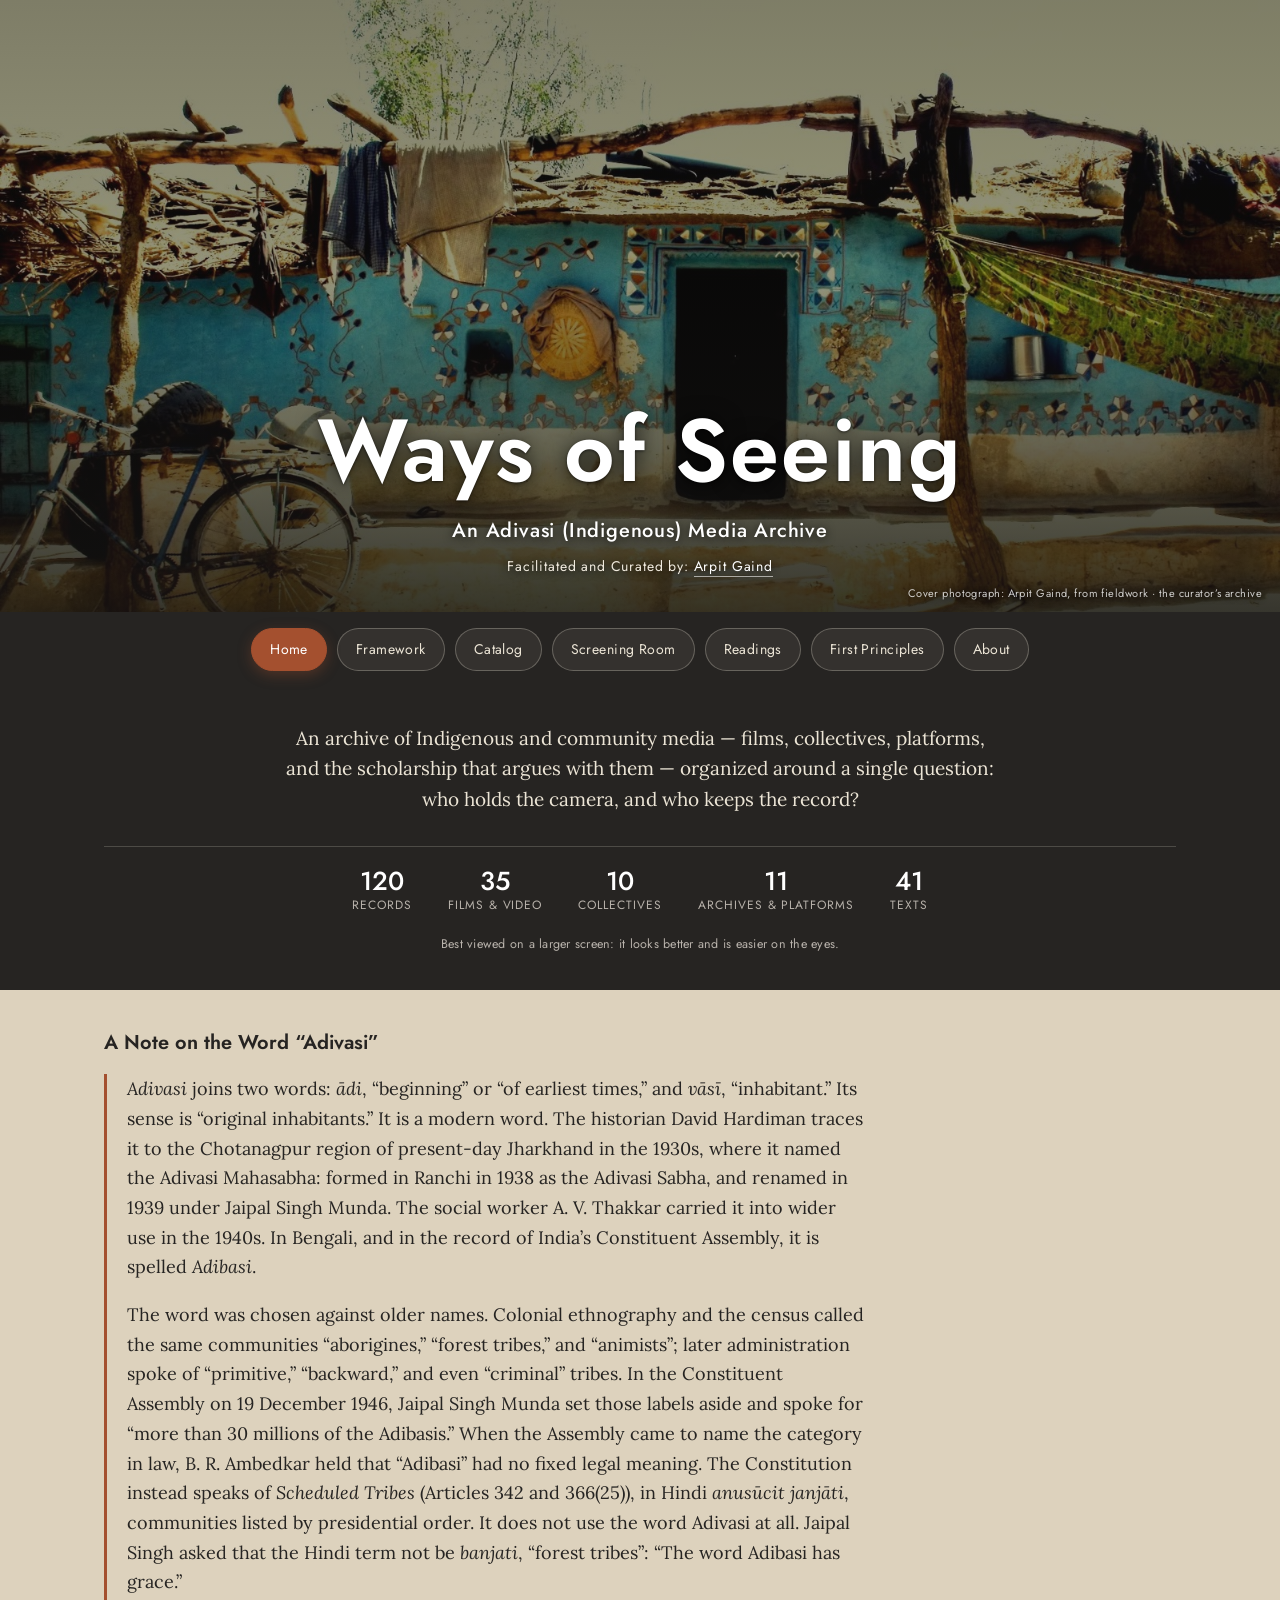
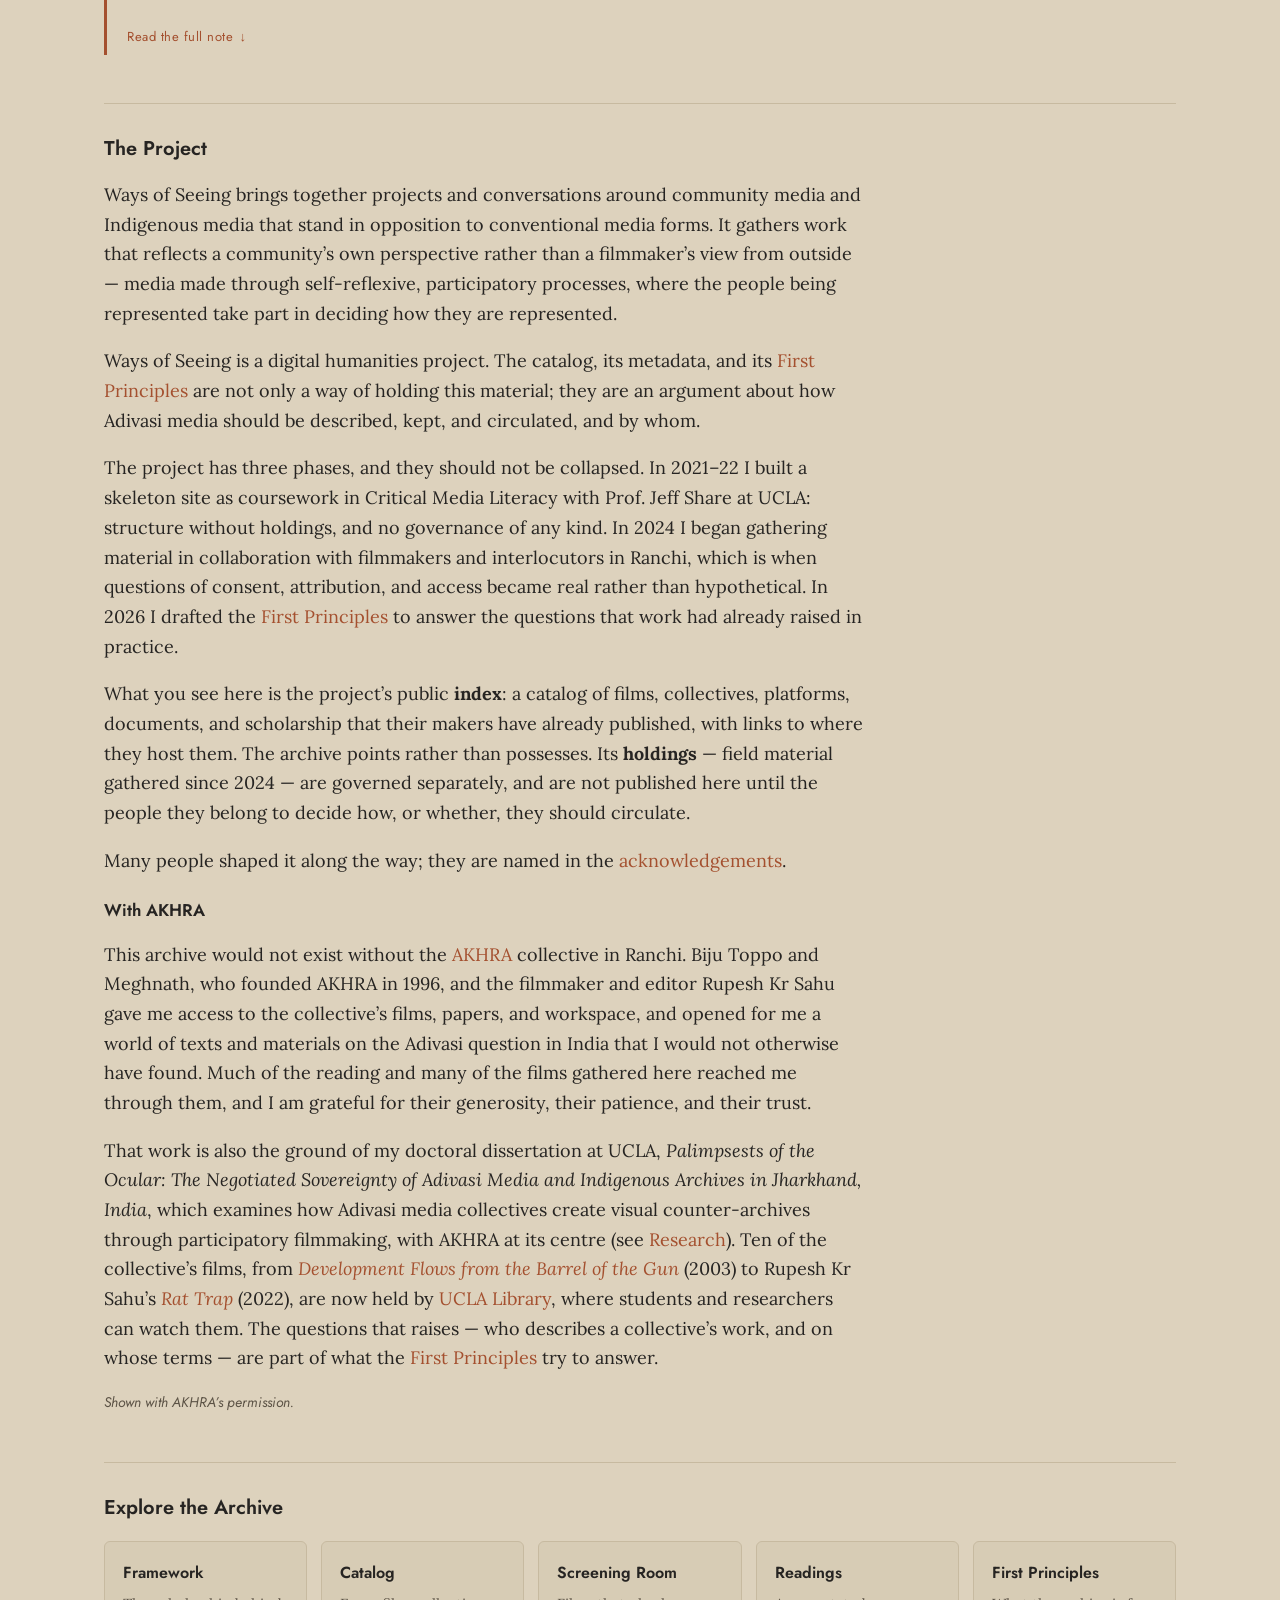
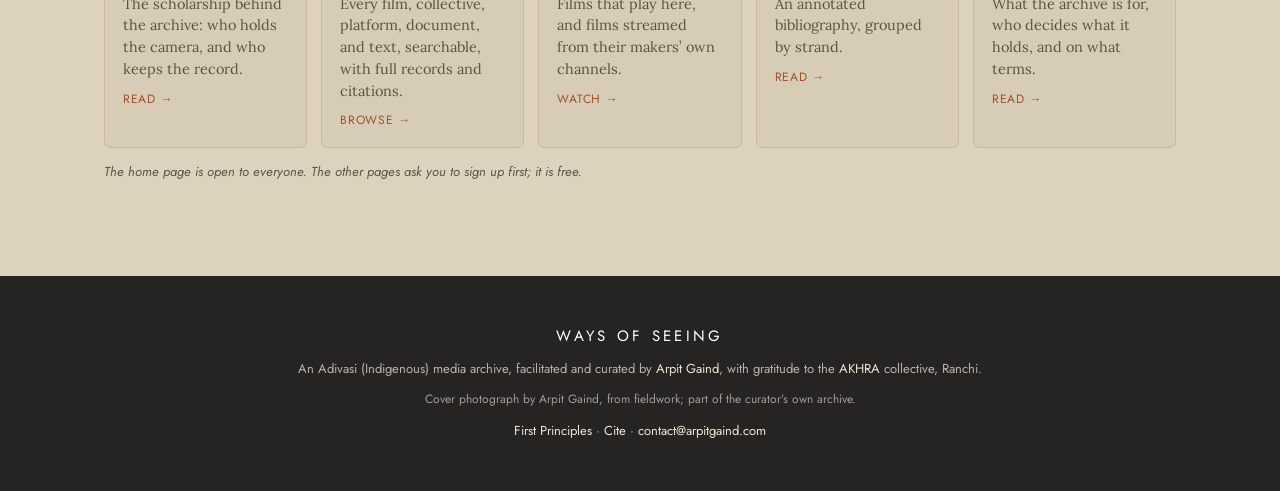
==== index.html @ 8b1efcf4 "Shown with AKHRA's permission; credit the cover photograph Co-Authored-By: Claude Opus 5.5 <noreply@" ====
<!DOCTYPE html>
<html lang="en">
<head>
<meta charset="UTF-8">
<meta name="viewport" content="width=device-width, initial-scale=1.0">
<meta name="color-scheme" content="light only">
<title>Ways of Seeing — An Adivasi (Indigenous) Media Archive</title>
<meta name="description" content="Ways of Seeing: an archive of Indigenous and community media from Jharkhand and beyond, with a searchable catalog, screening room, annotated readings, and First Principles for community control.">
<link rel="canonical" href="https://waysofseeing.in/">
<meta property="og:type" content="website">
<meta property="og:title" content="Ways of Seeing — An Adivasi (Indigenous) Media Archive">
<meta property="og:description" content="Ways of Seeing: an archive of Indigenous and community media from Jharkhand and beyond, with a searchable catalog, screening room, annotated readings, and First Principles for community control.">
<meta property="og:url" content="https://waysofseeing.in/">
<meta property="og:image" content="https://waysofseeing.in/assets/img/waysofseeing-house.jpg">
<meta name="twitter:card" content="summary_large_image">
<link rel="stylesheet" href="assets/css/style.css">
<script>
(function () {
  var h = decodeURIComponent(location.hash.slice(1));
  if (!h) return;
  var pages = { framework: "framework.html", paths: "catalog.html#paths", catalog: "catalog.html",
    screening: "screening.html", readings: "readings.html", method: "principles.html",
    positionality: "about.html#positionality", cite: "about.html#cite" };
  if (/^WOS-\d+$/.test(h)) location.replace("catalog.html#" + h);
  else if (/^(read-WOS-\d+|strand-)/.test(h)) location.replace("readings.html#" + h);
  else if (pages[h]) location.replace(pages[h]);
})();
</script>
</head>
<body class="wos-site">

<div class="wos-brand wos-brand--home">
  <div class="wrap">
    <h1 class="wos-brand-head"><a href="index.html"><span class="wos-brand-title">Ways of Seeing</span></a></h1>
    <p class="wos-brand-sub">An Adivasi (Indigenous) Media Archive</p>
    <p class="wos-brand-credit">Facilitated and Curated by: <a href="https://arpitgaind.com/">Arpit Gaind</a></p>
  </div>
  <p class="wos-cover-credit">Cover photograph: Arpit Gaind, from fieldwork &middot; the curator&rsquo;s archive</p>
</div>
<header class="site-header wos-tabsbar">
  <div class="wrap">
    <nav class="site-nav wos-pills" aria-label="Main">
      <ul>
        <li><a href="index.html" aria-current="page">Home</a></li>
        <li><a href="framework.html">Framework</a></li>
        <li><a href="catalog.html">Catalog</a></li>
        <li><a href="screening.html">Screening Room</a></li>
        <li><a href="readings.html">Readings</a></li>
        <li><a href="principles.html">First Principles</a></li>
        <li><a href="about.html">About</a></li>
      </ul>
    </nav>
  </div>
</header>

<section class="wos-masthead wos-masthead--home">
  <div class="wrap">
    <p class="wos-lede">An archive of Indigenous and community media &mdash; films, collectives, platforms, and the scholarship
    that argues with them &mdash; organized around a single question: who holds the camera, and who keeps the record?</p>
    <ul class="wos-stats">
      <li><strong data-wos-count="all">&ndash;</strong><span>Records</span></li>
      <li><strong data-wos-count="film">&ndash;</strong><span>Films &amp; video</span></li>
      <li><strong data-wos-count="collective">&ndash;</strong><span>Collectives</span></li>
      <li><strong data-wos-count="platform">&ndash;</strong><span>Archives &amp; platforms</span></li>
      <li><strong data-wos-count="text">&ndash;</strong><span>Texts</span></li>
    </ul>
    <p class="wos-device-note">Best viewed on a larger screen: it looks better and is easier on the eyes.</p>
  </div>
</section>


<main class="wide wos">
  <div class="wrap">

    <h2 id="adivasi">A Note on the Word &ldquo;Adivasi&rdquo;</h2>
    <div class="wos-prose wos-term">
      <p>
        <em>Adivasi</em> joins two words: <em>ādi</em>, &ldquo;beginning&rdquo; or &ldquo;of earliest times,&rdquo; and
        <em>vāsī</em>, &ldquo;inhabitant.&rdquo; Its sense is &ldquo;original inhabitants.&rdquo; It is a modern word. The
        historian David Hardiman traces it to the Chotanagpur region of present-day Jharkhand in the 1930s, where it
        named the Adivasi Mahasabha: formed in Ranchi in 1938 as the Adivasi Sabha, and renamed in 1939 under
        Jaipal Singh Munda. The social worker A. V. Thakkar carried it into wider use in the 1940s. In Bengali, and in
        the record of India&rsquo;s Constituent Assembly, it is spelled <em>Adibasi</em>.
      </p>
      <p>
        The word was chosen against older names. Colonial ethnography and the census called the same communities
        &ldquo;aborigines,&rdquo; &ldquo;forest tribes,&rdquo; and &ldquo;animists&rdquo;; later administration spoke of
        &ldquo;primitive,&rdquo; &ldquo;backward,&rdquo; and even &ldquo;criminal&rdquo; tribes. In the Constituent Assembly
        on 19 December 1946, Jaipal Singh Munda set those labels aside and spoke for &ldquo;more than 30 millions of
        the Adibasis.&rdquo; When the Assembly came to name the category in law, B. R. Ambedkar held that
        &ldquo;Adibasi&rdquo; had no fixed legal meaning. The Constitution instead speaks of <em>Scheduled Tribes</em>
        (Articles 342 and 366(25)), in Hindi <em>anusūcit janjāti</em>, communities listed by presidential order. It
        does not use the word Adivasi at all. Jaipal Singh asked that the Hindi term not be <em>banjati</em>,
        &ldquo;forest tribes&rdquo;: &ldquo;The word Adibasi has grace.&rdquo;
      </p>
      <div class="bio-more" id="adivasi-more">
        <p>
          The names still carry politics. Hindu nationalist organizations prefer <em>vanvasi</em>, &ldquo;forest
          dweller,&rdquo; a word that sets aside any claim to prior habitation, and many Adivasi people reject it.
          Earlier coinages by Gandhian social workers, such as <em>girijan</em> (&ldquo;hill people&rdquo;), never took hold
          among the people they described.
        </p>
        <p>
          Adivasi and Indigenous overlap, but they are not the same. Internationally, &ldquo;Indigenous peoples&rdquo; is
          the name under which communities claim rights, as in the UN Declaration on the Rights of Indigenous Peoples
          (2007). India voted for the Declaration, but its government takes the position that all citizens of India are
          indigenous, and it has not ratified ILO Convention 169, though it remains party to the earlier Convention 107.
          Scholars disagree as well. André Béteille argues that the idea travels poorly to India, where it is rarely
          possible to show who settled first; Virginius Xaxa that the claim rests less on literal first residence than
          on the prior claims of dispossessed peoples to land and resources; Sumit Guha that ideas of pristine
          indigenous ethnicity grew out of nineteenth-century colonial anthropology.
        </p>
        <p>
          The word has regional limits too. Many communities in Northeast India call themselves tribal or indigenous and
          associate &ldquo;Adivasi&rdquo; with central India. In Assam, &ldquo;Adivasi&rdquo; names the descendants of Oraon,
          Munda, Kharia, Santal, and other workers brought from central India to the tea gardens in the nineteenth
          century, who are classified there as Other Backward Classes rather than Scheduled Tribes.
        </p>
        <p>
          In this archive I use <em>Adivasi</em>, as many of the people and collectives it gathers do, and
          <em>Indigenous</em> where the conversation is international. <em>Tribe</em> and <em>tribal</em> appear where they
          are the language of the state or of a source; <em>aboriginal</em> only when quoting the colonial record. The
          2011 Census counted 104 million people as Scheduled Tribes, 8.6 per cent of India&rsquo;s population; in
          Jharkhand, 26 per cent.
        </p>
        <details class="wos-term-sources">
          <summary>Sources for this note</summary>
          <ul>
            <li>Hardiman, David. 1987. <em>The Coming of the Devi: Adivasi Assertion in Western India</em>. Delhi: Oxford University Press, 13&ndash;15. <a href="https://warwick.ac.uk/fac/arts/history/people/staff_index/dhardiman/coming_of_the_devi.pdf" target="_blank" rel="noopener">PDF</a></li>
            <li>Tewari, Saagar. 2022. &ldquo;Framing the Fifth Schedule: Tribal Agency and the Making of the Indian Constitution (1937&ndash;1950).&rdquo; <em>Modern Asian Studies</em> 56 (5): 1556&ndash;94. <a href="https://doi.org/10.1017/S0026749X21000779" target="_blank" rel="noopener">DOI</a></li>
            <li>Constituent Assembly Debates, 19 December 1946; 2 December 1948; 5 September 1949. <a href="https://www.constitutionofindia.net/debates/19-dec-1946/" target="_blank" rel="noopener">1946</a> &middot; <a href="https://www.constitutionofindia.net/debates/02-dec-1948/" target="_blank" rel="noopener">1948</a> &middot; <a href="https://www.constitutionofindia.net/debates/05-sep-1949/" target="_blank" rel="noopener">1949</a></li>
            <li>Government of India. <em>The Constitution of India</em>, Articles 342 and 366(25). <a href="https://www.legislative.gov.in/static/uploads/2025/07/88cca69e868e50b217f855be2fb8bdba.pdf" target="_blank" rel="noopener">PDF</a></li>
            <li>Government of India, Ministry of Tribal Affairs. 2014. <em>Report of the High Level Committee on Socio-Economic, Health and Educational Status of Tribal Communities of India</em> (Xaxa Committee). <a href="https://cjp.org.in/wp-content/uploads/2019/10/2014-Xaxa-Tribal-Committee-Report.pdf" target="_blank" rel="noopener">PDF</a></li>
            <li>Baviskar, Amita. 2007. &ldquo;Indian Indigeneities: Adivasi Engagements with Hindu Nationalism in India.&rdquo; In <em>Indigenous Experience Today</em>, edited by Marisol de la Cadena and Orin Starn, 275&ndash;303. Oxford: Berg.</li>
            <li>United Nations. 2007. &ldquo;General Assembly Adopts Declaration on Rights of Indigenous Peoples.&rdquo; Press release GA/10612. <a href="https://press.un.org/en/2007/ga10612.doc.htm" target="_blank" rel="noopener">Link</a></li>
            <li>International Labour Organization. &ldquo;India&rdquo; (country note on indigenous and tribal peoples). <a href="https://www.ilo.org/sites/default/files/wcmsp5/groups/public/@ed_norm/@normes/documents/sitestudiocontentelements/wcms_con_txt_itp_reg_ind_en.pdf" target="_blank" rel="noopener">PDF</a></li>
            <li>B&eacute;teille, Andr&eacute;. 1998. &ldquo;The Idea of Indigenous People.&rdquo; <em>Current Anthropology</em> 39 (2): 187&ndash;92. <a href="https://doi.org/10.1086/204717" target="_blank" rel="noopener">DOI</a></li>
            <li>Xaxa, Virginius. 1999. &ldquo;Tribes as Indigenous People of India.&rdquo; <em>Economic and Political Weekly</em> 34 (51): 3589&ndash;95. <a href="https://www.jstor.org/stable/4408738" target="_blank" rel="noopener">JSTOR</a></li>
            <li>Guha, Sumit. 1999. <em>Environment and Ethnicity in India, 1200&ndash;1991</em>. Cambridge: Cambridge University Press. <a href="https://doi.org/10.1017/CBO9780511523946" target="_blank" rel="noopener">DOI</a></li>
            <li>Chophy, G. Kanato. 2025. &ldquo;Contested Tribes: The Subjectivity of Tribe and State in India.&rdquo; <em>Public Humanities</em> 1: e143. <a href="https://doi.org/10.1017/pub.2025.10059" target="_blank" rel="noopener">DOI</a></li>
            <li>Lakra, Joseph M. 2024. &ldquo;&lsquo;Tea Tribe&rsquo; or &lsquo;Scheduled Tribe&rsquo;? Vexed Adivasi Identity in Assam.&rdquo; <em>Sociological Bulletin</em> 73 (4): 398&ndash;408. <a href="https://doi.org/10.1177/00380229241287342" target="_blank" rel="noopener">DOI</a></li>
            <li>Government of India, Ministry of Tribal Affairs. 2013. <em>Statistical Profile of Scheduled Tribes in India 2013</em>, tables 1.6 and 1.8. <a href="https://tribal.nic.in/downloads/Statistics/StatisticalProfileofSTs2013.pdf" target="_blank" rel="noopener">PDF</a></li>
          </ul>
        </details>
    
      </div>
      <button type="button" class="toggle-btn" data-toggle="#adivasi-more" data-show-text="Read the full note" data-hide-text="Show less"></button>
    </div>

    <h2 id="project">The Project</h2>
    <div class="wos-prose">
      <p>
        Ways of Seeing brings together projects and conversations around community media and Indigenous media that
        stand in opposition to conventional media forms. It gathers work that reflects a community&rsquo;s own
        perspective rather than a filmmaker&rsquo;s view from outside &mdash; media made through self-reflexive,
        participatory processes, where the people being represented take part in deciding how they are represented.
      </p>
      <p>
        Ways of Seeing is a digital humanities project. The catalog, its metadata, and its
        <a href="principles.html">First Principles</a> are not only a way of holding this material; they are an
        argument about how Adivasi media should be described, kept, and circulated, and by whom.
      </p>
      <p>
        The project has three phases, and they should not be collapsed. In 2021&ndash;22 I built a skeleton site as
        coursework in Critical Media Literacy with Prof. Jeff Share at UCLA: structure without holdings, and no
        governance of any kind. In 2024 I began gathering material in collaboration with filmmakers and interlocutors
        in Ranchi, which is when questions of consent, attribution, and access became real rather than hypothetical.
        In 2026 I drafted the <a href="principles.html">First Principles</a> to answer the questions that work had already
        raised in practice.
      </p>
      <p>
        What you see here is the project&rsquo;s public <strong>index</strong>: a catalog of films, collectives,
        platforms, documents, and scholarship that their makers have already published, with links to where they host
        them. The archive points rather than possesses. Its <strong>holdings</strong> &mdash; field material gathered
        since 2024 &mdash; are governed separately, and are not published here until the people they belong to decide
        how, or whether, they should circulate.
      </p>
      <p>
        Many people shaped it along the way; they are named in the
        <a href="about.html#acknowledgements">acknowledgements</a>.
      </p>
    </div>

    <h3 id="with-akhra">With AKHRA</h3>
    <div class="wos-prose">
      <p>
        This archive would not exist without the <a href="catalog.html#WOS-010">AKHRA</a> collective in Ranchi. Biju Toppo and
        Meghnath, who founded AKHRA in 1996, and the filmmaker and editor Rupesh Kr Sahu gave me access to the
        collective&rsquo;s films, papers, and workspace, and opened for me a world of texts and materials on the
        Adivasi question in India that I would not otherwise have found. Much of the reading and many of the films
        gathered here reached me through them, and I am grateful for their generosity, their patience, and their
        trust.
      </p>
      <p>
        That work is also the ground of my doctoral dissertation at UCLA, <em>Palimpsests of the Ocular: The Negotiated Sovereignty of Adivasi Media and Indigenous Archives in Jharkhand, India</em>, which examines how Adivasi
        media collectives create visual counter-archives through participatory filmmaking, with AKHRA at its centre
        (see <a href="https://arpitgaind.com/research.html#dissertation">Research</a>). Ten of the collective&rsquo;s films, from
        <a href="catalog.html#WOS-022"><em>Development Flows from the Barrel of the Gun</em></a> (2003) to Rupesh Kr Sahu&rsquo;s
        <a href="catalog.html#WOS-106"><em>Rat Trap</em></a> (2022), are now held by
        <a href="https://search.library.ucla.edu/discovery/search?query=any,contains,Akhra%20Ranchi&amp;vid=01UCS_LAL:UCLA" target="_blank" rel="noopener">UCLA Library</a>,
        where students and researchers can watch them. The questions that raises &mdash; who describes a
        collective&rsquo;s work, and on whose terms &mdash; are part of what the
        <a href="principles.html">First Principles</a> try to answer.
      </p>
      <p class="wos-permission">Shown with AKHRA&rsquo;s permission.</p>
    </div>

    <h2 id="explore">Explore the Archive</h2>
    <div class="wos-paths">
      <a class="wos-path" href="framework.html">
        <strong>Framework</strong>
        <span>The scholarship behind the archive: who holds the camera, and who keeps the record.</span>
        <em>Read &rarr;</em>
      </a>
      <a class="wos-path" href="catalog.html">
        <strong>Catalog</strong>
        <span>Every film, collective, platform, document, and text, searchable, with full records and citations.</span>
        <em>Browse &rarr;</em>
      </a>
      <a class="wos-path" href="screening.html">
        <strong>Screening Room</strong>
        <span>Films that play here, and films streamed from their makers&rsquo; own channels.</span>
        <em>Watch &rarr;</em>
      </a>
      <a class="wos-path" href="readings.html">
        <strong>Readings</strong>
        <span>An annotated bibliography, grouped by strand.</span>
        <em>Read &rarr;</em>
      </a>
      <a class="wos-path" href="principles.html">
        <strong>First Principles</strong>
        <span>What the archive is for, who decides what it holds, and on what terms.</span>
        <em>Read &rarr;</em>
      </a>
    </div>
    <p class="note">The home page is open to everyone. The other pages ask you to sign up first; it is free.</p>


  </div>
</main>

<footer class="site-footer wos-footer">
  <div class="wrap">
    <p class="wos-footer-title">Ways of Seeing</p>
    <p>An Adivasi (Indigenous) media archive, facilitated and curated by <a href="https://arpitgaind.com/">Arpit Gaind</a>, with gratitude to the
    <a href="catalog.html#WOS-010">AKHRA</a> collective, Ranchi.</p>
    <p class="wos-footer-credit">Cover photograph by Arpit Gaind, from fieldwork; part of the curator&rsquo;s own archive.</p>
    <p><a href="principles.html">First Principles</a> &middot; <a href="about.html#cite">Cite</a> &middot;
    <a href="mailto:contact@arpitgaind.com">contact@arpitgaind.com</a></p>
  </div>
</footer>

<script src="assets/js/main.js" defer></script>
<script src="assets/js/wos-data.js" defer></script>
<script src="assets/js/wos-catalog.js" defer></script>
</body>
</html>
---- assets/css/style.css ----
/* Arpit Gaind — site stylesheet
   Palette: wheat / sea-salt / black / grey — deliberately no true white anywhere.
   Typography: Jost (geometric sans, headings/UI) + Lora (warm serif, body) — free
   equivalents to the paid Futura PT / Calluna pairing this palette was inspired by.
   Accent is a CSS variable — change --accent below to retheme the entire site. */

@import url('https://fonts.googleapis.com/css2?family=Jost:wght@400;500;600&family=Lora:ital,wght@0,400;0,500;1,400&display=swap');

:root {
  --bg: #ddd2bd;         /* wheat/sea-salt base — replaces the old near-white */
  --ink: #262422;        /* warm near-black, matches --dark below */
  --ink-soft: #5c5346;
  --line: #c7baa0;
  --warm-grey: #cfc3ab;
  --dark: #262422;
  --dark-soft: #b8b2ab;
  --off-white: #ece5d6;  /* the lightest tone on the site — used sparingly for text on dark, never as a page bg */
  --accent: #a4502f; /* single accent color — swap this one value to retheme */
  --max-width: 780px;
  --font-body: 'Lora', Georgia, 'Iowan Old Style', serif;
  --font-ui: 'Jost', -apple-system, BlinkMacSystemFont, 'Segoe UI', Helvetica, Arial, sans-serif;
}

* { box-sizing: border-box; }

html { scroll-behavior: smooth; }

body {
  margin: 0;
  background: var(--bg);
  color: var(--ink);
  font-family: var(--font-body);
  font-size: 18px;
  line-height: 1.65;
}

a {
  color: var(--accent);
  text-decoration: none;
  border-bottom: 1px solid transparent;
}
a:hover { border-bottom-color: currentColor; }

.wrap {
  max-width: var(--max-width);
  margin: 0 auto;
  padding: 0 24px;
}

/* Header / nav */
header.site-header {
  background: var(--dark);
  padding: 28px 0 22px;
  position: sticky;
  top: 0;
  z-index: 100;
  transition: padding 0.25s ease, box-shadow 0.25s ease;
}
header.site-header.scrolled {
  padding: 12px 0 10px;
  box-shadow: 0 4px 20px rgba(0, 0, 0, 0.25);
}
header.site-header.scrolled .site-title { font-size: 20px; }
header.site-header.scrolled .site-title .divider { height: 26px; }
header.site-header .wrap {
  display: flex;
  flex-direction: column;
  align-items: center;
  gap: 18px;
  max-width: 1180px;
}
.site-title {
  font-family: var(--font-ui);
  font-weight: 500;
  font-size: 26px;
  line-height: 1;
  letter-spacing: 0.08em;
  color: #fff;
  border-bottom: none;
  display: inline-flex;
  align-items: center;
  transition: font-size 0.25s ease;
}
.site-title .divider {
  display: inline-block;
  align-self: center;
  width: 1px;
  height: 34px;
  background: var(--dark-soft);
  margin: 0 8px;
  transition: height 0.25s ease;
}
.site-title:hover { color: #fff; opacity: 0.85; }

nav.site-nav {
  font-family: var(--font-ui);
  font-size: 13px;
}
nav.site-nav ul {
  list-style: none;
  display: flex;
  justify-content: center;
  gap: 28px;
  margin: 0;
  padding: 0;
  flex-wrap: wrap;
}
/* Keep the full nav on a single row on desktop; wrapping resumes below this. */
@media (min-width: 1024px) {
  nav.site-nav ul { flex-wrap: nowrap; white-space: nowrap; gap: 22px; }
}
@media (min-width: 1024px) and (max-width: 1199px) {
  nav.site-nav ul { gap: 15px; }
  nav.site-nav a { letter-spacing: 0.05em; font-size: 12.5px; }
}
nav.site-nav a {
  color: var(--dark-soft);
  border-bottom: none;
  letter-spacing: 0.08em;
  text-transform: uppercase;
}
nav.site-nav a:hover,
nav.site-nav a[aria-current="page"] {
  color: #fff;
}

nav.site-nav li.has-dropdown {
  position: relative;
  padding-bottom: 10px;
  margin-bottom: -10px;
}
nav.site-nav .dropdown {
  display: none;
  position: absolute;
  top: 100%;
  left: 0;
  list-style: none;
  margin: 0;
  padding: 6px 0;
  min-width: 200px;
  background: var(--dark);
  border: 1px solid #3a3733;
  border-radius: 6px;
  box-shadow: 0 6px 16px rgba(0, 0, 0, 0.25);
  z-index: 20;
}
nav.site-nav li.has-dropdown:hover .dropdown,
nav.site-nav li.has-dropdown:focus-within .dropdown {
  display: block;
}
nav.site-nav .dropdown li { padding: 0; }
nav.site-nav .dropdown a {
  display: block;
  padding: 8px 16px;
  white-space: nowrap;
  font-size: 12px;
  text-transform: none;
  letter-spacing: 0.02em;
}
nav.site-nav .dropdown a:hover {
  background: #322f2b;
}

/* Phones: header menu becomes one swipeable row so the sticky header stays short */
@media (max-width: 760px) {
  header.site-header { padding: 16px 0 10px; }
  header.site-header.scrolled { padding: 8px 0 6px; }
  header.site-header .wrap { gap: 10px; padding-left: 0; padding-right: 0; }
  .site-title { font-size: 22px; }
  .site-title .divider { height: 28px; }
  nav.site-nav { width: 100%; }
  nav.site-nav > ul {
    flex-wrap: nowrap; justify-content: flex-start; gap: 20px;
    overflow-x: auto; white-space: nowrap; padding: 4px 20px 6px;
    scrollbar-width: none; -webkit-overflow-scrolling: touch;
    mask-image: linear-gradient(to right, transparent 0, #000 14px, #000 calc(100% - 14px), transparent 100%);
  }
  nav.site-nav > ul::-webkit-scrollbar { display: none; }
  nav.site-nav .dropdown { display: none !important; }
  nav.site-nav li.has-dropdown { padding-bottom: 0; margin-bottom: 0; }
}

main {
  padding: 56px 0 80px;
}
main.wide { max-width: 920px; margin: 0 auto; }

h1, h2, h3, h4 {
  font-family: var(--font-ui);
  font-weight: 600;
  line-height: 1.3;
}
h1 { font-size: 32px; margin: 0 0 8px; }
h2 { font-size: 20px; margin: 48px 0 16px; border-top: 1px solid var(--line); padding-top: 32px; }
h2:first-of-type { border-top: none; padding-top: 0; margin-top: 0; }
h3 { font-size: 17px; margin: 24px 0 6px; }
h4 { font-size: 15px; margin: 16px 0 4px; }

.tagline {
  font-family: var(--font-ui);
  color: var(--ink-soft);
  font-size: 16px;
  margin: 0 0 32px;
}

.placeholder {
  font-family: var(--font-ui);
  font-size: 13px;
  color: var(--accent);
  background: color-mix(in srgb, var(--accent) 10%, transparent);
  border: 1px dashed color-mix(in srgb, var(--accent) 40%, transparent);
  padding: 10px 14px;
  border-radius: 4px;
  margin: 8px 0 24px;
  display: inline-block;
}

/* Name banner — homepage only, full-width abstract background with name + tagline */
.name-banner {
  position: relative;
  overflow: hidden;
  background: var(--bg);
  padding: 90px 24px;
  text-align: center;
}
.name-banner-art {
  position: absolute;
  inset: 0;
  width: 100%;
  height: 100%;
}
.name-banner-text {
  position: relative;
  z-index: 1;
}
.name-banner-text h1 {
  font-family: var(--font-ui);
  color: var(--ink);
  font-size: 40px;
  letter-spacing: 0.1em;
  text-transform: uppercase;
  font-weight: 500;
  margin: 0 0 12px;
}
.name-banner-text .tagline {
  color: var(--ink-soft);
  font-family: var(--font-ui);
  font-size: 13px;
  letter-spacing: 0.16em;
  text-transform: uppercase;
  margin: 0;
}

/* Cover banner — homepage only, single static field photo */
.cover-banner {
  position: relative;
  min-height: 460px;
  overflow: hidden;
  background: var(--dark);
}
.cover-banner img {
  position: absolute;
  top: 0; left: 0;
  width: 100%;
  height: 100%;
  object-fit: cover;
  object-position: center 40%;
}

/* Photo + intro panel — homepage, below the cover banner */
.split-hero {
  display: grid;
  grid-template-columns: 1fr 1fr;
}
.split-hero-photo {
  background: var(--dark);
  min-height: 420px;
  overflow: hidden;
}
.split-hero-photo img {
  width: 100%;
  height: 100%;
  object-fit: cover;
  object-position: center 30%;
  display: block;
  opacity: 0.95;
}
.split-hero-text {
  background: var(--dark);
  color: var(--dark-soft);
  padding: 56px;
  display: flex;
  flex-direction: column;
  align-items: center;
  justify-content: center;
  text-align: center;
}
.split-hero-text h2 {
  font-family: var(--font-ui);
  color: #fff;
  font-size: 22px;
  letter-spacing: 0.04em;
  font-weight: 500;
  margin: 0 0 18px;
  border-top: none;
  padding-top: 0;
}
.split-hero-text p {
  font-size: 17px;
  line-height: 1.7;
  margin: 0 0 24px;
}
.split-hero-text p strong { color: #fff; font-weight: 500; }

/* Bio box — sets "Hello, I'm Arpit" + the bio paragraph apart as a distinct card */
.bio-box {
  border: 1px solid rgba(255, 255, 255, 0.15);
  background: rgba(255, 255, 255, 0.04);
  border-radius: 10px;
  padding: 32px 36px;
  margin: 0 0 24px;
  max-width: 480px;
}
.bio-box p:last-child { margin-bottom: 0; }
.bio-box a {
  color: var(--dark-soft);
  font-family: var(--font-ui);
  font-size: 13px;
  font-weight: 500;
  letter-spacing: 0.05em;
  text-transform: uppercase;
  background: rgba(255, 255, 255, 0.08);
  border-bottom: 1px solid rgba(255, 255, 255, 0.25);
  padding: 2px 5px;
  border-radius: 3px;
}
.bio-box a:hover { color: #fff; background: rgba(255, 255, 255, 0.16); border-bottom-color: #fff; }
.bio-more { display: none; }
.bio-more.expanded { display: block; }
.hats-grid {
  display: flex;
  justify-content: center;
  margin: 0 0 24px;
}
.hats-grid img {
  width: 100%;
  max-width: 260px;
  height: 220px;
  object-fit: cover;
  border-radius: 8px;
  display: block;
  cursor: zoom-in;
}
.bio-box .toggle-btn { color: var(--dark-soft); }
.bio-box .toggle-btn:hover { color: #fff; }

/* Get in Touch — repeated CTA button, solid fill on every background */
.btn {
  display: inline-block;
  font-family: var(--font-ui);
  font-size: 13px;
  letter-spacing: 0.1em;
  text-transform: uppercase;
  padding: 12px 28px;
  background: var(--dark);
  color: #fff !important;
  border: 1px solid var(--dark);
  border-radius: 2px;
}
.btn:hover { background: var(--accent); border-color: var(--accent); }

/* Awards & Recognitions */
.award-featured {
  border: 1px solid var(--accent);
  background: color-mix(in srgb, var(--accent) 6%, transparent);
  border-radius: 6px;
  padding: 20px 24px;
  margin-bottom: 32px;
}
.award-featured .eyebrow {
  font-family: var(--font-ui);
  font-size: 11px;
  letter-spacing: 0.12em;
  text-transform: uppercase;
  color: var(--accent);
  font-weight: 600;
  margin-bottom: 6px;
}
.award-featured h3 { margin: 0 0 4px; }
ul.awards-list { list-style: none; padding: 0; margin: 0; }
ul.awards-list li {
  display: flex;
  justify-content: space-between;
  gap: 16px;
  padding: 10px 0;
  border-bottom: 1px solid var(--line);
}
ul.awards-list li .award-amount {
  font-family: var(--font-ui);
  font-size: 13px;
  color: var(--ink-soft);
  white-space: nowrap;
}

@media (max-width: 760px) {
  .split-hero { grid-template-columns: 1fr; }
  .split-hero-photo { min-height: 320px; }
  .split-hero-text { padding: 40px 28px; }
}

@media (max-width: 760px) {
  .cover-banner { min-height: 300px; }
  .name-banner { padding: 60px 20px; }
  .name-banner-text h1 { font-size: 28px; }
}

/* Hero photo placeholder on homepage */
.hero-photo {
  width: 220px;
  height: 220px;
  border-radius: 50%;
  background: var(--line);
  display: flex;
  align-items: center;
  justify-content: center;
  font-family: var(--font-ui);
  font-size: 12px;
  color: var(--ink-soft);
  margin-bottom: 28px;
  text-align: center;
  padding: 12px;
  overflow: hidden;
}
.hero-photo img {
  width: 100%;
  height: 100%;
  object-fit: cover;
  display: block;
}

/* Field photography */
.field-photo {
  margin: 0 0 16px;
  border-radius: 6px;
  overflow: hidden;
}
.field-photo img {
  width: 100%;
  display: block;
}
.field-photo figcaption {
  font-family: var(--font-ui);
  font-size: 12px;
  color: var(--ink-soft);
  padding: 8px 2px 0;
}

.header-photo {
  width: 100%;
  max-height: 360px;
  object-fit: cover;
  border-radius: 6px;
  margin-bottom: 28px;
  display: block;
}

/* Contact page — prominent email, supporting text set apart below */
.contact-email {
  font-family: var(--font-ui);
  font-size: clamp(20px, 5.2vw, 30px);
  line-height: 1.45;
  margin: 8px 0 20px;
  overflow-wrap: anywhere;
}
.contact-email a { border-bottom: none; }
.contact-note {
  padding-left: 20px;
  border-left: 2px solid var(--line);
  color: var(--ink-soft);
  margin-bottom: 36px;
}

/* Icon column */
.icon-row {
  display: flex;
  gap: 18px;
  flex-wrap: wrap;
  margin: 20px 0 36px;
  font-family: var(--font-ui);
  font-size: 14px;
}
.icon-row a {
  display: inline-flex;
  align-items: center;
  gap: 6px;
  color: #fff;
  background: var(--dark);
  border: 1px solid var(--dark);
  padding: 7px 14px;
  border-radius: 20px;
}
.icon-row a:hover {
  background: var(--accent);
  border-color: var(--accent);
}
.icon-row .pending {
  opacity: 0.55;
  cursor: default;
}

/* Section link icons on homepage */
.section-grid {
  display: grid;
  grid-template-columns: repeat(auto-fit, minmax(140px, 1fr));
  gap: 16px;
  margin: 32px 0;
}
.section-card {
  border: 1px solid var(--line);
  border-radius: 6px;
  padding: 20px 16px;
  text-align: center;
  font-family: var(--font-ui);
}
.section-card a {
  color: var(--ink);
  font-weight: 600;
  border-bottom: none;
}
.section-card:hover { border-color: var(--accent); }
.section-card:hover a { color: var(--accent); }
.section-card .sub {
  display: block;
  font-size: 12px;
  color: var(--ink-soft);
  margin-top: 4px;
}

ul.plain { padding-left: 20px; }
ul.plain li { margin-bottom: 8px; }

.entry { margin-bottom: 28px; }
.entry .meta {
  font-family: var(--font-ui);
  font-size: 13px;
  color: var(--ink-soft);
  margin-bottom: 4px;
}

.note {
  font-family: var(--font-ui);
  font-size: 13px;
  color: var(--ink-soft);
  font-style: italic;
}

.video-slot {
  border: 1px solid var(--line);
  border-radius: 6px;
  padding: 40px 20px;
  text-align: center;
  font-family: var(--font-ui);
  color: var(--ink-soft);
  margin-bottom: 8px;
  background: var(--warm-grey);
}

.video-embed {
  position: relative;
  width: 100%;
  padding-top: 56.25%; /* 16:9 */
  margin-bottom: 8px;
  border-radius: 6px;
  overflow: hidden;
  background: #111;
}
.video-embed iframe {
  position: absolute;
  top: 0; left: 0;
  width: 100%;
  height: 100%;
  border: 0;
}

/* Ways of Seeing sub-site */
.project-banner {
  font-family: var(--font-ui);
  font-size: 13px;
  color: var(--ink-soft);
  background: var(--warm-grey);
  border: 1px solid var(--line);
  border-radius: 6px;
  padding: 10px 16px;
  margin-bottom: 24px;
}
.project-banner a { font-weight: 600; }

nav.project-nav {
  font-family: var(--font-ui);
  font-size: 14px;
  border-bottom: 1px solid var(--line);
  margin-bottom: 40px;
  padding-bottom: 16px;
}
nav.project-nav ul {
  list-style: none;
  display: flex;
  gap: 20px;
  margin: 0;
  padding: 0;
  flex-wrap: wrap;
}
nav.project-nav a {
  color: var(--ink-soft);
  border-bottom: none;
}
nav.project-nav a:hover,
nav.project-nav a[aria-current="page"] {
  color: var(--accent);
}

.source-credit {
  font-family: var(--font-ui);
  font-size: 12px;
  color: var(--ink-soft);
  font-style: italic;
  margin-top: -8px;
  margin-bottom: 24px;
}

footer.site-footer {
  background: var(--dark);
  padding: 48px 0 40px;
  text-align: center;
}
.footer-logo {
  font-family: var(--font-ui);
  font-weight: 500;
  font-size: 22px;
  letter-spacing: 0.08em;
  color: #fff;
  border-bottom: none;
  display: inline-flex;
  align-items: center;
}
.footer-logo:hover { color: #fff; opacity: 0.85; }
.footer-logo .divider {
  display: inline-block;
  width: 1px;
  height: 26px;
  background: var(--dark-soft);
  margin: 0 8px;
}
.footer-nav {
  margin: 22px 0 0;
  font-family: var(--font-ui);
  font-size: 12px;
}
.footer-nav ul {
  list-style: none;
  display: flex;
  justify-content: center;
  align-items: center;
  gap: 10px;
  flex-wrap: wrap;
  margin: 0;
  padding: 0;
}
.footer-nav a {
  color: var(--dark-soft);
  border-bottom: none;
  letter-spacing: 0.08em;
  text-transform: uppercase;
}
.footer-nav a:hover { color: #fff; }
.footer-nav li[aria-hidden] { color: #4a4642; }
.footer-social {
  display: flex;
  justify-content: center;
  align-items: center;
  gap: 20px;
  margin-top: 26px;
}
.footer-social svg {
  width: 18px;
  height: 18px;
  fill: var(--dark-soft);
  transition: fill 0.2s ease;
}
.footer-social a:hover svg { fill: #fff; }

@media (max-width: 560px) {
  h1 { font-size: 26px; }
  body { font-size: 17px; }
}

/* Scroll-reveal */
.reveal {
  opacity: 0;
  transform: translateY(18px);
  transition: opacity 0.7s ease, transform 0.7s ease;
}
.reveal.in-view { opacity: 1; transform: none; }
@media (prefers-reduced-motion: reduce) {
  .reveal { opacity: 1; transform: none; transition: none; }
}

/* Back to top */
.back-to-top {
  position: fixed;
  right: 24px;
  bottom: 24px;
  width: 44px;
  height: 44px;
  border-radius: 50%;
  background: var(--dark);
  color: var(--off-white);
  border: none;
  font-size: 18px;
  line-height: 1;
  cursor: pointer;
  display: flex;
  align-items: center;
  justify-content: center;
  opacity: 0;
  visibility: hidden;
  transform: translateY(8px);
  transition: opacity 0.25s ease, transform 0.25s ease, visibility 0.25s;
  z-index: 90;
  box-shadow: 0 4px 14px rgba(0, 0, 0, 0.25);
}
.back-to-top.visible { opacity: 1; visibility: visible; transform: none; }
.back-to-top:hover { background: var(--accent); }

/* Hover zoom on photography */
.field-photo, .split-hero-photo, .header-photo-wrap {
  overflow: hidden;
}
.field-photo img, .split-hero-photo img, .header-photo-wrap img {
  transition: transform 0.6s ease;
}
.field-photo:hover img,
.split-hero-photo:hover img,
.header-photo-wrap:hover img {
  transform: scale(1.045);
}
.field-photo img, .header-photo-wrap img { cursor: zoom-in; }

.header-photo-wrap {
  border-radius: 6px;
  margin-bottom: 28px;
}
.header-photo-wrap img {
  width: 100%;
  max-height: 360px;
  object-fit: cover;
  display: block;
}

/* Lightbox */
.lightbox-overlay {
  position: fixed;
  inset: 0;
  background: rgba(20, 18, 16, 0.9);
  display: flex;
  align-items: center;
  justify-content: center;
  z-index: 300;
  cursor: zoom-out;
  animation: lightbox-fade 0.2s ease;
  padding: 40px;
}
@keyframes lightbox-fade { from { opacity: 0; } to { opacity: 1; } }
.lightbox-overlay img {
  max-width: 90vw;
  max-height: 88vh;
  border-radius: 4px;
  box-shadow: 0 20px 60px rgba(0, 0, 0, 0.5);
}
.lightbox-close {
  position: absolute;
  top: 20px;
  right: 28px;
  background: none;
  border: none;
  color: var(--off-white);
  font-size: 32px;
  line-height: 1;
  cursor: pointer;
}

/* Collapsible "show more" lists */
.toggle-btn {
  display: inline-flex;
  align-items: center;
  gap: 6px;
  font-family: var(--font-ui);
  font-size: 13px;
  letter-spacing: 0.04em;
  color: var(--accent);
  background: none;
  border: none;
  cursor: pointer;
  padding: 8px 0;
  border-bottom: 1px solid transparent;
}
.toggle-btn:hover { border-bottom-color: currentColor; }
.toggle-btn .arrow { transition: transform 0.25s ease; display: inline-block; }
.toggle-btn[aria-expanded="true"] .arrow { transform: rotate(180deg); }
.collapsible-item {
  display: none;
}
.collapsible-item.expanded {
  display: list-item;
}

/* In-page section nav (scrollspy) */
nav.page-nav {
  position: sticky;
  top: var(--header-h, 90px);
  font-family: var(--font-ui);
  font-size: 13px;
  border-bottom: 1px solid var(--line);
  margin-bottom: 40px;
  padding-bottom: 16px;
  background: var(--bg);
  z-index: 10;
}
nav.page-nav ul {
  list-style: none;
  display: flex;
  gap: 20px;
  margin: 0;
  padding: 0;
  flex-wrap: wrap;
}
nav.page-nav a {
  color: var(--ink-soft);
  border-bottom: none;
  transition: color 0.2s ease;
}
nav.page-nav a:hover,
nav.page-nav a.active {
  color: var(--accent);
  font-weight: 600;
}


/* Featured project card (Digital Humanities page) */
.dh-feature {
  display: grid; grid-template-columns: 1fr; gap: 20px;
  margin: 8px 0 48px; padding: 20px; border: 1px solid var(--line); border-radius: 8px;
  background: color-mix(in srgb, var(--off-white) 40%, transparent);
}
.dh-feature-img { display: block; border-bottom: none; line-height: 0; }
.dh-feature-img img { width: 100%; aspect-ratio: 16 / 9; object-fit: cover; border-radius: 4px; }
.dh-feature h3 { margin: 6px 0 10px; }
.dh-feature-links { display: flex; flex-wrap: wrap; align-items: center; gap: 8px 16px; font-family: var(--font-ui); font-size: 13px; margin-bottom: 0; }
.dh-feature-cta {
  display: inline-block; background: var(--dark); color: var(--off-white) !important; border-bottom: none;
  padding: 9px 16px; border-radius: 999px; font-size: 13.5px;
}
.dh-feature-cta:hover { background: var(--accent); }
@media (max-width: 760px) { .dh-feature { gap: 14px; padding: 14px; } }

/* Film thumbnail cards (link out to Vimeo / YouTube) */
.film-thumb {
  display: block;
  position: relative;
  width: 100%;
  padding-top: 56.25%; /* 16:9 */
  margin-bottom: 8px;
  border-radius: 6px;
  overflow: hidden;
  background: #111;
  border-bottom: none;
}
.film-thumb img {
  position: absolute;
  top: 0; left: 0;
  width: 100%;
  height: 100%;
  object-fit: cover;
  transition: transform 0.4s ease, filter 0.4s ease;
}
.film-thumb::after {
  content: "";
  position: absolute;
  top: 50%; left: 50%;
  width: 64px; height: 64px;
  margin: -32px 0 0 -32px;
  border-radius: 50%;
  background: rgba(20, 19, 18, 0.55) url("data:image/svg+xml;charset=utf-8,%3Csvg xmlns='http://www.w3.org/2000/svg' viewBox='0 0 24 24' fill='%23fff'%3E%3Cpath d='M8 5v14l11-7z'/%3E%3C/svg%3E") no-repeat center / 26px 26px;
  backdrop-filter: blur(2px);
  transition: background-color 0.3s ease, transform 0.3s ease;
}
.film-thumb:hover img,
.film-thumb:focus-visible img {
  transform: scale(1.03);
  filter: brightness(0.85);
}
.film-thumb:hover::after,
.film-thumb:focus-visible::after {
  background-color: rgba(20, 19, 18, 0.8);
  transform: scale(1.08);
}
.film-thumb:focus-visible {
  outline: 2px solid var(--ink, #262422);
  outline-offset: 3px;
}
.film-access {
  font-family: var(--font-ui);
  font-size: 12.5px;
  color: var(--ink-soft, #6b6459);
  margin-top: -2px;
}
@media (prefers-reduced-motion: reduce) {
  .film-thumb img,
  .film-thumb::after { transition: none; }
  .film-thumb:hover img,
  .film-thumb:focus-visible img { transform: none; }
}

/* ===================================================================
   Ways of Seeing — standalone DH archive (ways-of-seeing/index.html)
   All selectors prefixed .wos- so nothing leaks into the rest of the site.
   =================================================================== */
main.wos { max-width: none; padding-top: 0; }
main.wos .wrap { max-width: 1120px; }
main.wos .wos-prose { max-width: 760px; }

/* Masthead */
.wos-masthead {
  background: var(--dark);
  color: var(--dark-soft);
  position: relative;
  overflow: hidden;
}
.wos-cover {
  margin: 0;
  background: var(--dark);
  padding: 0 24px 40px;
  line-height: 0;
}
.wos-cover img {
  display: block;
  width: auto;
  height: auto;
  max-width: min(100%, 1120px);
  max-height: 70vh;
  margin: 0 auto;
  border-radius: 4px;
}
.wos-masthead .wrap {
  position: relative;
  max-width: 1120px;
  padding-top: 56px;
  padding-bottom: 36px;
}
.wos-eyebrow {
  font-family: var(--font-ui);
  font-size: 12px;
  letter-spacing: 0.18em;
  text-transform: uppercase;
  color: var(--off-white);
  opacity: 0.8;
  margin: 0 0 12px;
}
.wos-masthead h1 {
  color: #fff;
  font-size: clamp(34px, 5vw, 56px);
  letter-spacing: 0.04em;
  font-weight: 500;
  margin: 0 0 12px;
}
.wos-masthead .wos-lede {
  font-size: 19px;
  line-height: 1.6;
  color: var(--off-white);
  max-width: 720px;
  margin: 0 0 32px;
}
.wos-stats {
  display: flex;
  flex-wrap: wrap;
  gap: 8px 36px;
  margin: 0;
  padding: 20px 0 0;
  border-top: 1px solid rgba(236, 229, 214, 0.2);
  font-family: var(--font-ui);
  list-style: none;
}
.wos-stats li { display: flex; flex-direction: column; }
.wos-stats strong { color: #fff; font-size: 26px; font-weight: 500; line-height: 1.1; }
.wos-stats span { font-size: 12px; letter-spacing: 0.08em; text-transform: uppercase; }

main.wos nav.page-nav {
  margin-top: 0;
  padding: 14px 0;
}
main.wos nav.page-nav ul {
  justify-content: center;
  gap: 8px 10px;
}
main.wos nav.page-nav a {
  display: inline-block;
  padding: 7px 14px;
  border: 1px solid var(--line);
  border-radius: 999px;
  font-size: 13.5px;
  letter-spacing: 0.02em;
  white-space: nowrap;
}
main.wos nav.page-nav a:hover,
main.wos nav.page-nav a.active {
  background: var(--dark);
  border-color: var(--dark);
  color: var(--off-white);
  font-weight: 500;
}
/* Masthead: centred title block */
.wos-masthead .wrap { text-align: center; }
.wos-masthead .wos-lede { margin-left: auto; margin-right: auto; }
.wos-stats { justify-content: center; }
.wos-stats li { align-items: center; }
@media (max-width: 760px) {
  .wos-masthead .wrap { padding-top: 36px; padding-bottom: 24px; }
  .wos-masthead .wos-lede { font-size: 16.5px; }
  .wos-stats { gap: 14px 22px; }
  .wos-stats strong { font-size: 22px; }
  .wos-cover { padding: 0 0 24px; }
  .wos-cover img { border-radius: 0; max-height: none; width: 100%; }
  /* Tabs become one swipeable row so the sticky bar stays short */
  main.wos nav.page-nav { margin-left: -24px; margin-right: -24px; padding: 10px 0; }
  main.wos nav.page-nav ul {
    flex-wrap: nowrap; justify-content: flex-start; overflow-x: auto;
    padding: 0 24px; scrollbar-width: none; -webkit-overflow-scrolling: touch;
  }
  main.wos nav.page-nav ul::-webkit-scrollbar { display: none; }
  main.wos nav.page-nav a { padding: 6px 12px; font-size: 13px; }
}

/* Section headings inside the archive get a numbered, catalog-like feel */
.wos-section-kicker {
  font-family: var(--font-ui);
  font-size: 12px;
  letter-spacing: 0.16em;
  text-transform: uppercase;
  color: var(--accent);
  margin: 0 0 4px;
}

/* Two-column prose + aside layout for the framework essay */
.wos-split {
  display: grid;
  grid-template-columns: minmax(0, 1fr) 280px;
  gap: 48px;
  align-items: start;
}
.wos-aside {
  position: sticky;
  top: calc(var(--header-h, 80px) + 84px);
  font-family: var(--font-ui);
  font-size: 13px;
  border-left: 2px solid var(--accent);
  padding-left: 18px;
}
.wos-aside h4 { font-size: 12px; letter-spacing: 0.12em; text-transform: uppercase; margin: 0 0 10px; }
.wos-aside ol { margin: 0; padding-left: 18px; }
.wos-aside li { margin-bottom: 6px; }
.wos-cite-ref { font-family: var(--font-ui); font-size: 0.8em; vertical-align: super; }

/* Paths */
.wos-paths {
  display: grid;
  grid-template-columns: repeat(auto-fit, minmax(200px, 1fr));
  gap: 14px;
  margin: 20px 0 8px;
}
.wos-path {
  display: block;
  border: 1px solid var(--line);
  border-radius: 6px;
  padding: 18px 18px 16px;
  color: var(--ink);
  background: color-mix(in srgb, var(--warm-grey) 45%, transparent);
  transition: border-color 0.2s ease, transform 0.2s ease, background-color 0.2s ease;
}
.wos-path:hover, .wos-path:focus-visible {
  border-color: var(--accent);
  transform: translateY(-2px);
  background: color-mix(in srgb, var(--warm-grey) 80%, transparent);
  border-bottom-color: var(--accent);
}
.wos-path strong { display: block; font-family: var(--font-ui); font-size: 16px; font-weight: 600; margin-bottom: 6px; }
.wos-path span { display: block; font-size: 14.5px; line-height: 1.5; color: var(--ink-soft); }
.wos-path em { display: block; margin-top: 10px; font-family: var(--font-ui); font-style: normal; font-size: 12px; letter-spacing: 0.06em; text-transform: uppercase; color: var(--accent); }

/* Catalog controls */
.wos-controls {
  position: static;
  top: calc(var(--header-h, 80px) + 64px);
  z-index: 20;
  background: var(--bg);
  padding: 16px 0 12px;
  border-bottom: 1px solid var(--line);
  margin-bottom: 20px;
}
.wos-search {
  width: 100%;
  font-family: var(--font-ui);
  font-size: 15px;
  padding: 11px 14px;
  border: 1px solid var(--line);
  border-radius: 4px;
  background: var(--off-white);
  color: var(--ink);
  margin-bottom: 12px;
}
.wos-search:focus { outline: 2px solid var(--accent); outline-offset: 1px; }
.wos-facet { display: flex; flex-wrap: wrap; align-items: center; gap: 6px; margin-bottom: 8px; }
.wos-facet-label {
  font-family: var(--font-ui);
  font-size: 11px;
  letter-spacing: 0.12em;
  text-transform: uppercase;
  color: var(--ink-soft);
  width: 96px;
  flex-shrink: 0;
}
.wos-chip {
  font-family: var(--font-ui);
  font-size: 12.5px;
  padding: 5px 11px;
  border: 1px solid var(--line);
  border-radius: 20px;
  background: transparent;
  color: var(--ink);
  cursor: pointer;
  transition: background-color 0.15s ease, border-color 0.15s ease, color 0.15s ease;
}
.wos-chip:hover { border-color: var(--ink-soft); }
.wos-chip[aria-pressed="true"] { background: var(--dark); border-color: var(--dark); color: var(--off-white); }
.wos-chip-count { opacity: 0.6; font-size: 11px; margin-left: 2px; }
@media (min-height: 860px) and (min-width: 861px) {
  .wos-controls { position: sticky; }
}
.wos-record, .wos-biblio li, .wos-biblio-group, main.wos [id] { scroll-margin-top: calc(var(--header-h, 80px) + 76px); }
@media (min-height: 860px) and (min-width: 861px) {
  .wos-record { scroll-margin-top: calc(var(--header-h, 80px) + 300px); }
}
.wos-controls-foot { display: flex; flex-wrap: wrap; align-items: center; gap: 14px; margin-top: 4px; }
.wos-clear {
  font-family: var(--font-ui); font-size: 12.5px; background: none; border: none;
  color: var(--accent); cursor: pointer; padding: 0;
}
.wos-clear:hover { text-decoration: underline; }
.wos-status { font-family: var(--font-ui); font-size: 12.5px; color: var(--ink-soft); margin: 0 0 0 auto; }

.wos-photos { display: grid; grid-template-columns: repeat(auto-fit, minmax(220px, 1fr)); gap: 16px; margin: 8px 0 12px; }
.wos-photos .field-photo { margin: 0; }
.wos-photos .field-photo img { aspect-ratio: 4 / 3; object-fit: cover; width: 100%; }

ol.wos-fp { list-style: none; counter-reset: fp; margin: 8px 0 28px; padding: 0; display: grid; gap: 14px; }
ol.wos-fp > li {
  counter-increment: fp; position: relative; border: 1px solid var(--line); border-radius: 6px;
  padding: 18px 20px 14px 64px; background: color-mix(in srgb, var(--off-white) 35%, transparent);
}
ol.wos-fp > li::before {
  content: counter(fp, upper-roman); position: absolute; left: 20px; top: 16px;
  font-family: var(--font-ui); font-size: 20px; color: var(--accent);
}
ol.wos-fp h4 { margin: 0 0 8px; font-size: 17px; }
ol.wos-fp p { margin: 0 0 10px; max-width: 760px; }
.wos-fp-test, .wos-fp-limit, .wos-fp-source { font-size: 0.93em; }
.wos-fp-test span, .wos-fp-limit span, .wos-fp-source span {
  display: inline-block; min-width: 9.5em; font-family: var(--font-ui); font-size: 11px; letter-spacing: 0.1em;
  text-transform: uppercase; color: var(--ink-soft);
}
.wos-fp-test { border-left: 3px solid var(--accent); padding-left: 10px; }
.wos-fp-source { color: var(--ink-soft); }
@media (max-width: 600px) { ol.wos-fp > li { padding-left: 20px; padding-top: 44px; } }

/* Records */
.wos-records {
  display: grid;
  grid-template-columns: repeat(auto-fill, minmax(320px, 1fr));
  gap: 16px;
}
.wos-record {
  border: 1px solid var(--line);
  border-radius: 6px;
  padding: 16px 18px 14px;
  background: color-mix(in srgb, var(--off-white) 35%, transparent);
  display: flex;
  flex-direction: column;
  transition: border-color 0.2s ease, box-shadow 0.2s ease;
}
.wos-record:hover { border-color: var(--ink-soft); }
.wos-record.is-curator { border-left: 3px solid var(--accent); }
.wos-record.is-highlight { box-shadow: 0 0 0 2px var(--accent); }
.wos-record-head { display: flex; flex-wrap: wrap; align-items: center; gap: 6px; margin-bottom: 10px; }
.wos-badge {
  font-family: var(--font-ui);
  font-size: 10.5px;
  letter-spacing: 0.08em;
  text-transform: uppercase;
  padding: 3px 8px;
  border-radius: 3px;
  background: var(--warm-grey);
  color: var(--ink);
}
.wos-badge-film { background: var(--dark); color: var(--off-white); }
.wos-badge-text { background: color-mix(in srgb, var(--accent) 18%, var(--warm-grey)); }
.wos-badge-curator { background: var(--accent); color: #fff; }
.wos-record-id { margin-left: auto; font-family: var(--font-ui); font-size: 11px; color: var(--ink-soft); letter-spacing: 0.05em; }
.wos-thumb { display: block; margin: 0 -18px 12px; border-bottom: none; overflow: hidden; }
.wos-thumb img { width: 100%; aspect-ratio: 16 / 9; object-fit: cover; display: block; transition: transform 0.4s ease; }
.wos-thumb:hover img { transform: scale(1.03); }
.wos-record-title { font-size: 17px; margin: 0 0 4px; line-height: 1.35; }
.wos-record-byline { font-family: var(--font-ui); font-size: 12.5px; color: var(--ink-soft); margin: 0 0 8px; }
.wos-record-desc { font-size: 15px; line-height: 1.55; margin: 0 0 12px; }
.wos-record-actions { display: flex; flex-wrap: wrap; gap: 14px; align-items: center; margin-top: auto; }
.wos-link { font-family: var(--font-ui); font-size: 13px; font-weight: 500; }
.wos-more {
  font-family: var(--font-ui); font-size: 13px; background: none; border: none; padding: 0;
  color: var(--ink-soft); cursor: pointer;
}
.wos-more:hover { color: var(--ink); text-decoration: underline; }
.wos-meta { margin-top: 14px; padding-top: 12px; border-top: 1px dashed var(--line); }
.wos-note { font-style: italic; font-size: 14.5px; line-height: 1.55; margin: 0 0 12px; }
.wos-meta dl {
  display: grid;
  grid-template-columns: 96px minmax(0, 1fr);
  gap: 4px 12px;
  margin: 0 0 12px;
  font-size: 13.5px;
}
.wos-meta dt { font-family: var(--font-ui); font-size: 11px; letter-spacing: 0.08em; text-transform: uppercase; color: var(--ink-soft); padding-top: 3px; }
.wos-meta dd { margin: 0; overflow-wrap: anywhere; }
.wos-cite { background: color-mix(in srgb, var(--warm-grey) 60%, transparent); border-radius: 4px; padding: 10px 12px; }
.wos-cite-label { font-family: var(--font-ui); font-size: 11px; letter-spacing: 0.12em; text-transform: uppercase; color: var(--ink-soft); }
.wos-cite-text { font-size: 13.5px; line-height: 1.5; margin: 4px 0 8px; }
.wos-copy {
  font-family: var(--font-ui); font-size: 12px; padding: 4px 10px; border: 1px solid var(--ink-soft);
  border-radius: 3px; background: none; color: var(--ink); cursor: pointer;
}
.wos-copy:hover { background: var(--dark); color: var(--off-white); border-color: var(--dark); }
.wos-empty { font-style: italic; color: var(--ink-soft); }

/* Screening room */
.wos-screening {
  display: grid;
  grid-template-columns: repeat(auto-fill, minmax(240px, 1fr));
  gap: 18px;
  margin-top: 16px;
}
.wos-screening .film-thumb { margin-bottom: 8px; }
.wos-screening h3 { font-size: 16px; margin: 0 0 2px; }
.wos-screening p { font-size: 14px; line-height: 1.5; margin: 0; }
.wos-screening .meta { font-family: var(--font-ui); font-size: 12px; color: var(--ink-soft); margin-bottom: 4px; }

/* Annotated bibliography */
.wos-biblio-group { margin-bottom: 28px; }
.wos-biblio-group h3 { font-size: 15px; letter-spacing: 0.04em; text-transform: uppercase; color: var(--ink-soft); margin: 24px 0 10px; }
ol.wos-biblio { list-style: none; margin: 0; padding: 0; }
ol.wos-biblio li {
  padding: 12px 0 12px 22px;
  border-bottom: 1px solid var(--line);
  text-indent: -22px;
}
ol.wos-biblio li:target { background: color-mix(in srgb, var(--accent) 10%, transparent); }
.wos-biblio .wos-annotation { display: block; text-indent: 0; font-size: 14.5px; line-height: 1.55; color: var(--ink-soft); margin-top: 6px; }

/* Method table */
.wos-table-wrap { overflow-x: auto; }
table.wos-table { width: 100%; border-collapse: collapse; font-size: 14px; margin: 12px 0 20px; }
table.wos-table th, table.wos-table td { text-align: left; padding: 8px 10px; border-bottom: 1px solid var(--line); vertical-align: top; }
table.wos-table th { font-family: var(--font-ui); font-size: 11px; letter-spacing: 0.1em; text-transform: uppercase; color: var(--ink-soft); font-weight: 500; }
table.wos-table code { font-size: 12.5px; background: var(--warm-grey); padding: 1px 5px; border-radius: 3px; }

.wos-principles { display: grid; grid-template-columns: repeat(auto-fit, minmax(220px, 1fr)); gap: 12px; margin: 14px 0; }
.wos-principles div { border-top: 3px solid var(--dark); padding-top: 10px; }
.wos-principles strong { font-family: var(--font-ui); font-size: 14px; display: block; margin-bottom: 4px; }
.wos-principles p { font-size: 14.5px; line-height: 1.5; margin: 0; }

.wos-callout {
  background: var(--dark);
  color: var(--off-white);
  border-radius: 6px;
  padding: 22px 26px;
  margin: 24px 0;
}
.wos-callout h3 { color: #fff; margin-top: 0; }
.wos-callout a { color: #f0b89d; }

@media (max-width: 860px) {
  .wos-split { grid-template-columns: 1fr; }
  .wos-aside { position: static; }
  .wos-controls { position: static; }
  .wos-facet-label { width: 100%; }
}

/* Phones: each catalog filter group is one swipeable row */
@media (max-width: 760px) {
  .wos-facet {
    flex-wrap: nowrap; overflow-x: auto; margin-left: -24px; margin-right: -24px; padding: 2px 24px;
    scrollbar-width: none; -webkit-overflow-scrolling: touch;
  }
  .wos-facet::-webkit-scrollbar { display: none; }
  .wos-facet-label { width: auto; flex-shrink: 0; margin-right: 4px; }
  .wos-chip { flex-shrink: 0; white-space: nowrap; }
  .wos-records { grid-template-columns: 1fr; }
  .wos-screening { grid-template-columns: 1fr; }
  table.wos-table th, table.wos-table td { padding: 8px 6px; font-size: 13px; }
  table.wos-table code { font-size: 11.5px; word-break: break-all; }
}

/* ---------- Standalone Ways of Seeing site ---------- */
.wos-site header.site-header .wrap { gap: 6px; }
.wos-wordmark { font-size: 22px; letter-spacing: 0.22em; text-transform: uppercase; }
header.site-header.scrolled .wos-wordmark { font-size: 17px; }
.wos-byline { margin: 0; font-family: var(--font-ui); font-size: 12px; letter-spacing: 0.08em; color: var(--dark-soft); }
.wos-byline a { color: var(--off-white); border-bottom: 1px solid rgba(236, 229, 214, 0.35); }
header.site-header.scrolled .wos-byline { display: none; }
.wos-footer p { color: var(--dark-soft); font-family: var(--font-ui); font-size: 13px; margin: 0 0 10px; }
.wos-footer a { color: var(--off-white); }
.wos-footer-title { color: #fff !important; font-size: 15px !important; letter-spacing: 0.22em; text-transform: uppercase; }
@media (max-width: 760px) { .wos-wordmark { font-size: 18px; } .wos-byline { font-size: 11px; } }

/* ---------- In-page film player ---------- */
.film-embed { position: relative; width: 100%; aspect-ratio: 16 / 9; background: #000; border-radius: 4px; overflow: hidden; }
.film-embed iframe { position: absolute; inset: 0; width: 100%; height: 100%; border: 0; }

/* ---------- Sign-in gate ---------- */
html.wos-gated { overflow: hidden; }
html.wos-gated body > *:not(.wos-gate) { filter: blur(7px); pointer-events: none; user-select: none; }
.wos-gate {
  position: fixed; inset: 0; z-index: 1000; display: grid; place-items: center; padding: 20px;
  background: rgba(38, 36, 34, 0.72); overflow-y: auto;
}
.wos-gate-card {
  width: 100%; max-width: 460px; background: var(--bg); color: var(--ink); border-radius: 10px;
  padding: 28px 26px 22px; box-shadow: 0 20px 60px rgba(0, 0, 0, 0.35);
}
.wos-gate-card .wos-eyebrow { color: var(--accent); opacity: 1; margin-bottom: 6px; }
.wos-gate-card h2 { margin: 0 0 10px; font-size: 26px; border: 0; padding: 0; }
.wos-gate-card p { margin: 0 0 14px; font-size: 15.5px; line-height: 1.55; }
.wos-gate-card label { display: block; font-family: var(--font-ui); font-size: 12px; letter-spacing: 0.08em; text-transform: uppercase; color: var(--ink-soft); margin: 12px 0 5px; }
.wos-gate-card input[type="text"], .wos-gate-card input[type="email"], .wos-gate-card select, .wos-gate-card textarea {
  width: 100%; box-sizing: border-box; font: inherit; font-size: 16px; padding: 10px 12px;
  border: 1px solid var(--line); border-radius: 6px; background: var(--off-white); color: var(--ink);
}
.wos-gate-card textarea { resize: vertical; }
.wos-gate-card input:disabled { opacity: 0.5; }
.wos-gate-card .wos-gate-check { margin-top: 8px; }
.wos-gate-card label span[id] { text-transform: none; letter-spacing: 0; }
.wos-gate-card #wos-gate-heard-other { margin-top: 8px; }
.wos-gate { align-items: start; }
.wos-gate-card { margin: auto; }
.wos-gate-check { display: flex !important; gap: 8px; align-items: flex-start; text-transform: none !important; letter-spacing: 0 !important; font-size: 13.5px !important; color: var(--ink) !important; }
.wos-gate-check input { margin-top: 3px; }
.wos-gate-card button[type="submit"] {
  width: 100%; margin-top: 18px; font-family: var(--font-ui); font-size: 15px; padding: 12px 16px;
  border: 0; border-radius: 999px; background: var(--dark); color: var(--off-white); cursor: pointer;
}
.wos-gate-card button[type="submit"]:hover { background: var(--accent); }
.wos-gate-note { font-family: var(--font-ui); font-size: 12px !important; color: var(--ink-soft); margin: 12px 0 0 !important; }
.wos-gate-error { color: var(--accent); font-family: var(--font-ui); font-size: 13px !important; margin: 8px 0 0 !important; }

/* ---------- Multi-page site: top menu, page heads, offsets ---------- */
.wos-site header.site-header .wrap { gap: 14px; }
.wos-pagehead .wrap { padding-top: 40px; padding-bottom: 34px; }
.wos-pagehead h1 { font-size: clamp(28px, 4vw, 42px); margin-bottom: 8px; }
.wos-masthead.wos-pagehead .wos-lede { font-size: 17px; margin-bottom: 0; }
.wos-site main.wos { padding-top: 40px; }
.wos-site main.wos h2 { margin-top: 48px; }
.wos-site main.wos .wrap > h2:first-child { margin-top: 0; }
.wos-site .wos-record, .wos-site .wos-biblio li, .wos-site .wos-biblio-group, .wos-site main.wos [id] {
  scroll-margin-top: calc(var(--header-h, 80px) + 18px);
}
.wos-site .wos-controls { top: var(--header-h, 80px); }
.wos-site .wos-aside { top: calc(var(--header-h, 80px) + 24px); }
ol.wos-biblio li.is-target { background: color-mix(in srgb, var(--accent) 10%, transparent); }
@media (min-height: 860px) and (min-width: 861px) {
  .wos-site .wos-record { scroll-margin-top: calc(var(--header-h, 80px) + 250px); }
}
@media (max-width: 760px) {
  .wos-pagehead .wrap { padding-top: 26px; padding-bottom: 22px; }
  .wos-masthead.wos-pagehead .wos-lede { font-size: 15.5px; }
}

.wos-subtitle {
  font-family: var(--font-ui); font-size: clamp(15px, 2vw, 19px); letter-spacing: 0.06em;
  color: var(--off-white); margin: -2px 0 18px;
}

/* ---------- Note on the word Adivasi ---------- */
.wos-term { border-left: 3px solid var(--accent); padding-left: 20px; }
.wos-term-sources { margin-top: 14px; font-family: var(--font-ui); font-size: 13px; }
.wos-term-sources summary { cursor: pointer; color: var(--accent); }
.wos-term-sources ul { margin: 10px 0 0; padding-left: 18px; line-height: 1.5; }
.wos-term-sources li { margin-bottom: 6px; }
@media (max-width: 760px) { .wos-term { padding-left: 14px; } }

.wos-device-note {
  font-family: var(--font-ui); font-size: 12.5px; letter-spacing: 0.02em; color: var(--dark-soft);
  margin: 18px auto 0; max-width: 560px;
}

/* ---------- One title block: brand, subtitle, and bubble tabs ---------- */
.wos-brand { background: var(--dark); text-align: center; padding: 34px 0 6px; }
.wos-brand--home { padding-top: 64px; }
.wos-brand-head { margin: 0; font-weight: normal; }
.wos-brand-head a { border-bottom: none; display: inline-block; }
.wos-brand-title {
  display: block; font-family: var(--font-ui); font-weight: 600; color: #fff;
  font-size: clamp(28px, 3.6vw, 40px); letter-spacing: 0.03em; line-height: 1.1;
}
.wos-brand--home .wos-brand-title { font-size: clamp(42px, 6.4vw, 76px); }
.wos-brand-tag {
  display: block; margin-top: 8px; font-family: var(--font-ui); font-size: 12px;
  letter-spacing: 0.24em; text-transform: uppercase; color: var(--dark-soft);
}
.wos-brand--home .wos-brand-tag { font-size: 13.5px; margin-top: 12px; }
.wos-brand-sub {
  margin: 12px auto 0; font-family: var(--font-ui); font-size: 15px; letter-spacing: 0.04em; color: var(--off-white);
}
.wos-brand--home .wos-brand-sub { font-size: clamp(16px, 1.8vw, 20px); margin-top: 18px; }

header.site-header.wos-tabsbar, header.site-header.wos-tabsbar.scrolled { padding: 16px 0 18px; }
header.site-header.wos-tabsbar.scrolled { padding: 10px 0; }
.wos-pills > ul { justify-content: center; gap: 10px !important; flex-wrap: wrap; }
nav.site-nav.wos-pills a {
  display: inline-block; padding: 9px 18px; border-radius: 999px;
  font-size: 14px; letter-spacing: 0.03em; text-transform: none;
  color: var(--off-white); background: rgba(236, 229, 214, 0.07);
  border: 1px solid rgba(236, 229, 214, 0.28);
  transition: background 0.2s ease, color 0.2s ease, border-color 0.2s ease, transform 0.2s ease;
}
nav.site-nav.wos-pills a:hover { background: var(--off-white); color: var(--dark); border-color: var(--off-white); transform: translateY(-1px); }
nav.site-nav.wos-pills a[aria-current="page"] {
  background: var(--accent); border-color: var(--accent); color: #fff;
  box-shadow: 0 4px 14px rgba(164, 80, 47, 0.35);
}
.wos-masthead--home .wrap { padding-top: 28px; }
@media (min-width: 1024px) { .wos-pills > ul { flex-wrap: nowrap; } }
@media (max-width: 760px) {
  .wos-brand { padding-top: 22px; }
  .wos-brand--home { padding-top: 36px; }
  .wos-brand-sub { font-size: 13.5px; padding: 0 16px; }
  .wos-pills > ul { justify-content: flex-start; gap: 8px !important; }
  nav.site-nav.wos-pills a { padding: 7px 14px; font-size: 13px; }
  header.site-header.wos-tabsbar { padding: 12px 0; }
}
header.site-header.wos-tabsbar { border: 0; box-shadow: none; }
header.site-header.wos-tabsbar.scrolled { box-shadow: 0 6px 18px rgba(0, 0, 0, 0.3); }
.wos-masthead--home { border-top: 0; }

/* Header title: no tag line; larger and clearer */
.wos-brand-title { font-size: clamp(34px, 4.6vw, 52px); font-weight: 600; letter-spacing: 0.02em; }
.wos-brand--home .wos-brand-title { font-size: clamp(50px, 7.4vw, 88px); }
.wos-brand-sub { margin-top: 10px; }
.wos-brand--home .wos-brand-sub { margin-top: 14px; }

.wos-brand-credit { margin: 6px auto 0; font-family: var(--font-ui); font-size: 13px; letter-spacing: 0.06em; color: var(--dark-soft); }
.wos-brand-credit a { color: var(--off-white); border-bottom: 1px solid rgba(236, 229, 214, 0.35); }
.wos-brand-credit a:hover { border-bottom-color: var(--off-white); }
.wos-brand--home .wos-brand-credit { font-size: 14px; margin-top: 8px; }

/* The palette is designed as one scheme; ask browsers not to auto-darken it */
:root { color-scheme: light only; }
.wos-brand-credit { color: #e2dbcd; }
.wos-brand-credit a { color: #fff; }

/* Abstract iris / aperture behind the title block */
.wos-brand--home { padding-top: 96px; padding-bottom: 40px; background-position: center 50%; }
@media (max-width: 760px) { .wos-brand--home { padding-top: 60px; padding-bottom: 24px; } }

/* Fisheye lens-eye emblem above the title */
.wos-brand-lens {
  display: block; margin: 0 auto 14px; width: 84px; height: 84px;
  filter: drop-shadow(0 6px 22px rgba(217, 114, 47, 0.45));
  transition: transform 0.4s ease;
}
.wos-brand--home .wos-brand-lens { width: clamp(150px, 16vw, 210px); height: auto; margin-bottom: 22px; }
.wos-brand-head a:hover .wos-brand-lens { transform: scale(1.04) rotate(-4deg); }
.wos-brand--home { padding-top: 56px; }
@media (max-width: 760px) {
  .wos-brand-lens { width: 64px; height: 64px; margin-bottom: 10px; }
  .wos-brand--home .wos-brand-lens { width: 132px; }
  .wos-brand--home { padding-top: 36px; }
}

/* ---------- House photograph as the title background ---------- */
.wos-brand {
  background:
    linear-gradient(to bottom, rgba(20, 19, 18, 0.55) 0%, rgba(20, 19, 18, 0.45) 45%, rgba(20, 19, 18, 0.85) 100%),
    url("../img/waysofseeing-house.jpg") center 55% / cover no-repeat;
  padding: 46px 0 22px;
}
.wos-brand--home {
  min-height: 68vh; display: flex; align-items: flex-end; justify-content: center;
  padding: 72px 0 34px; background-position: center, center 60%;
}
.wos-brand--home > .wrap { width: 100%; }
.wos-brand-title { color: #fff; text-shadow: 0 2px 22px rgba(0, 0, 0, 0.75), 0 1px 3px rgba(0, 0, 0, 0.6); }
.wos-brand-sub { color: #fff; font-weight: 500; text-shadow: 0 1px 10px rgba(0, 0, 0, 0.85); }
.wos-brand-credit { color: #f1ebdf; text-shadow: 0 1px 8px rgba(0, 0, 0, 0.9); }
.wos-brand-credit a { color: #fff; border-bottom-color: rgba(255, 255, 255, 0.6); }
.wos-masthead--home .wrap { padding-top: 34px; }
@media (max-width: 760px) {
  .wos-brand--home { min-height: 52vh; padding: 48px 0 24px; }
}
/* the Adivasi note's "read more" */
.wos-term .toggle-btn { color: var(--accent); margin-top: 4px; }

.wos-permission { font-family: var(--font-ui); font-size: 14px; color: var(--ink-soft); font-style: italic; }
.wos-brand--home { position: relative; }
.wos-cover-credit {
  position: absolute; right: 18px; bottom: 10px; margin: 0; font-family: var(--font-ui); font-size: 11px;
  letter-spacing: 0.04em; color: rgba(255, 255, 255, 0.78); text-shadow: 0 1px 6px rgba(0, 0, 0, 0.9);
}
.wos-footer .wos-footer-credit { font-size: 12px !important; opacity: 0.85; }
@media (max-width: 760px) { .wos-cover-credit { position: static; text-align: center; margin-top: 14px; } }
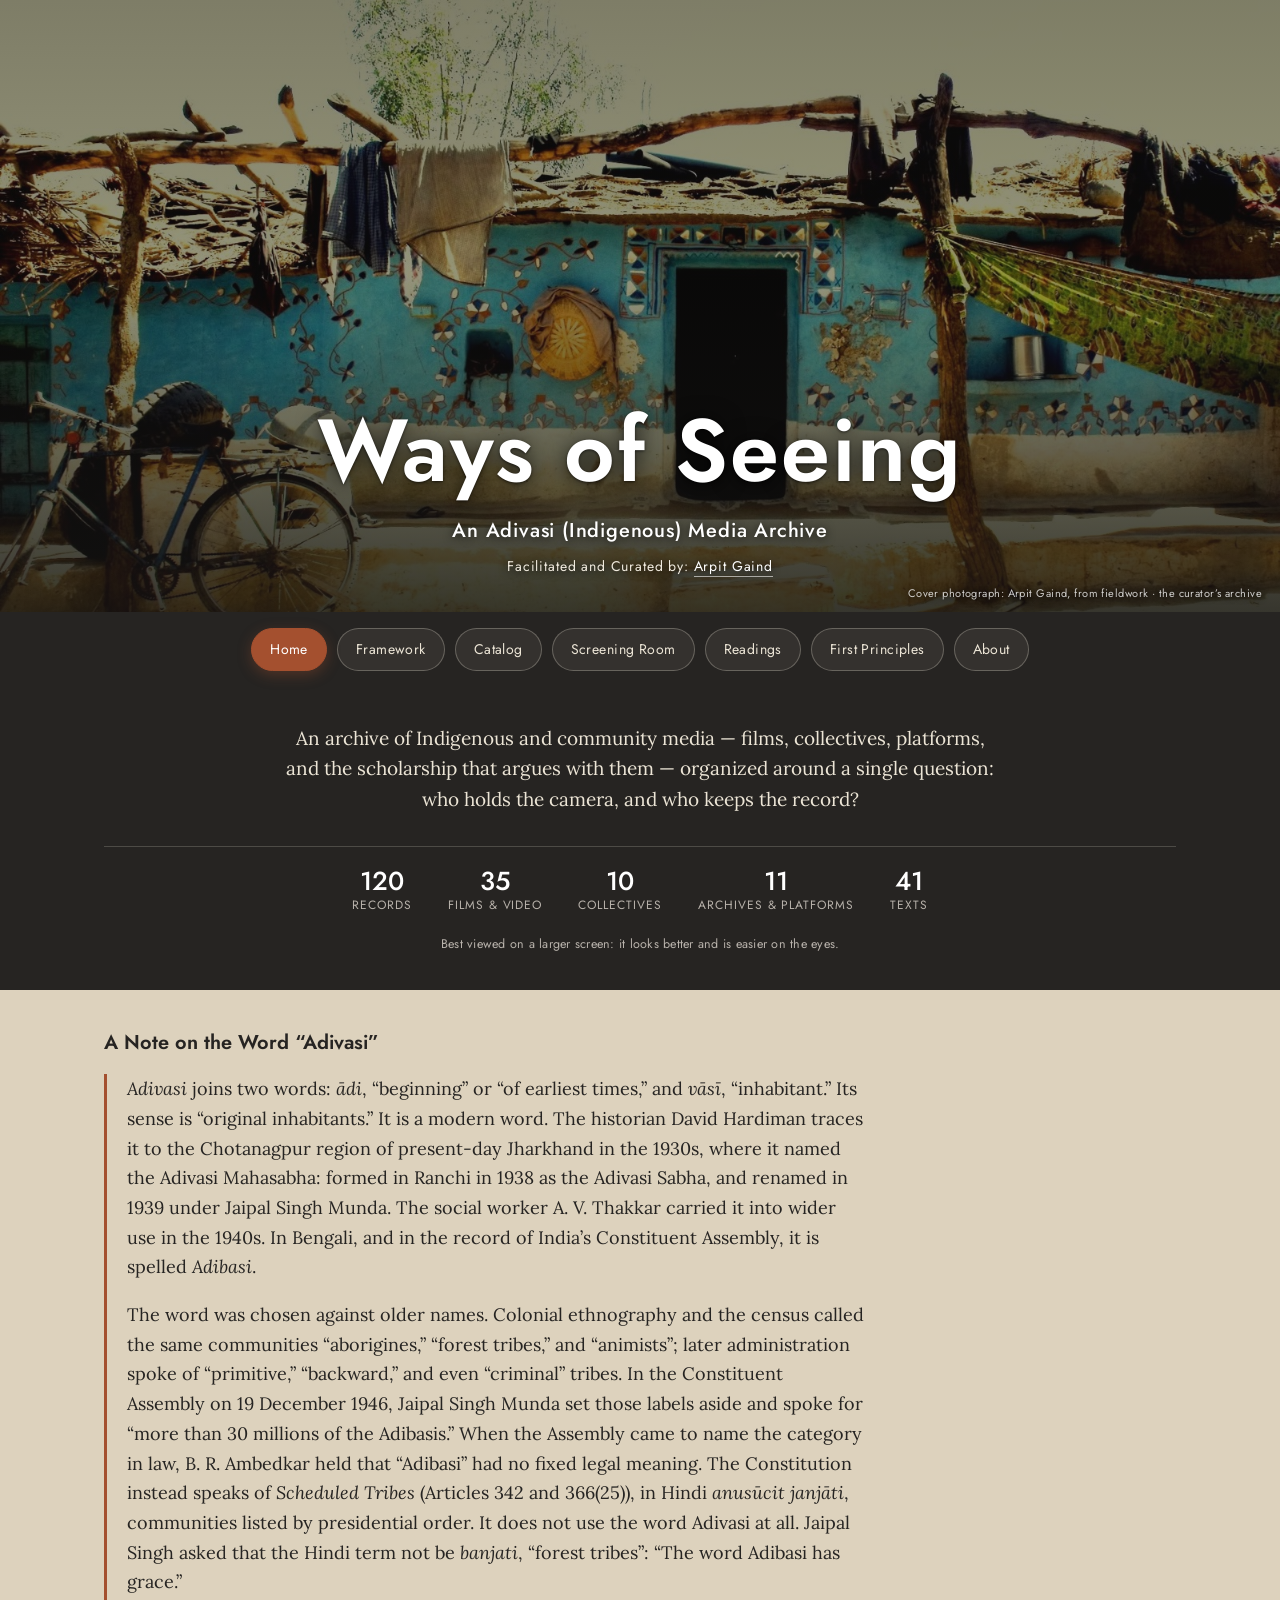
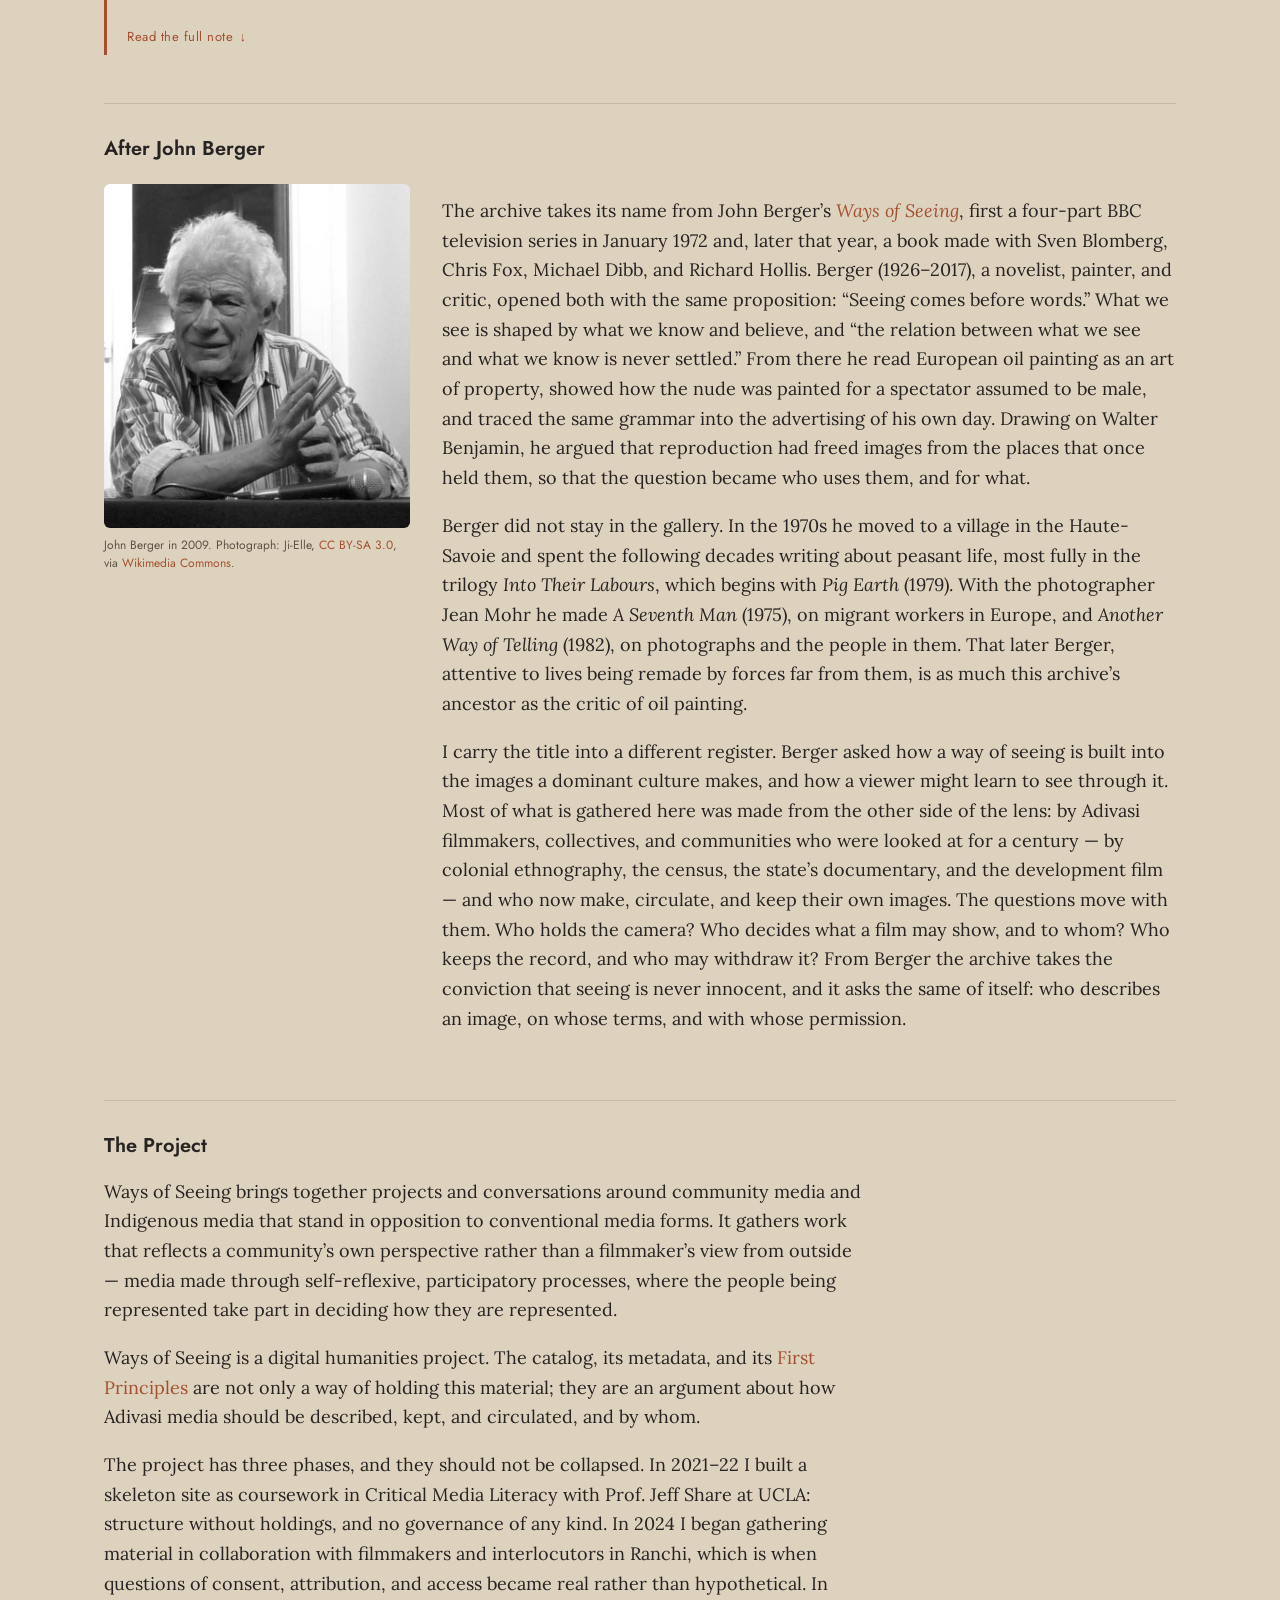
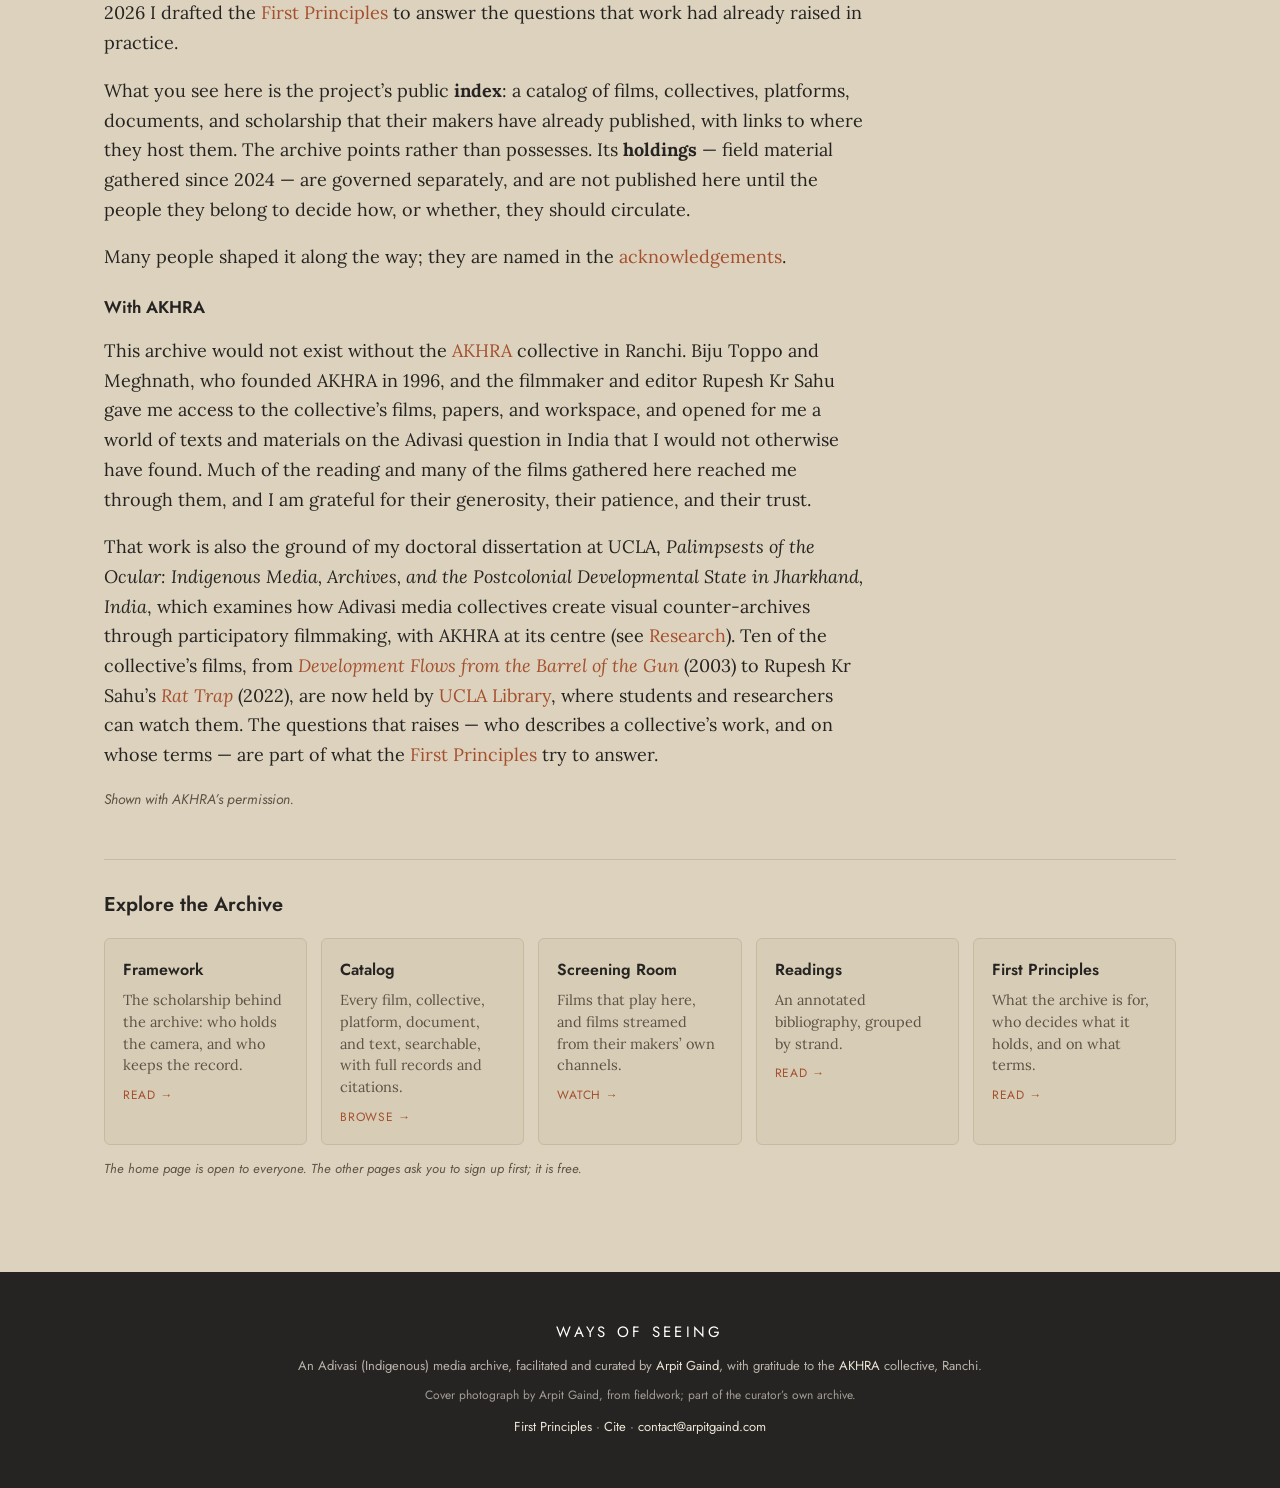
==== commit 8d36071c: "Home: After John Berger, with a CC BY-SA portrait Co-Authored-By: Claude Opus 5.5 <noreply@anthropic" ====
--- a/index.html
+++ b/index.html
@@ -147,6 +147,47 @@
       <button type="button" class="toggle-btn" data-toggle="#adivasi-more" data-show-text="Read the full note" data-hide-text="Show less"></button>
     </div>
 
+    <h2 id="berger">After John Berger</h2>
+    <div class="wos-berger">
+      <figure class="wos-berger-photo">
+        <img src="assets/img/john-berger-2009-ji-elle.jpg" alt="John Berger, white-haired, speaking with his hands at a table with a microphone" loading="lazy">
+        <figcaption>John Berger in 2009. Photograph: Ji-Elle,
+          <a href="https://creativecommons.org/licenses/by-sa/3.0/" target="_blank" rel="noopener">CC BY-SA 3.0</a>, via
+          <a href="https://commons.wikimedia.org/wiki/File:John_Berger-2009_(1)_(cropped).jpg" target="_blank" rel="noopener">Wikimedia Commons</a>.</figcaption>
+      </figure>
+      <div class="wos-prose">
+        <p>
+          The archive takes its name from John Berger&rsquo;s <a href="catalog.html#WOS-050"><em>Ways of Seeing</em></a>, first a
+          four-part BBC television series in January 1972 and, later that year, a book made with Sven Blomberg, Chris
+          Fox, Michael Dibb, and Richard Hollis. Berger (1926&ndash;2017), a novelist, painter, and critic, opened both with
+          the same proposition: &ldquo;Seeing comes before words.&rdquo; What we see is shaped by what we know and believe,
+          and &ldquo;the relation between what we see and what we know is never settled.&rdquo; From there he read European
+          oil painting as an art of property, showed how the nude was painted for a spectator assumed to be male, and
+          traced the same grammar into the advertising of his own day. Drawing on Walter Benjamin, he argued that
+          reproduction had freed images from the places that once held them, so that the question became who uses
+          them, and for what.
+        </p>
+        <p>
+          Berger did not stay in the gallery. In the 1970s he moved to a village in the Haute-Savoie and spent the
+          following decades writing about peasant life, most fully in the trilogy <em>Into Their Labours</em>, which begins
+          with <em>Pig Earth</em> (1979). With the photographer Jean Mohr he made <em>A Seventh Man</em> (1975), on migrant
+          workers in Europe, and <em>Another Way of Telling</em> (1982), on photographs and the people in them. That later
+          Berger, attentive to lives being remade by forces far from them, is as much this archive&rsquo;s ancestor as the
+          critic of oil painting.
+        </p>
+        <p>
+          I carry the title into a different register. Berger asked how a way of seeing is built into the images a
+          dominant culture makes, and how a viewer might learn to see through it. Most of what is gathered here was
+          made from the other side of the lens: by Adivasi filmmakers, collectives, and communities who were looked at
+          for a century &mdash; by colonial ethnography, the census, the state&rsquo;s documentary, and the development film
+          &mdash; and who now make, circulate, and keep their own images. The questions move with them. Who holds the
+          camera? Who decides what a film may show, and to whom? Who keeps the record, and who may withdraw it? From
+          Berger the archive takes the conviction that seeing is never innocent, and it asks the same of itself: who
+          describes an image, on whose terms, and with whose permission.
+        </p>
+      </div>
+    </div>
+
     <h2 id="project">The Project</h2>
     <div class="wos-prose">
       <p>
@@ -192,7 +233,7 @@
         trust.
       </p>
       <p>
-        That work is also the ground of my doctoral dissertation at UCLA, <em>Palimpsests of the Ocular: The Negotiated Sovereignty of Adivasi Media and Indigenous Archives in Jharkhand, India</em>, which examines how Adivasi
+        That work is also the ground of my doctoral dissertation at UCLA, <em>Palimpsests of the Ocular: Indigenous Media, Archives, and the Postcolonial Developmental State in Jharkhand, India</em>, which examines how Adivasi
         media collectives create visual counter-archives through participatory filmmaking, with AKHRA at its centre
         (see <a href="https://arpitgaind.com/research.html#dissertation">Research</a>). Ten of the collective&rsquo;s films, from
         <a href="catalog.html#WOS-022"><em>Development Flows from the Barrel of the Gun</em></a> (2003) to Rupesh Kr Sahu&rsquo;s
--- a/assets/css/style.css
+++ b/assets/css/style.css
@@ -1523,3 +1523,16 @@
 }
 .wos-footer .wos-footer-credit { font-size: 12px !important; opacity: 0.85; }
 @media (max-width: 760px) { .wos-cover-credit { position: static; text-align: center; margin-top: 14px; } }
+
+/* After John Berger (home) and Curator (about) */
+.wos-berger { display: grid; grid-template-columns: minmax(0, 1fr) minmax(0, 2.4fr); gap: 32px; align-items: start; }
+.wos-berger-photo { margin: 6px 0 0; }
+.wos-berger-photo img { width: 100%; display: block; border-radius: 6px; filter: grayscale(100%); }
+.wos-berger-photo figcaption { font-family: var(--font-ui, inherit); font-size: 12px; line-height: 1.5; color: var(--ink-soft, #5a544c); margin-top: 8px; }
+.wos-curator { display: grid; grid-template-columns: 180px minmax(0, 1fr); gap: 28px; align-items: start; }
+.wos-curator img { width: 100%; display: block; border-radius: 6px; }
+@media (max-width: 720px) {
+  .wos-berger { grid-template-columns: 1fr; }
+  .wos-berger-photo { max-width: 320px; }
+  .wos-curator { grid-template-columns: 120px minmax(0, 1fr); gap: 18px; }
+}
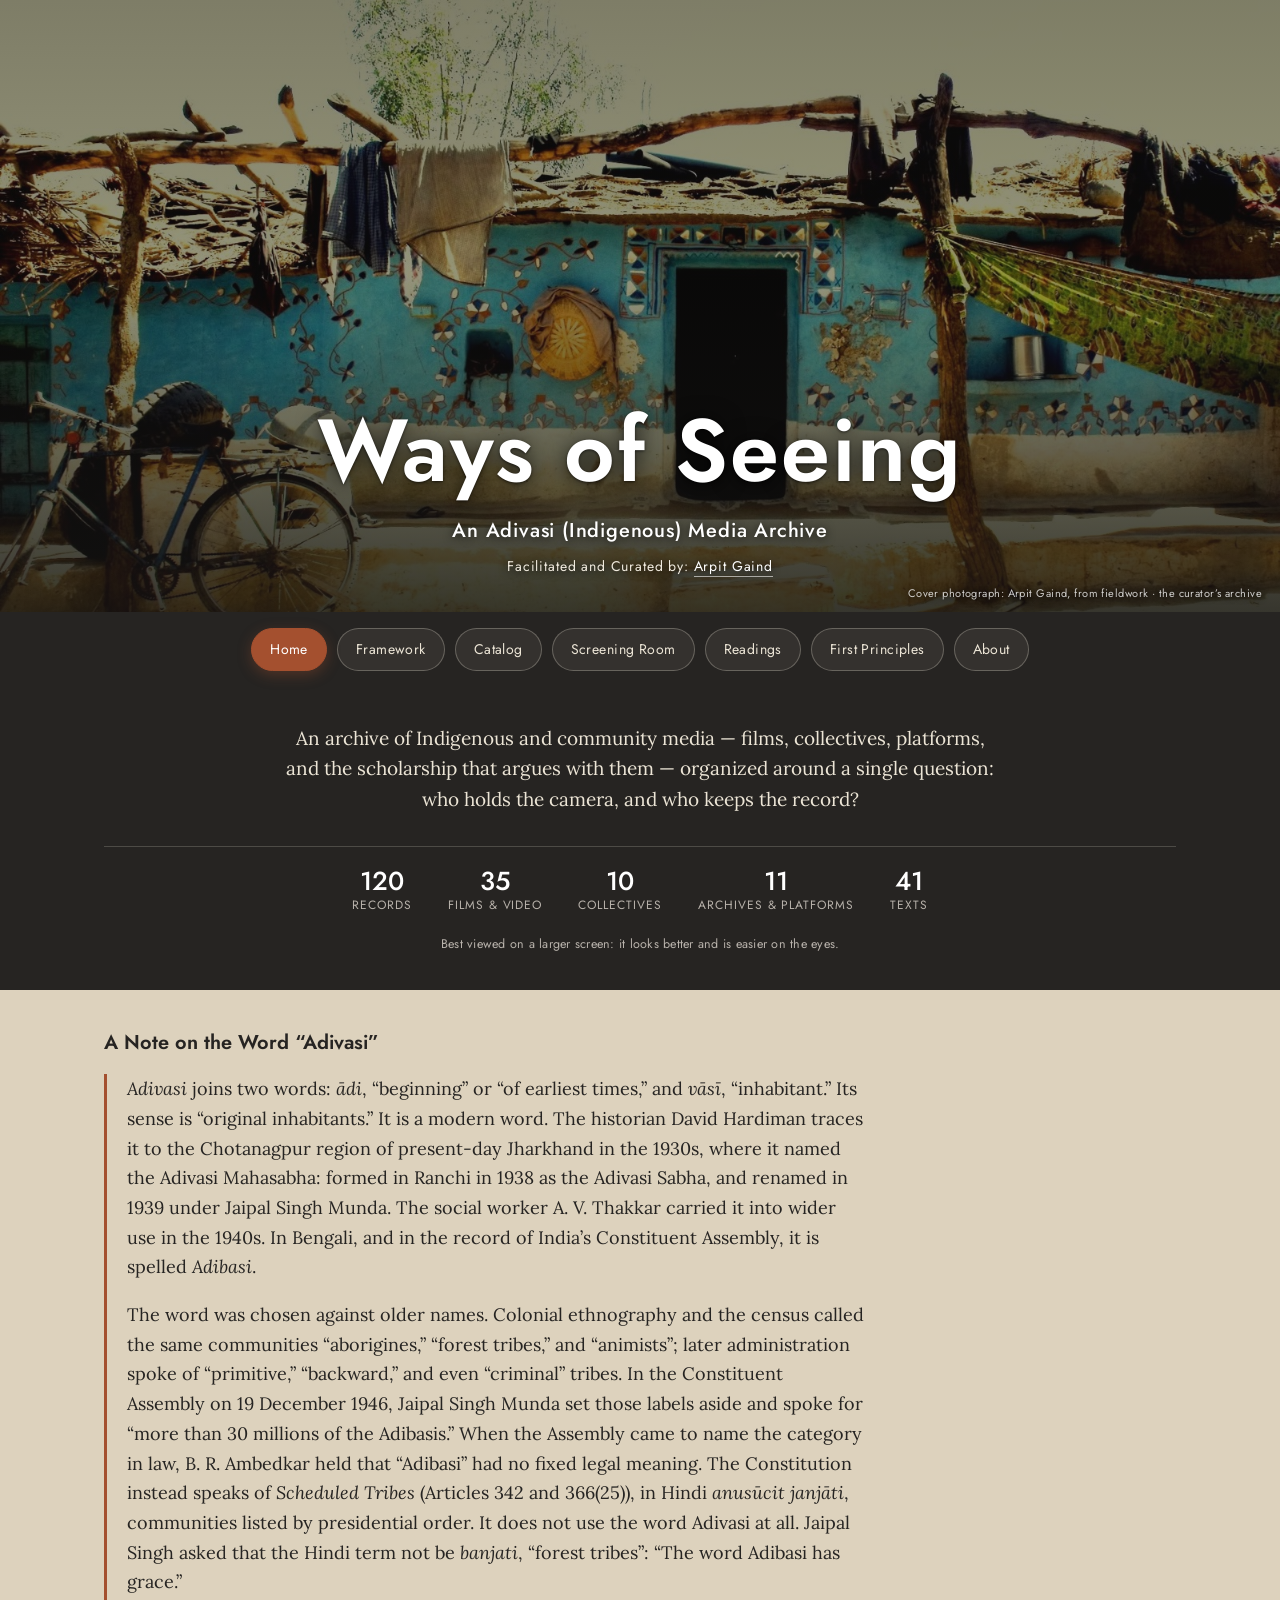
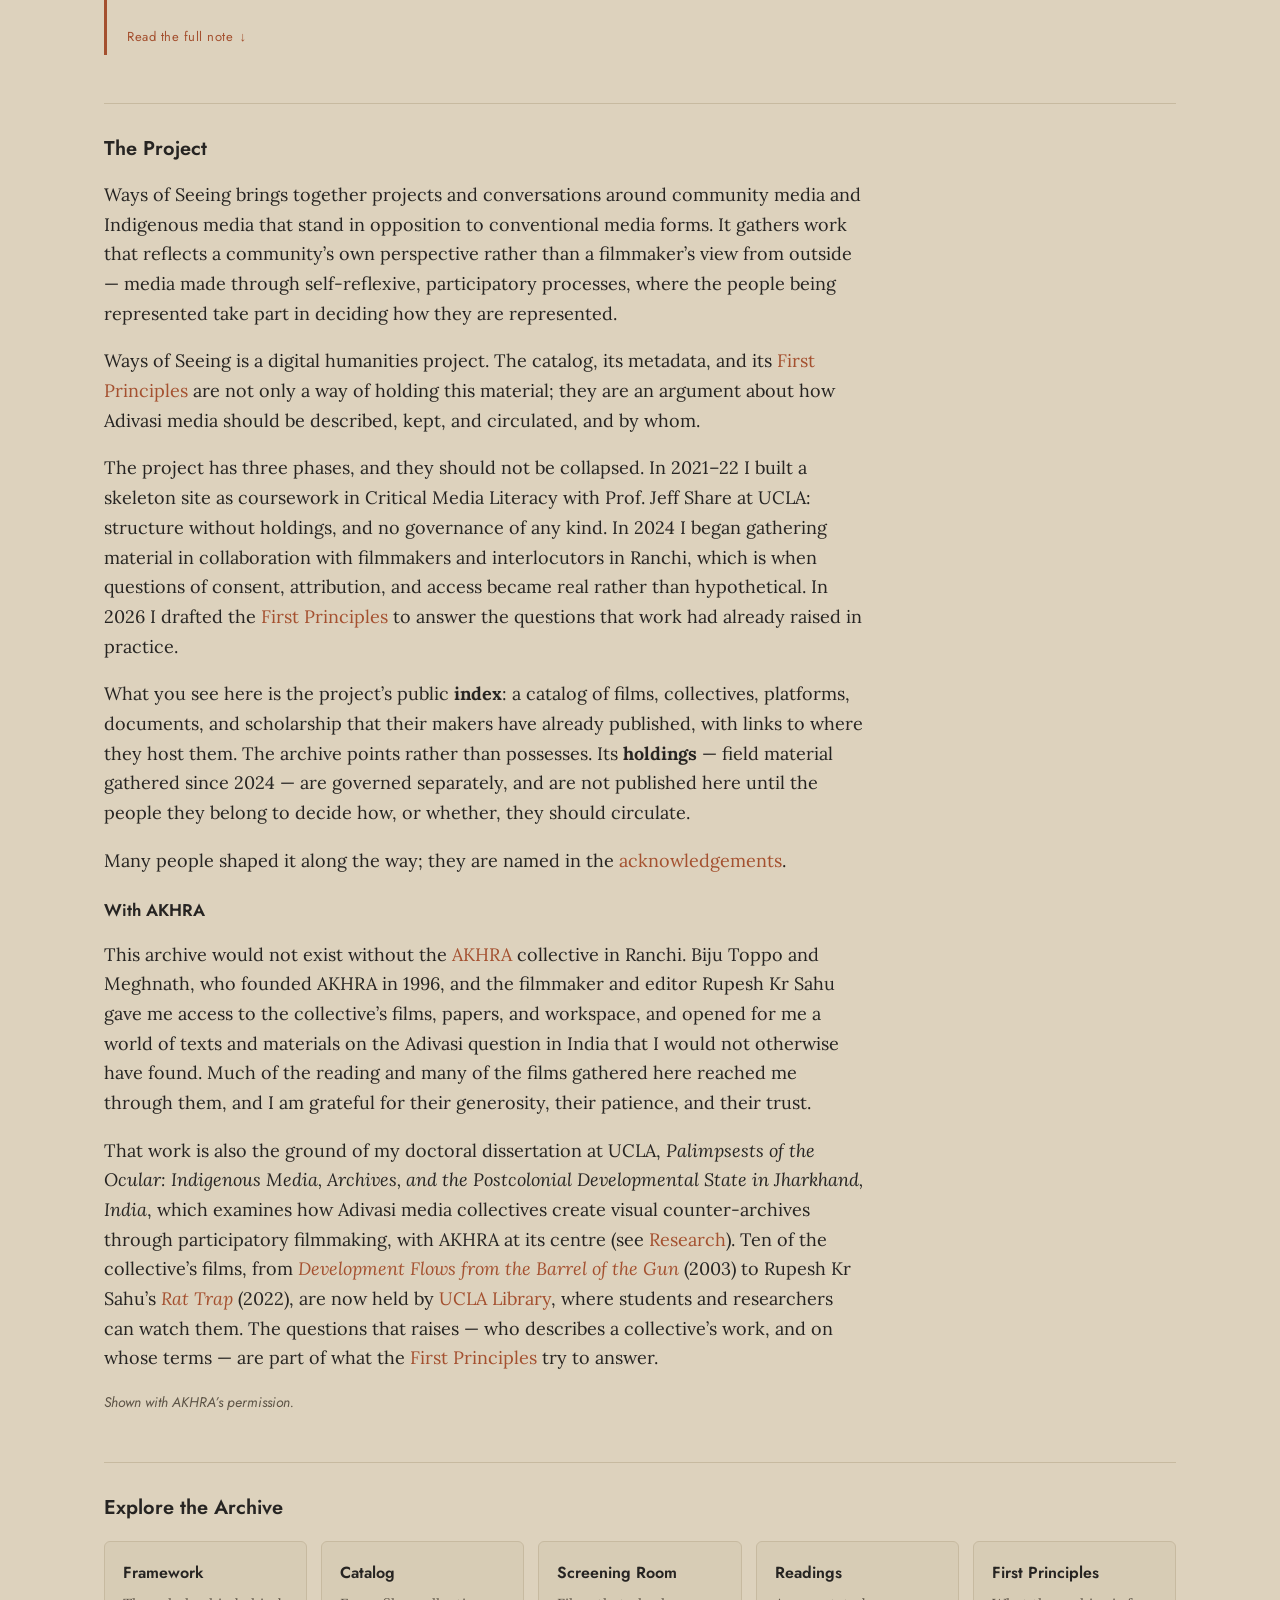
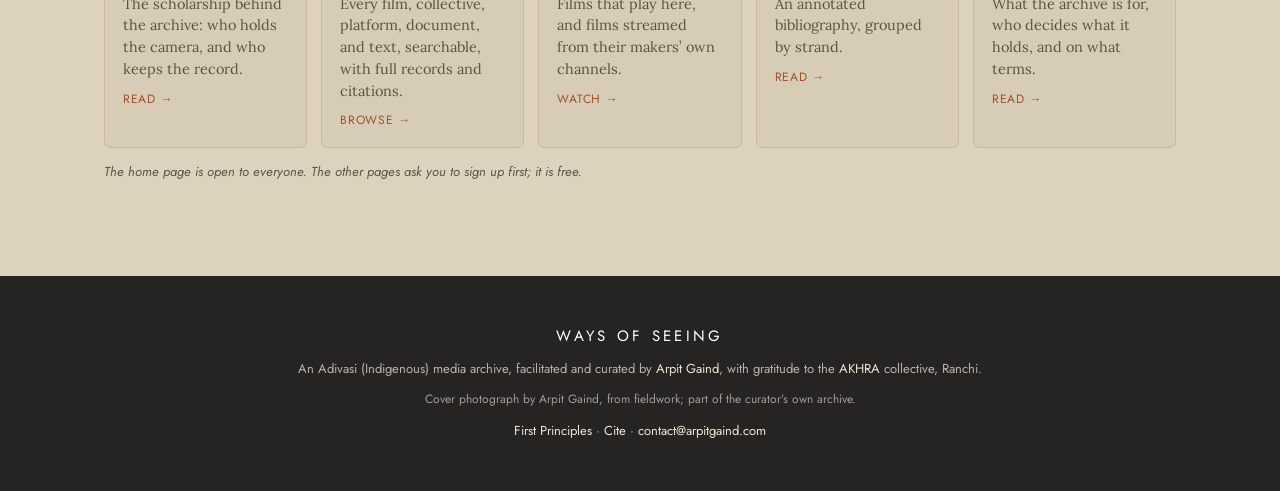
==== commit bdb536e3: "New dissertation title Co-Authored-By: Claude Opus 5.5 <noreply@anthropic.com>" ====
--- a/index.html
+++ b/index.html
@@ -147,47 +147,6 @@
       <button type="button" class="toggle-btn" data-toggle="#adivasi-more" data-show-text="Read the full note" data-hide-text="Show less"></button>
     </div>
 
-    <h2 id="berger">After John Berger</h2>
-    <div class="wos-berger">
-      <figure class="wos-berger-photo">
-        <img src="assets/img/john-berger-2009-ji-elle.jpg" alt="John Berger, white-haired, speaking with his hands at a table with a microphone" loading="lazy">
-        <figcaption>John Berger in 2009. Photograph: Ji-Elle,
-          <a href="https://creativecommons.org/licenses/by-sa/3.0/" target="_blank" rel="noopener">CC BY-SA 3.0</a>, via
-          <a href="https://commons.wikimedia.org/wiki/File:John_Berger-2009_(1)_(cropped).jpg" target="_blank" rel="noopener">Wikimedia Commons</a>.</figcaption>
-      </figure>
-      <div class="wos-prose">
-        <p>
-          The archive takes its name from John Berger&rsquo;s <a href="catalog.html#WOS-050"><em>Ways of Seeing</em></a>, first a
-          four-part BBC television series in January 1972 and, later that year, a book made with Sven Blomberg, Chris
-          Fox, Michael Dibb, and Richard Hollis. Berger (1926&ndash;2017), a novelist, painter, and critic, opened both with
-          the same proposition: &ldquo;Seeing comes before words.&rdquo; What we see is shaped by what we know and believe,
-          and &ldquo;the relation between what we see and what we know is never settled.&rdquo; From there he read European
-          oil painting as an art of property, showed how the nude was painted for a spectator assumed to be male, and
-          traced the same grammar into the advertising of his own day. Drawing on Walter Benjamin, he argued that
-          reproduction had freed images from the places that once held them, so that the question became who uses
-          them, and for what.
-        </p>
-        <p>
-          Berger did not stay in the gallery. In the 1970s he moved to a village in the Haute-Savoie and spent the
-          following decades writing about peasant life, most fully in the trilogy <em>Into Their Labours</em>, which begins
-          with <em>Pig Earth</em> (1979). With the photographer Jean Mohr he made <em>A Seventh Man</em> (1975), on migrant
-          workers in Europe, and <em>Another Way of Telling</em> (1982), on photographs and the people in them. That later
-          Berger, attentive to lives being remade by forces far from them, is as much this archive&rsquo;s ancestor as the
-          critic of oil painting.
-        </p>
-        <p>
-          I carry the title into a different register. Berger asked how a way of seeing is built into the images a
-          dominant culture makes, and how a viewer might learn to see through it. Most of what is gathered here was
-          made from the other side of the lens: by Adivasi filmmakers, collectives, and communities who were looked at
-          for a century &mdash; by colonial ethnography, the census, the state&rsquo;s documentary, and the development film
-          &mdash; and who now make, circulate, and keep their own images. The questions move with them. Who holds the
-          camera? Who decides what a film may show, and to whom? Who keeps the record, and who may withdraw it? From
-          Berger the archive takes the conviction that seeing is never innocent, and it asks the same of itself: who
-          describes an image, on whose terms, and with whose permission.
-        </p>
-      </div>
-    </div>
-
     <h2 id="project">The Project</h2>
     <div class="wos-prose">
       <p>
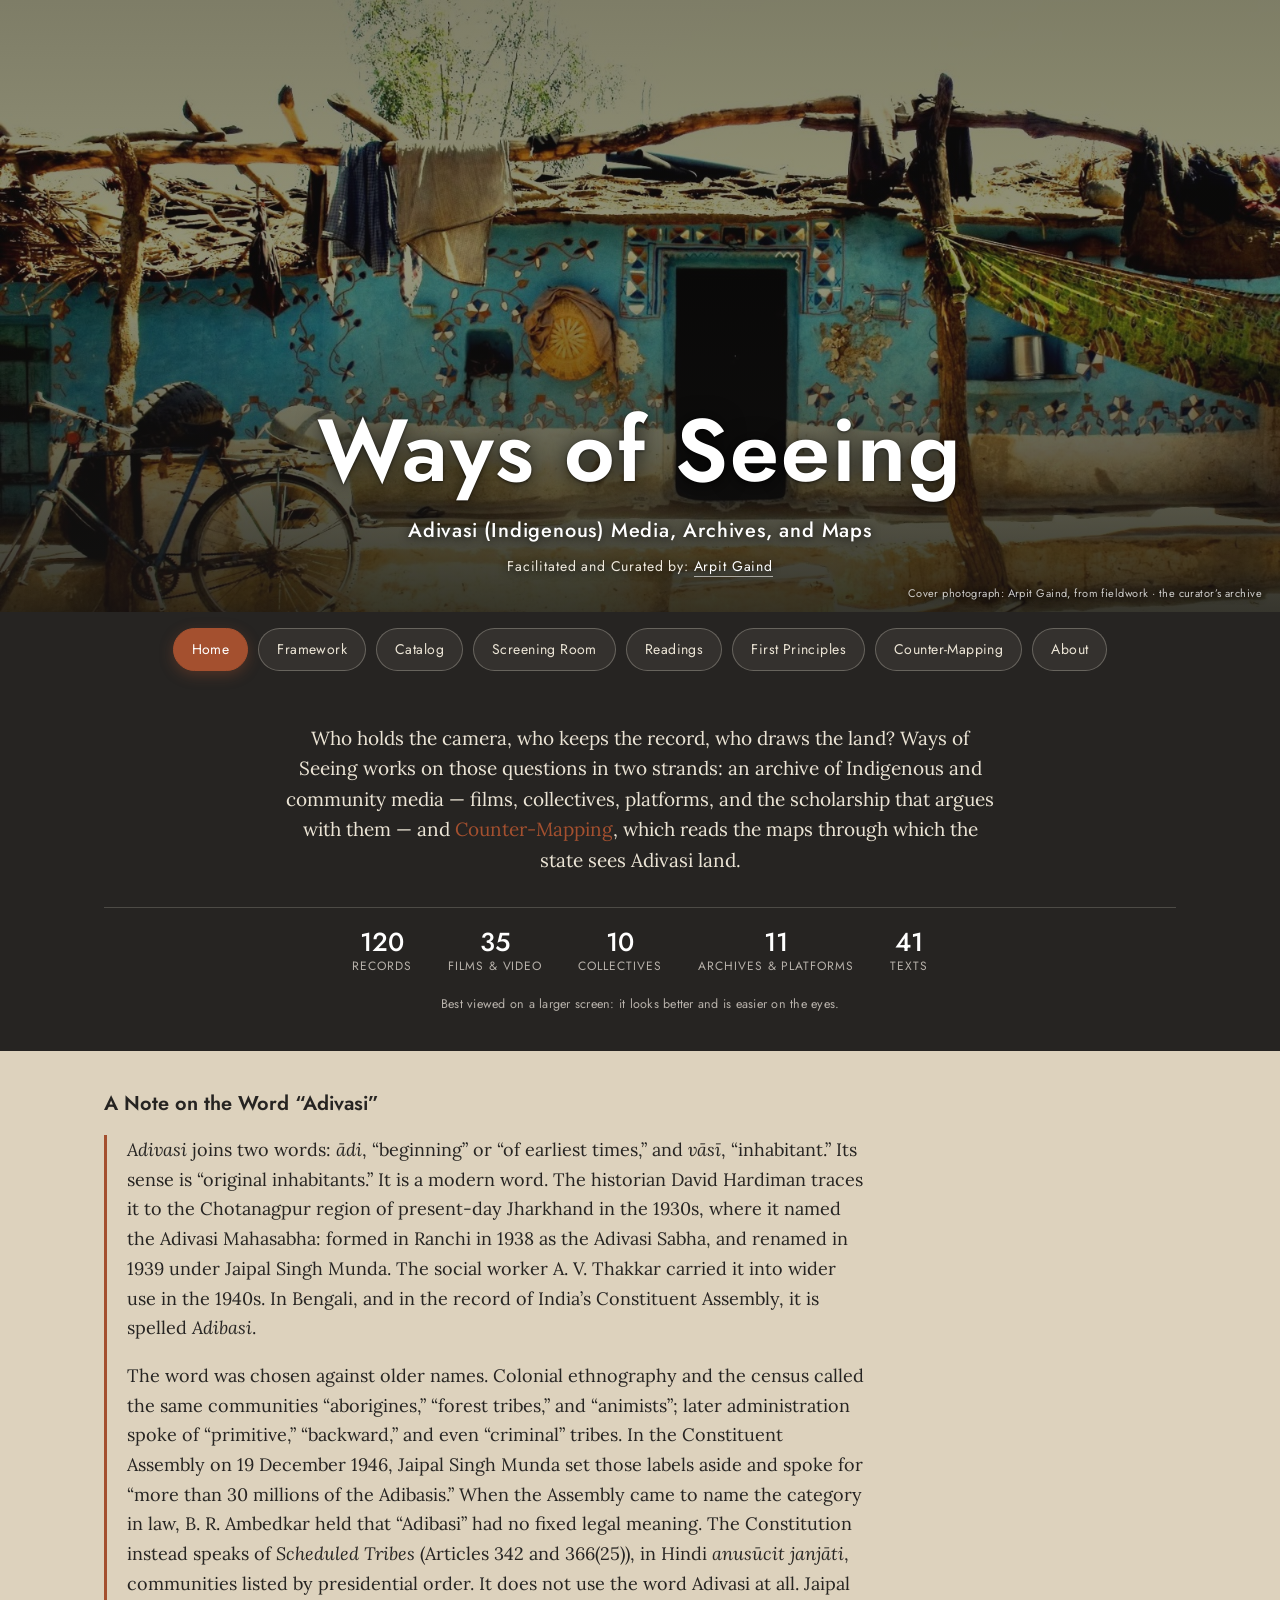
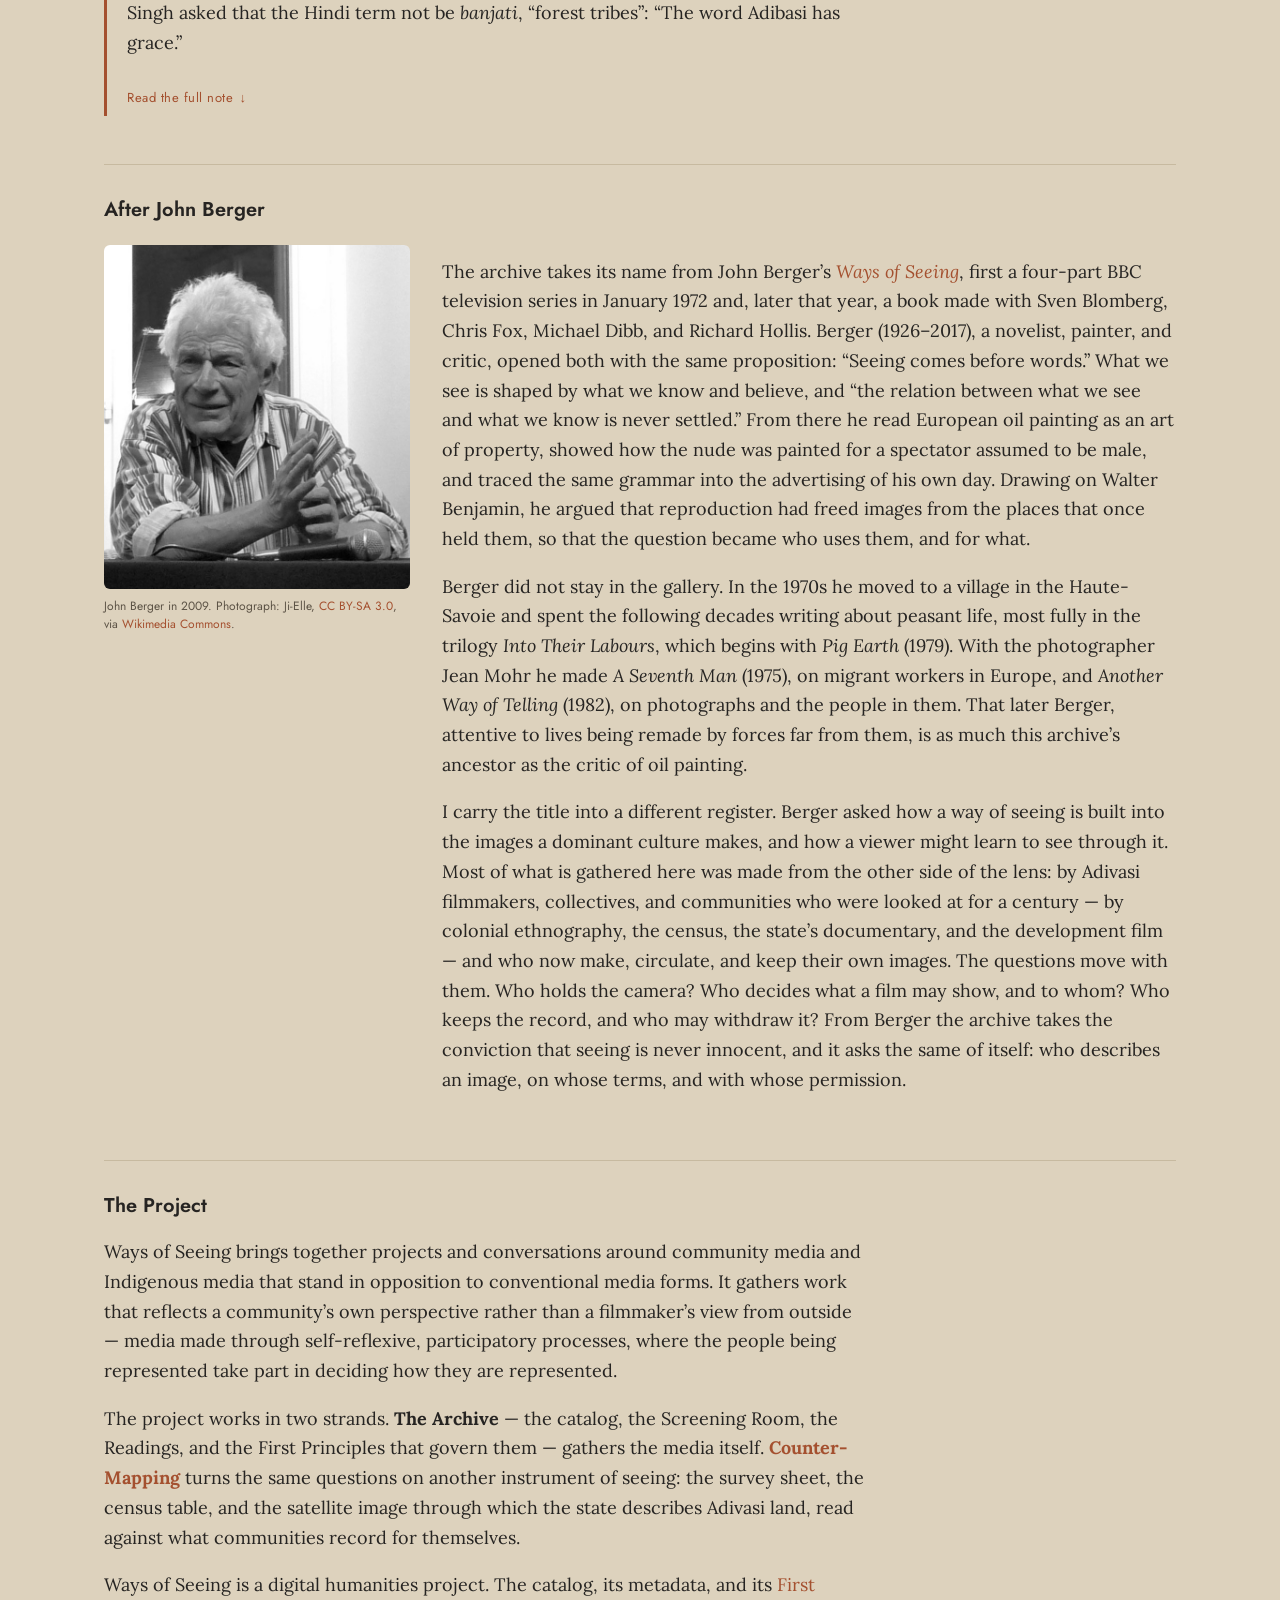
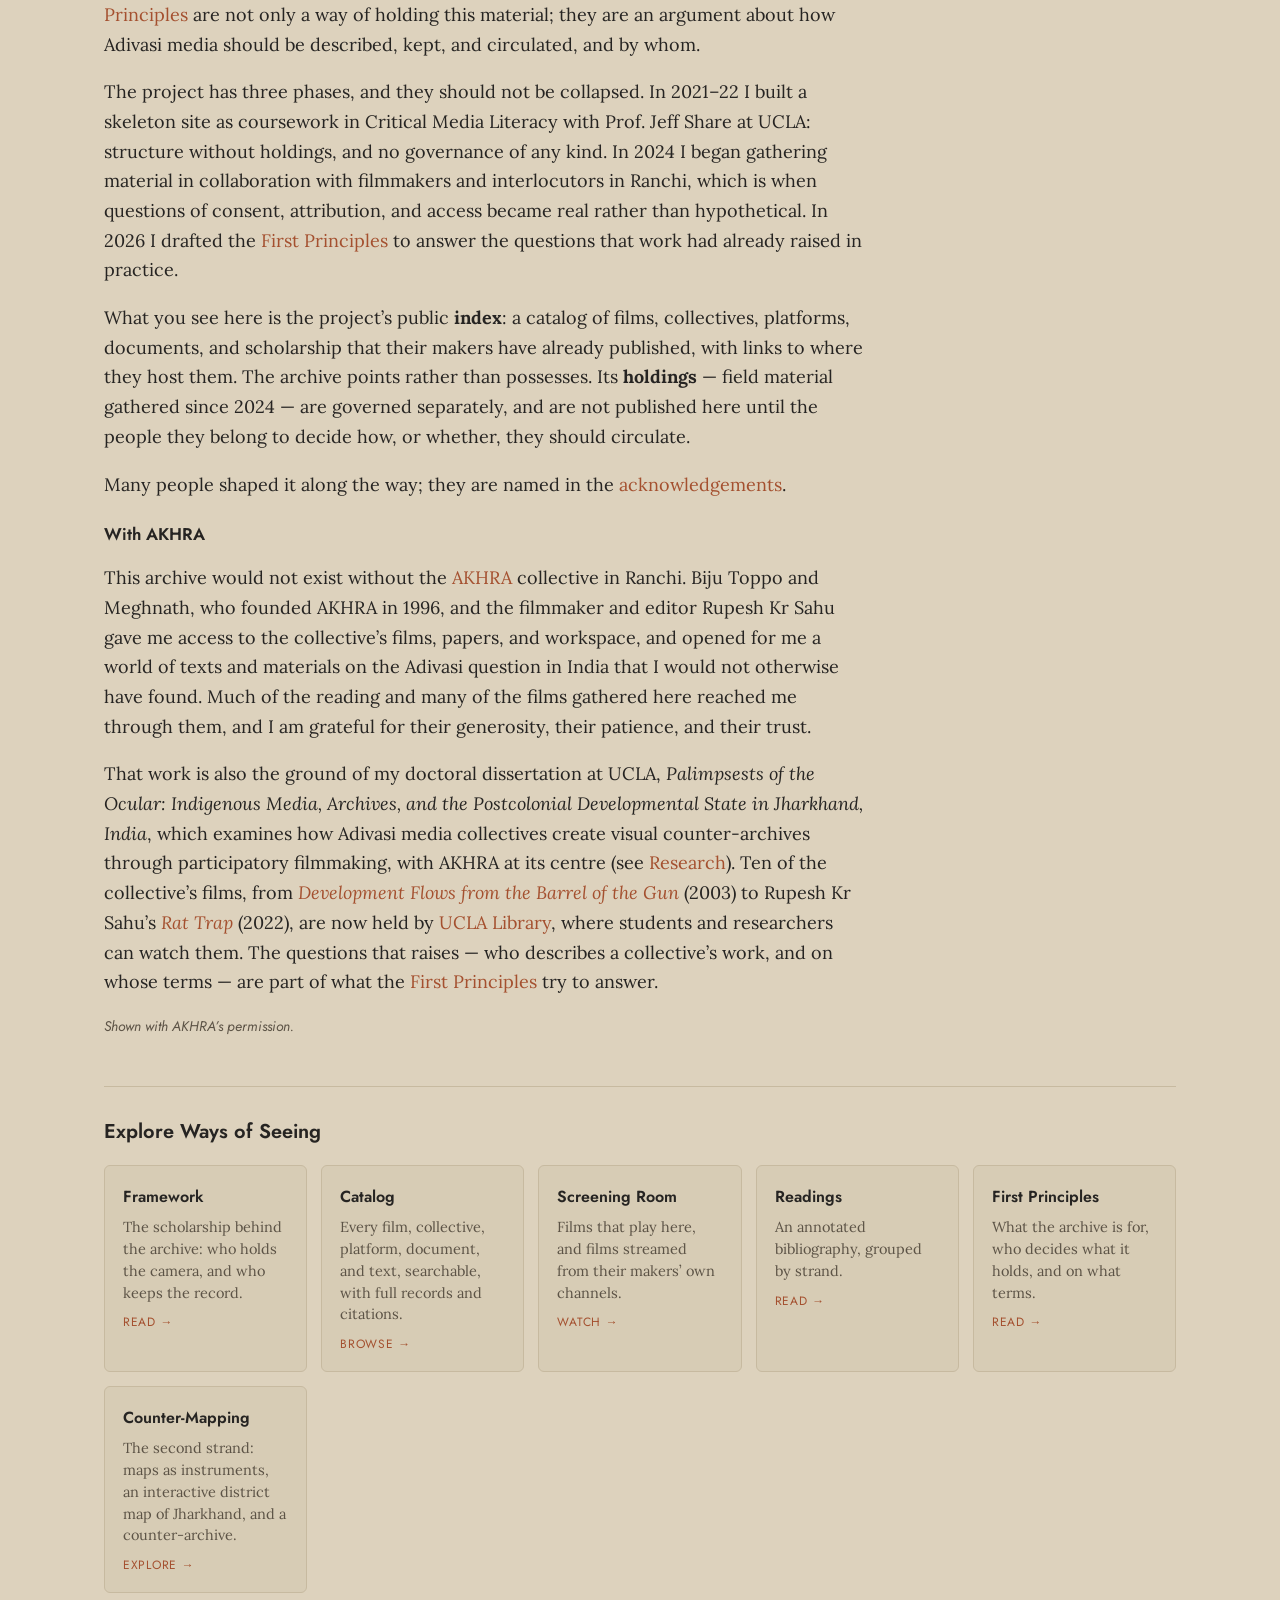
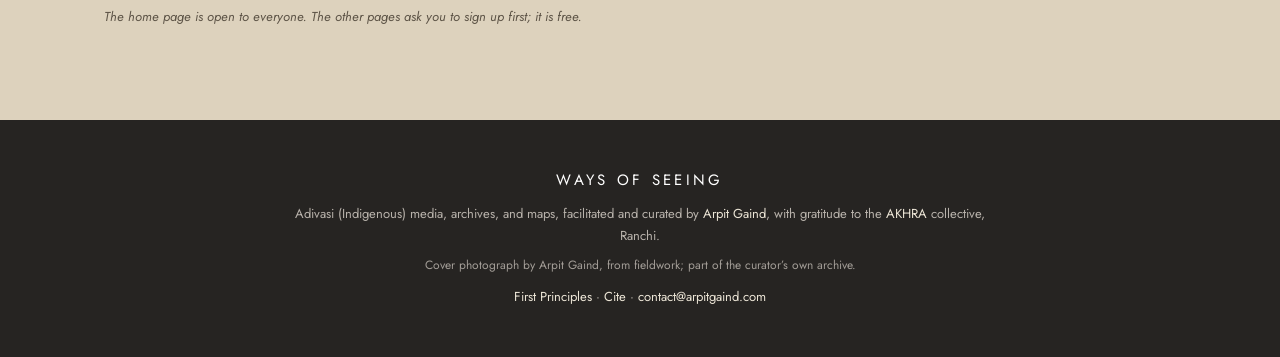
==== commit 13b7502b: "Ways of Seeing in two strands: the Archive and Counter-Mapping New subtitle (Adivasi Media, Archives" ====
--- a/index.html
+++ b/index.html
@@ -4,12 +4,12 @@
 <meta charset="UTF-8">
 <meta name="viewport" content="width=device-width, initial-scale=1.0">
 <meta name="color-scheme" content="light only">
-<title>Ways of Seeing — An Adivasi (Indigenous) Media Archive</title>
-<meta name="description" content="Ways of Seeing: an archive of Indigenous and community media from Jharkhand and beyond, with a searchable catalog, screening room, annotated readings, and First Principles for community control.">
+<title>Ways of Seeing — Adivasi (Indigenous) Media, Archives, and Maps</title>
+<meta name="description" content="Ways of Seeing: Adivasi (Indigenous) media, archives, and maps. An archive of Indigenous and community media from Jharkhand and beyond, with a searchable catalog, screening room, annotated readings, and First Principles for community control; and Counter-Mapping, which reads the state&#39;s maps of Adivasi land against themselves.">
 <link rel="canonical" href="https://waysofseeing.in/">
 <meta property="og:type" content="website">
-<meta property="og:title" content="Ways of Seeing — An Adivasi (Indigenous) Media Archive">
-<meta property="og:description" content="Ways of Seeing: an archive of Indigenous and community media from Jharkhand and beyond, with a searchable catalog, screening room, annotated readings, and First Principles for community control.">
+<meta property="og:title" content="Ways of Seeing — Adivasi (Indigenous) Media, Archives, and Maps">
+<meta property="og:description" content="Ways of Seeing: Adivasi (Indigenous) media, archives, and maps. An archive of Indigenous and community media from Jharkhand and beyond, with a searchable catalog, screening room, annotated readings, and First Principles for community control; and Counter-Mapping, which reads the state&#39;s maps of Adivasi land against themselves.">
 <meta property="og:url" content="https://waysofseeing.in/">
 <meta property="og:image" content="https://waysofseeing.in/assets/img/waysofseeing-house.jpg">
 <meta name="twitter:card" content="summary_large_image">
@@ -32,7 +32,7 @@
 <div class="wos-brand wos-brand--home">
   <div class="wrap">
     <h1 class="wos-brand-head"><a href="index.html"><span class="wos-brand-title">Ways of Seeing</span></a></h1>
-    <p class="wos-brand-sub">An Adivasi (Indigenous) Media Archive</p>
+    <p class="wos-brand-sub">Adivasi (Indigenous) Media, Archives, and Maps</p>
     <p class="wos-brand-credit">Facilitated and Curated by: <a href="https://arpitgaind.com/">Arpit Gaind</a></p>
   </div>
   <p class="wos-cover-credit">Cover photograph: Arpit Gaind, from fieldwork &middot; the curator&rsquo;s archive</p>
@@ -47,6 +47,7 @@
         <li><a href="screening.html">Screening Room</a></li>
         <li><a href="readings.html">Readings</a></li>
         <li><a href="principles.html">First Principles</a></li>
+        <li><a href="counter-mapping.html">Counter-Mapping</a></li>
         <li><a href="about.html">About</a></li>
       </ul>
     </nav>
@@ -55,8 +56,10 @@
 
 <section class="wos-masthead wos-masthead--home">
   <div class="wrap">
-    <p class="wos-lede">An archive of Indigenous and community media &mdash; films, collectives, platforms, and the scholarship
-    that argues with them &mdash; organized around a single question: who holds the camera, and who keeps the record?</p>
+    <p class="wos-lede">Who holds the camera, who keeps the record, who draws the land? Ways of Seeing works on those
+    questions in two strands: an archive of Indigenous and community media &mdash; films, collectives, platforms, and
+    the scholarship that argues with them &mdash; and <a href="counter-mapping.html">Counter-Mapping</a>, which reads the
+    maps through which the state sees Adivasi land.</p>
     <ul class="wos-stats">
       <li><strong data-wos-count="all">&ndash;</strong><span>Records</span></li>
       <li><strong data-wos-count="film">&ndash;</strong><span>Films &amp; video</span></li>
@@ -147,6 +150,47 @@
       <button type="button" class="toggle-btn" data-toggle="#adivasi-more" data-show-text="Read the full note" data-hide-text="Show less"></button>
     </div>
 
+    <h2 id="berger">After John Berger</h2>
+    <div class="wos-berger">
+      <figure class="wos-berger-photo">
+        <img src="assets/img/john-berger-2009-ji-elle.jpg" alt="John Berger, white-haired, speaking with his hands at a table with a microphone" loading="lazy">
+        <figcaption>John Berger in 2009. Photograph: Ji-Elle,
+          <a href="https://creativecommons.org/licenses/by-sa/3.0/" target="_blank" rel="noopener">CC BY-SA 3.0</a>, via
+          <a href="https://commons.wikimedia.org/wiki/File:John_Berger-2009_(1)_(cropped).jpg" target="_blank" rel="noopener">Wikimedia Commons</a>.</figcaption>
+      </figure>
+      <div class="wos-prose">
+        <p>
+          The archive takes its name from John Berger&rsquo;s <a href="catalog.html#WOS-050"><em>Ways of Seeing</em></a>, first a
+          four-part BBC television series in January 1972 and, later that year, a book made with Sven Blomberg, Chris
+          Fox, Michael Dibb, and Richard Hollis. Berger (1926&ndash;2017), a novelist, painter, and critic, opened both with
+          the same proposition: &ldquo;Seeing comes before words.&rdquo; What we see is shaped by what we know and believe,
+          and &ldquo;the relation between what we see and what we know is never settled.&rdquo; From there he read European
+          oil painting as an art of property, showed how the nude was painted for a spectator assumed to be male, and
+          traced the same grammar into the advertising of his own day. Drawing on Walter Benjamin, he argued that
+          reproduction had freed images from the places that once held them, so that the question became who uses
+          them, and for what.
+        </p>
+        <p>
+          Berger did not stay in the gallery. In the 1970s he moved to a village in the Haute-Savoie and spent the
+          following decades writing about peasant life, most fully in the trilogy <em>Into Their Labours</em>, which begins
+          with <em>Pig Earth</em> (1979). With the photographer Jean Mohr he made <em>A Seventh Man</em> (1975), on migrant
+          workers in Europe, and <em>Another Way of Telling</em> (1982), on photographs and the people in them. That later
+          Berger, attentive to lives being remade by forces far from them, is as much this archive&rsquo;s ancestor as the
+          critic of oil painting.
+        </p>
+        <p>
+          I carry the title into a different register. Berger asked how a way of seeing is built into the images a
+          dominant culture makes, and how a viewer might learn to see through it. Most of what is gathered here was
+          made from the other side of the lens: by Adivasi filmmakers, collectives, and communities who were looked at
+          for a century &mdash; by colonial ethnography, the census, the state&rsquo;s documentary, and the development film
+          &mdash; and who now make, circulate, and keep their own images. The questions move with them. Who holds the
+          camera? Who decides what a film may show, and to whom? Who keeps the record, and who may withdraw it? From
+          Berger the archive takes the conviction that seeing is never innocent, and it asks the same of itself: who
+          describes an image, on whose terms, and with whose permission.
+        </p>
+      </div>
+    </div>
+
     <h2 id="project">The Project</h2>
     <div class="wos-prose">
       <p>
@@ -154,6 +198,13 @@
         stand in opposition to conventional media forms. It gathers work that reflects a community&rsquo;s own
         perspective rather than a filmmaker&rsquo;s view from outside &mdash; media made through self-reflexive,
         participatory processes, where the people being represented take part in deciding how they are represented.
+      </p>
+      <p>
+        The project works in two strands. <strong>The Archive</strong> &mdash; the catalog, the Screening Room, the
+        Readings, and the First Principles that govern them &mdash; gathers the media itself.
+        <a href="counter-mapping.html"><strong>Counter-Mapping</strong></a> turns the same questions on another
+        instrument of seeing: the survey sheet, the census table, and the satellite image through which the state
+        describes Adivasi land, read against what communities record for themselves.
       </p>
       <p>
         Ways of Seeing is a digital humanities project. The catalog, its metadata, and its
@@ -205,7 +256,7 @@
       <p class="wos-permission">Shown with AKHRA&rsquo;s permission.</p>
     </div>
 
-    <h2 id="explore">Explore the Archive</h2>
+    <h2 id="explore">Explore Ways of Seeing</h2>
     <div class="wos-paths">
       <a class="wos-path" href="framework.html">
         <strong>Framework</strong>
@@ -232,6 +283,11 @@
         <span>What the archive is for, who decides what it holds, and on what terms.</span>
         <em>Read &rarr;</em>
       </a>
+      <a class="wos-path" href="counter-mapping.html">
+        <strong>Counter-Mapping</strong>
+        <span>The second strand: maps as instruments, an interactive district map of Jharkhand, and a counter-archive.</span>
+        <em>Explore &rarr;</em>
+      </a>
     </div>
     <p class="note">The home page is open to everyone. The other pages ask you to sign up first; it is free.</p>
 
@@ -242,7 +298,7 @@
 <footer class="site-footer wos-footer">
   <div class="wrap">
     <p class="wos-footer-title">Ways of Seeing</p>
-    <p>An Adivasi (Indigenous) media archive, facilitated and curated by <a href="https://arpitgaind.com/">Arpit Gaind</a>, with gratitude to the
+    <p>Adivasi (Indigenous) media, archives, and maps, facilitated and curated by <a href="https://arpitgaind.com/">Arpit Gaind</a>, with gratitude to the
     <a href="catalog.html#WOS-010">AKHRA</a> collective, Ranchi.</p>
     <p class="wos-footer-credit">Cover photograph by Arpit Gaind, from fieldwork; part of the curator&rsquo;s own archive.</p>
     <p><a href="principles.html">First Principles</a> &middot; <a href="about.html#cite">Cite</a> &middot;
--- a/assets/css/style.css
+++ b/assets/css/style.css
@@ -1536,3 +1536,53 @@
   .wos-berger-photo { max-width: 320px; }
   .wos-curator { grid-template-columns: 120px minmax(0, 1fr); gap: 18px; }
 }
+
+/* ---------- Counter-Mapping page ---------- */
+.cm-eyebrow { font-family: var(--font-ui); font-size: 12px; letter-spacing: 0.2em; text-transform: uppercase; color: var(--accent); margin: 0 0 8px; }
+.cm-lede { font-size: 20px; color: var(--ink-soft); margin-top: 0; }
+.cm-controls { display: flex; flex-wrap: wrap; gap: 8px; margin: 18px 0 12px; }
+.cm-btn {
+  font-family: var(--font-ui); font-size: 13px; padding: 7px 14px; border-radius: 999px; cursor: pointer;
+  border: 1px solid var(--line); background: transparent; color: var(--ink);
+}
+.cm-btn[aria-pressed="true"] { background: var(--dark); border-color: var(--dark); color: var(--off-white); }
+.cm-map-wrap { position: relative; isolation: isolate; z-index: 0; border: 1px solid var(--line); border-radius: 10px; overflow: hidden; background: #e8dfcc; }
+.cm-map { height: 560px; background: transparent; }
+.cm-map.leaflet-container { background: #e8dfcc; font: inherit; }
+.cm-info { margin: 0; padding: 12px 16px; font-family: var(--font-ui); font-size: 14px; border-top: 1px solid var(--line); min-height: 48px; }
+.cm-legend {
+  background: rgba(236, 229, 214, 0.95); padding: 10px 12px; border-radius: 6px; font-family: var(--font-ui);
+  font-size: 12px; line-height: 1.5; max-width: 220px; box-shadow: 0 2px 10px rgba(0, 0, 0, 0.15);
+}
+.cm-legend strong { display: block; margin-bottom: 4px; font-weight: 500; }
+.cm-legend span { display: flex; align-items: center; gap: 6px; }
+.cm-legend i { width: 16px; height: 12px; display: inline-block; border: 1px solid rgba(0, 0, 0, 0.2); }
+.cm-legend i.cm-hatch { background: transparent; border: 2px solid #262422; }
+.cm-tip { font-family: var(--font-ui); }
+.cm-sources-inline { font-family: var(--font-ui); font-size: 13px; color: var(--ink-soft); line-height: 1.6; }
+.cm-montage { margin: 0; }
+.cm-montage svg { width: 100%; height: auto; border-radius: 10px; border: 1px solid var(--line); display: block; }
+.cm-montage figcaption { font-family: var(--font-ui); font-size: 13px; color: var(--ink-soft); margin-top: 8px; }
+.cm-cycle { list-style: none; counter-reset: cyc; display: grid; grid-template-columns: repeat(3, minmax(0, 1fr)); gap: 14px; padding: 0; margin: 18px 0 8px; }
+.cm-cycle li {
+  counter-increment: cyc; border: 1px solid var(--line); border-radius: 10px; padding: 16px 18px;
+  background: color-mix(in srgb, var(--off-white) 40%, transparent); position: relative;
+}
+.cm-cycle li::after { content: "\2192"; position: absolute; right: -14px; top: 22px; color: var(--accent); font-size: 18px; }
+.cm-cycle li:last-child::after { content: "\21BA"; }
+.cm-cycle strong { display: block; font-family: var(--font-ui); font-size: 18px; color: var(--accent); }
+.cm-cycle span { font-family: var(--font-ui); font-size: 12px; letter-spacing: 0.12em; text-transform: uppercase; color: var(--ink-soft); }
+.cm-cycle p { margin: 8px 0 0; font-size: 15.5px; }
+.cm-photo { margin-top: 28px; }
+.cm-refs { list-style: none; padding: 0; }
+.cm-refs li { padding-left: 24px; text-indent: -24px; font-size: 15.5px; margin-bottom: 10px; }
+@media (max-width: 760px) {
+  .cm-map { height: 420px; }
+  .cm-cycle { grid-template-columns: 1fr; }
+  .cm-cycle li::after { display: none; }
+}
+@media (max-width: 640px) {
+  .cm-legend { max-width: 230px; font-size: 11px; padding: 6px 8px; display: flex; flex-wrap: wrap; gap: 2px 8px; }
+  .cm-legend strong { flex-basis: 100%; margin-bottom: 2px; }
+  .cm-legend i { width: 12px; height: 10px; }
+}
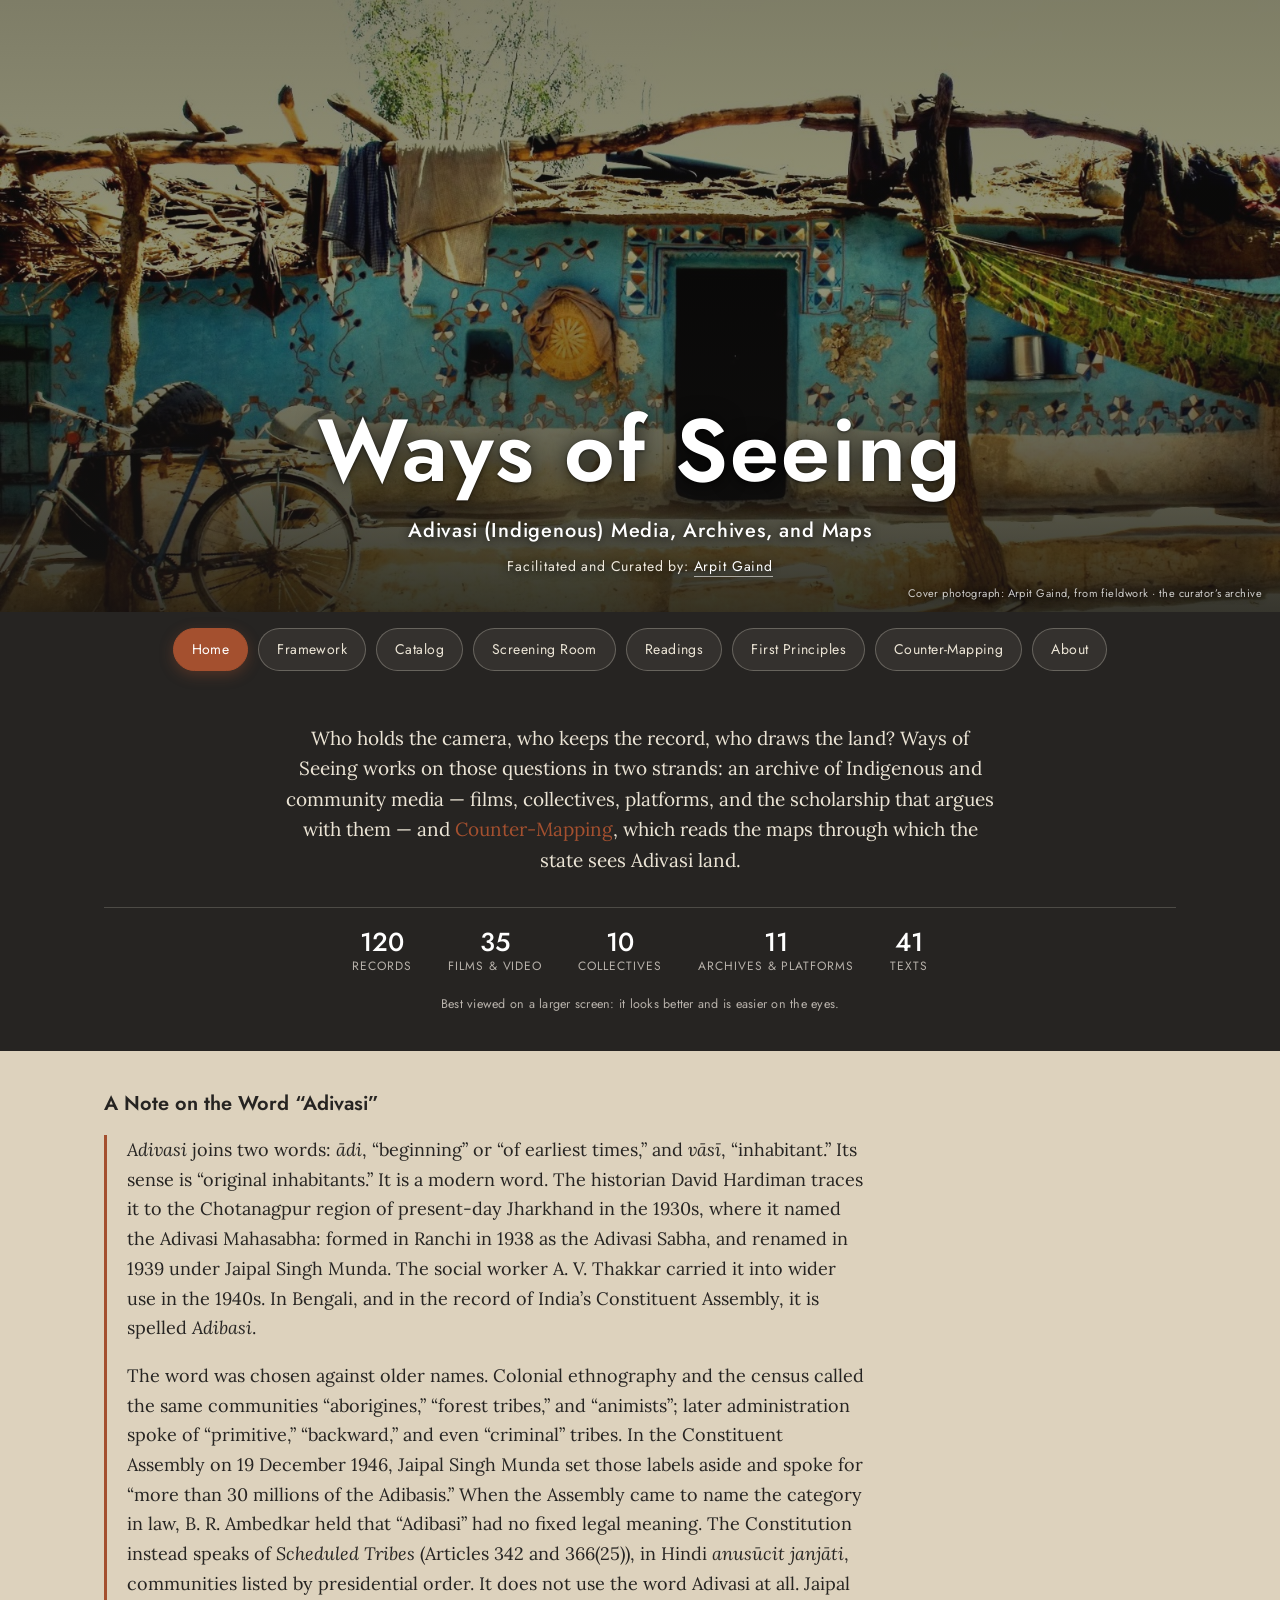
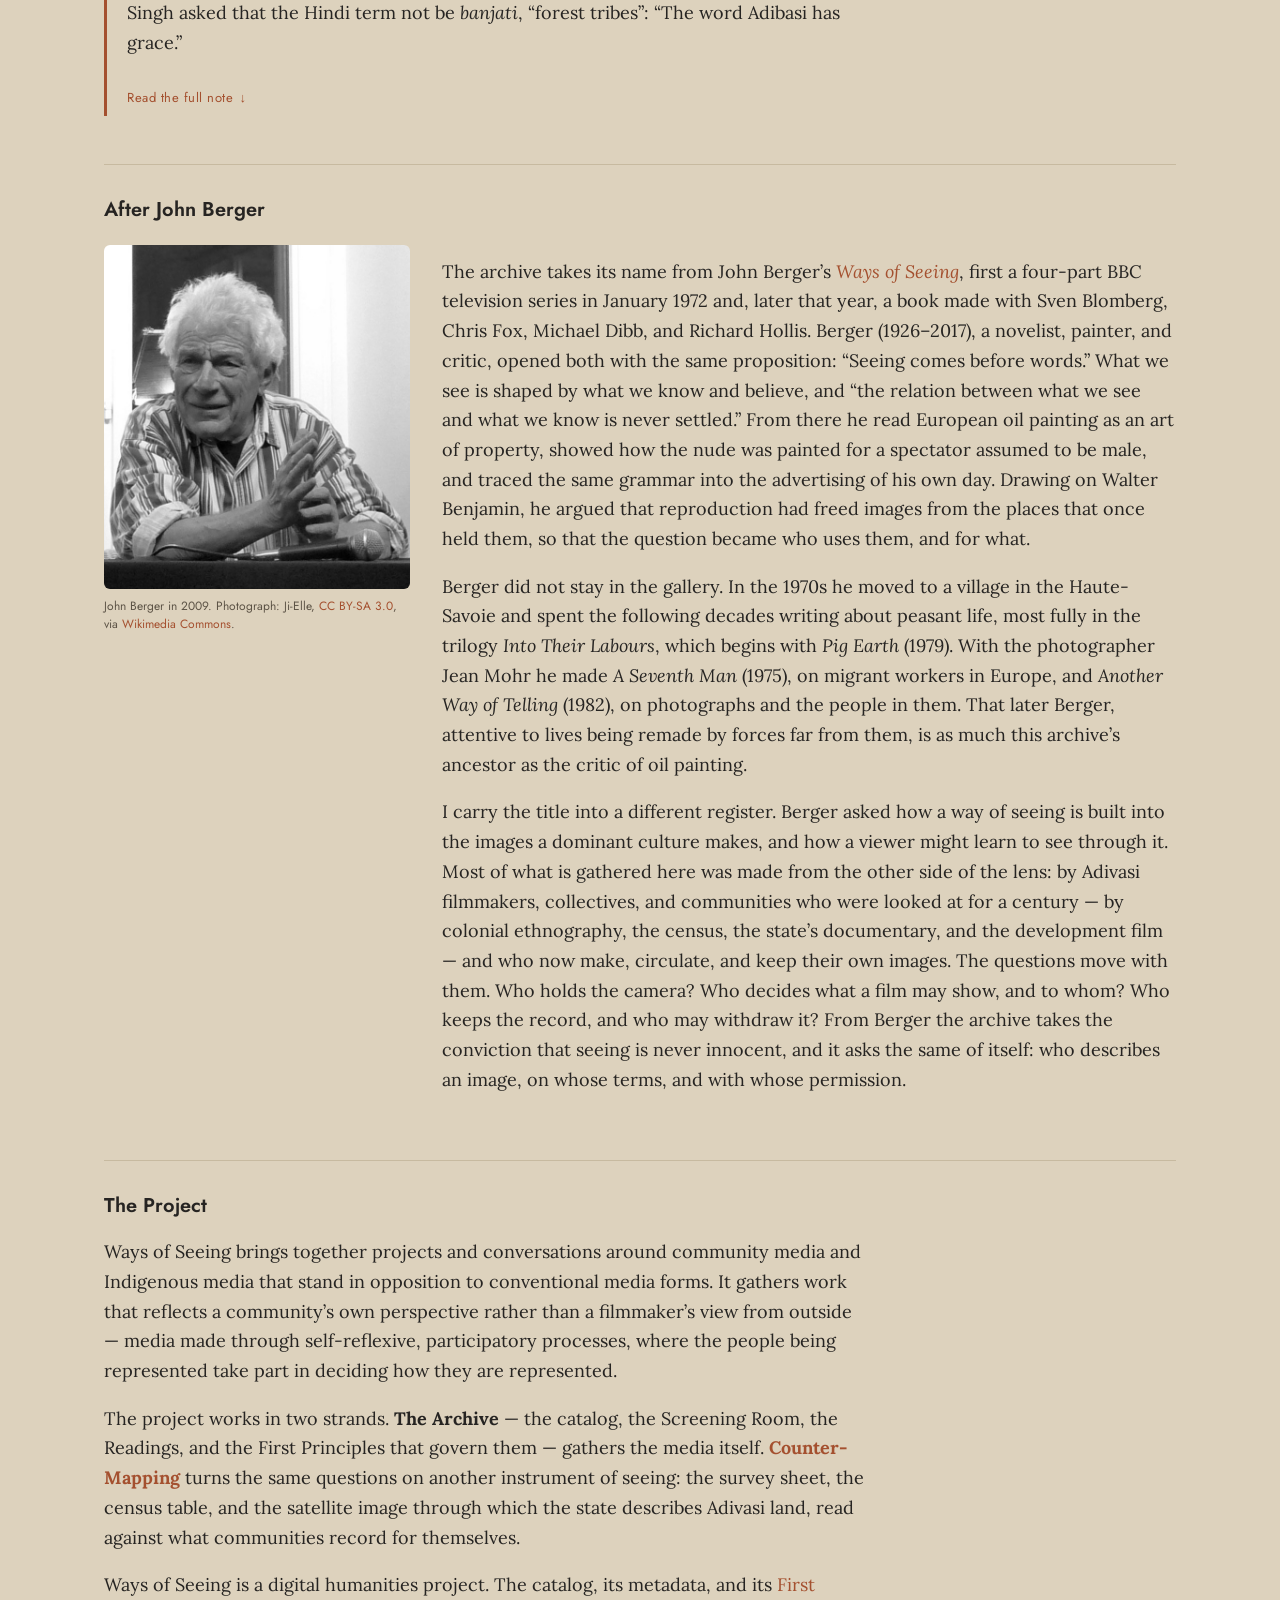
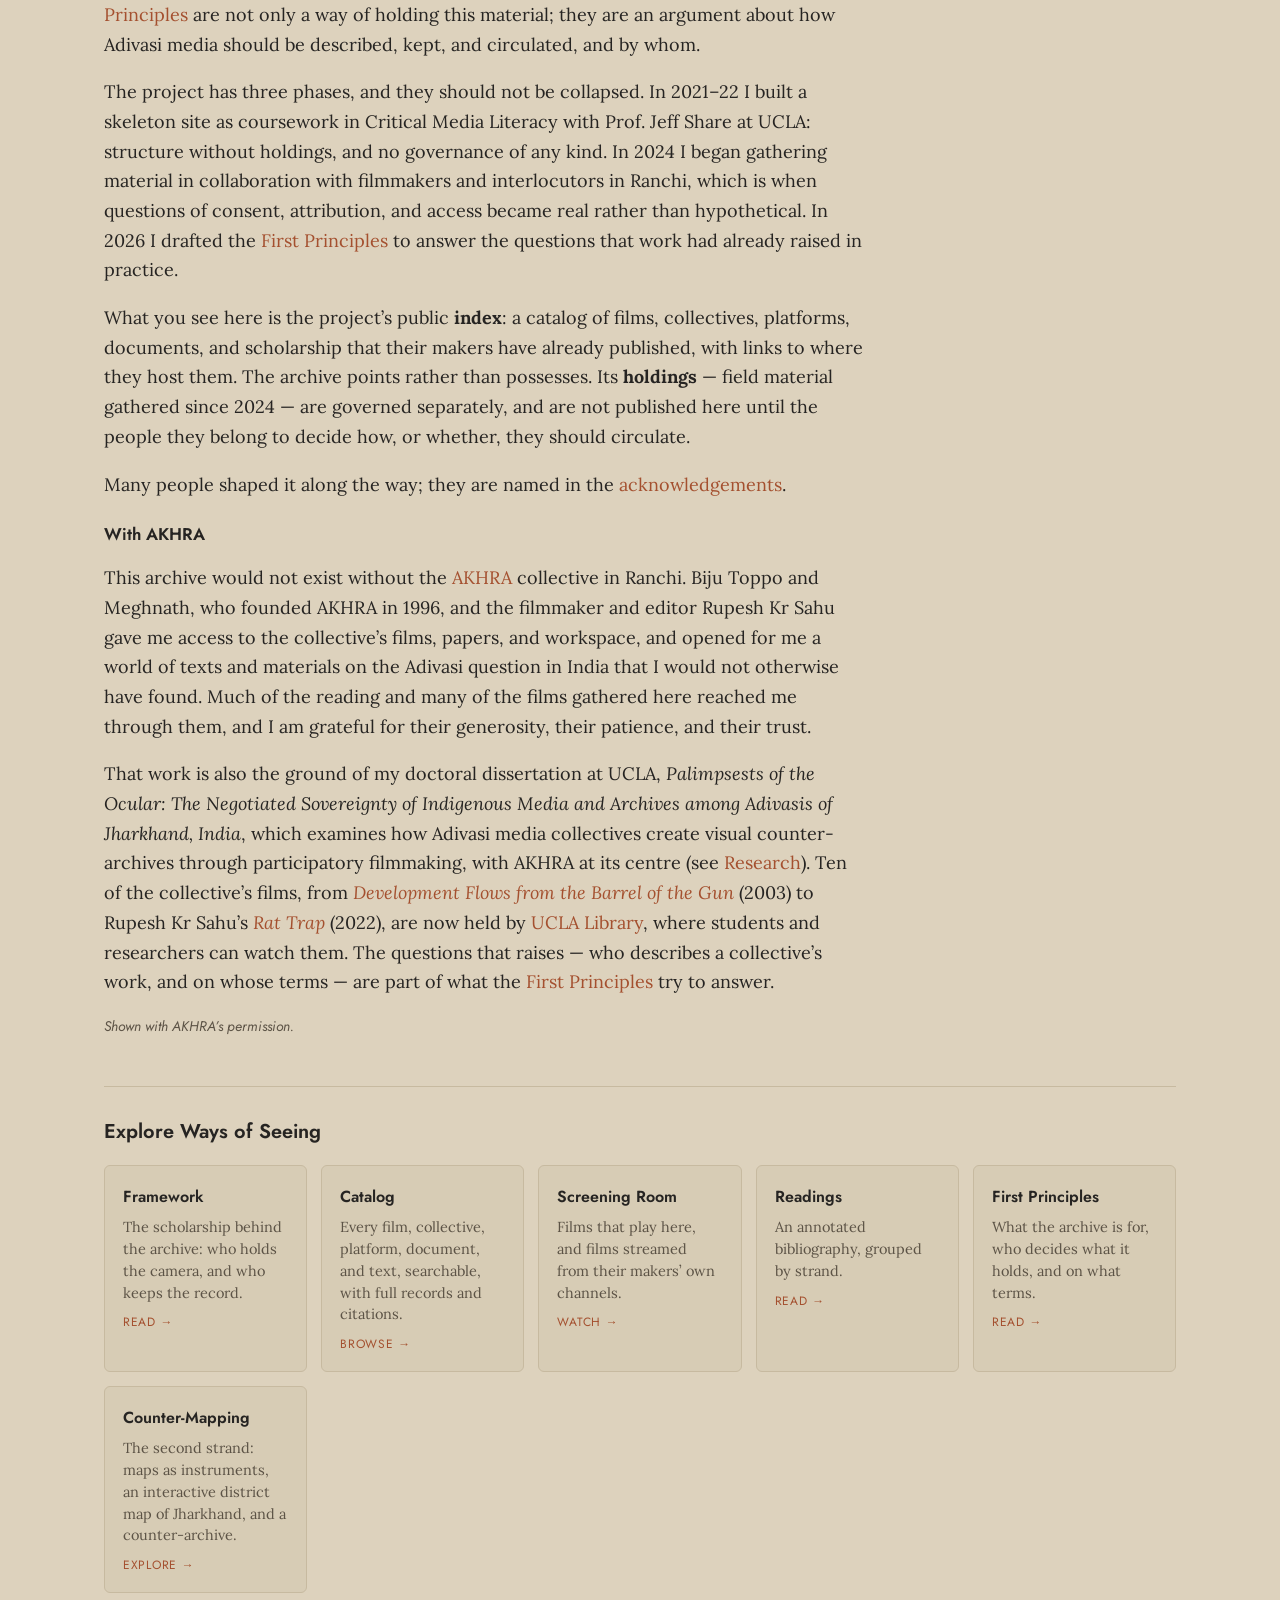
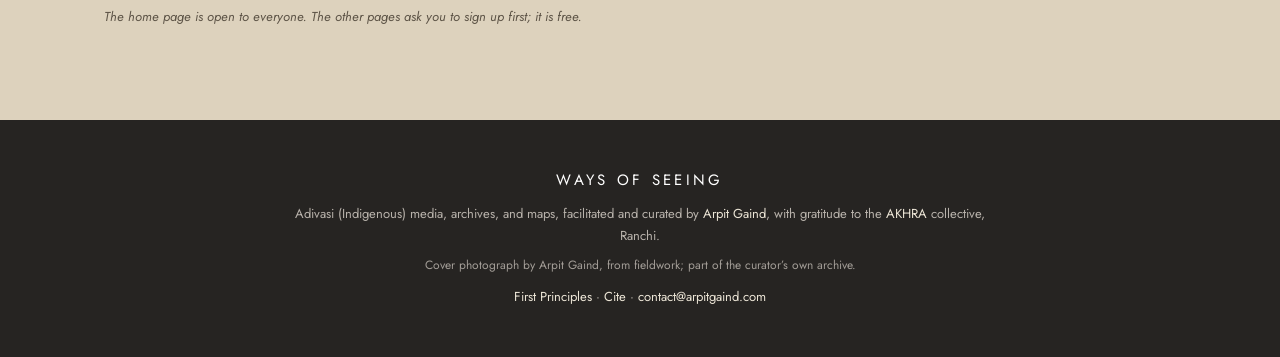
==== commit b5e7f1c7: "Latest dissertation title Co-Authored-By: Claude Opus 5.5 <noreply@anthropic.com>" ====
--- a/index.html
+++ b/index.html
@@ -243,7 +243,7 @@
         trust.
       </p>
       <p>
-        That work is also the ground of my doctoral dissertation at UCLA, <em>Palimpsests of the Ocular: Indigenous Media, Archives, and the Postcolonial Developmental State in Jharkhand, India</em>, which examines how Adivasi
+        That work is also the ground of my doctoral dissertation at UCLA, <em>Palimpsests of the Ocular: The Negotiated Sovereignty of Indigenous Media and Archives among Adivasis of Jharkhand, India</em>, which examines how Adivasi
         media collectives create visual counter-archives through participatory filmmaking, with AKHRA at its centre
         (see <a href="https://arpitgaind.com/research.html#dissertation">Research</a>). Ten of the collective&rsquo;s films, from
         <a href="catalog.html#WOS-022"><em>Development Flows from the Barrel of the Gun</em></a> (2003) to Rupesh Kr Sahu&rsquo;s
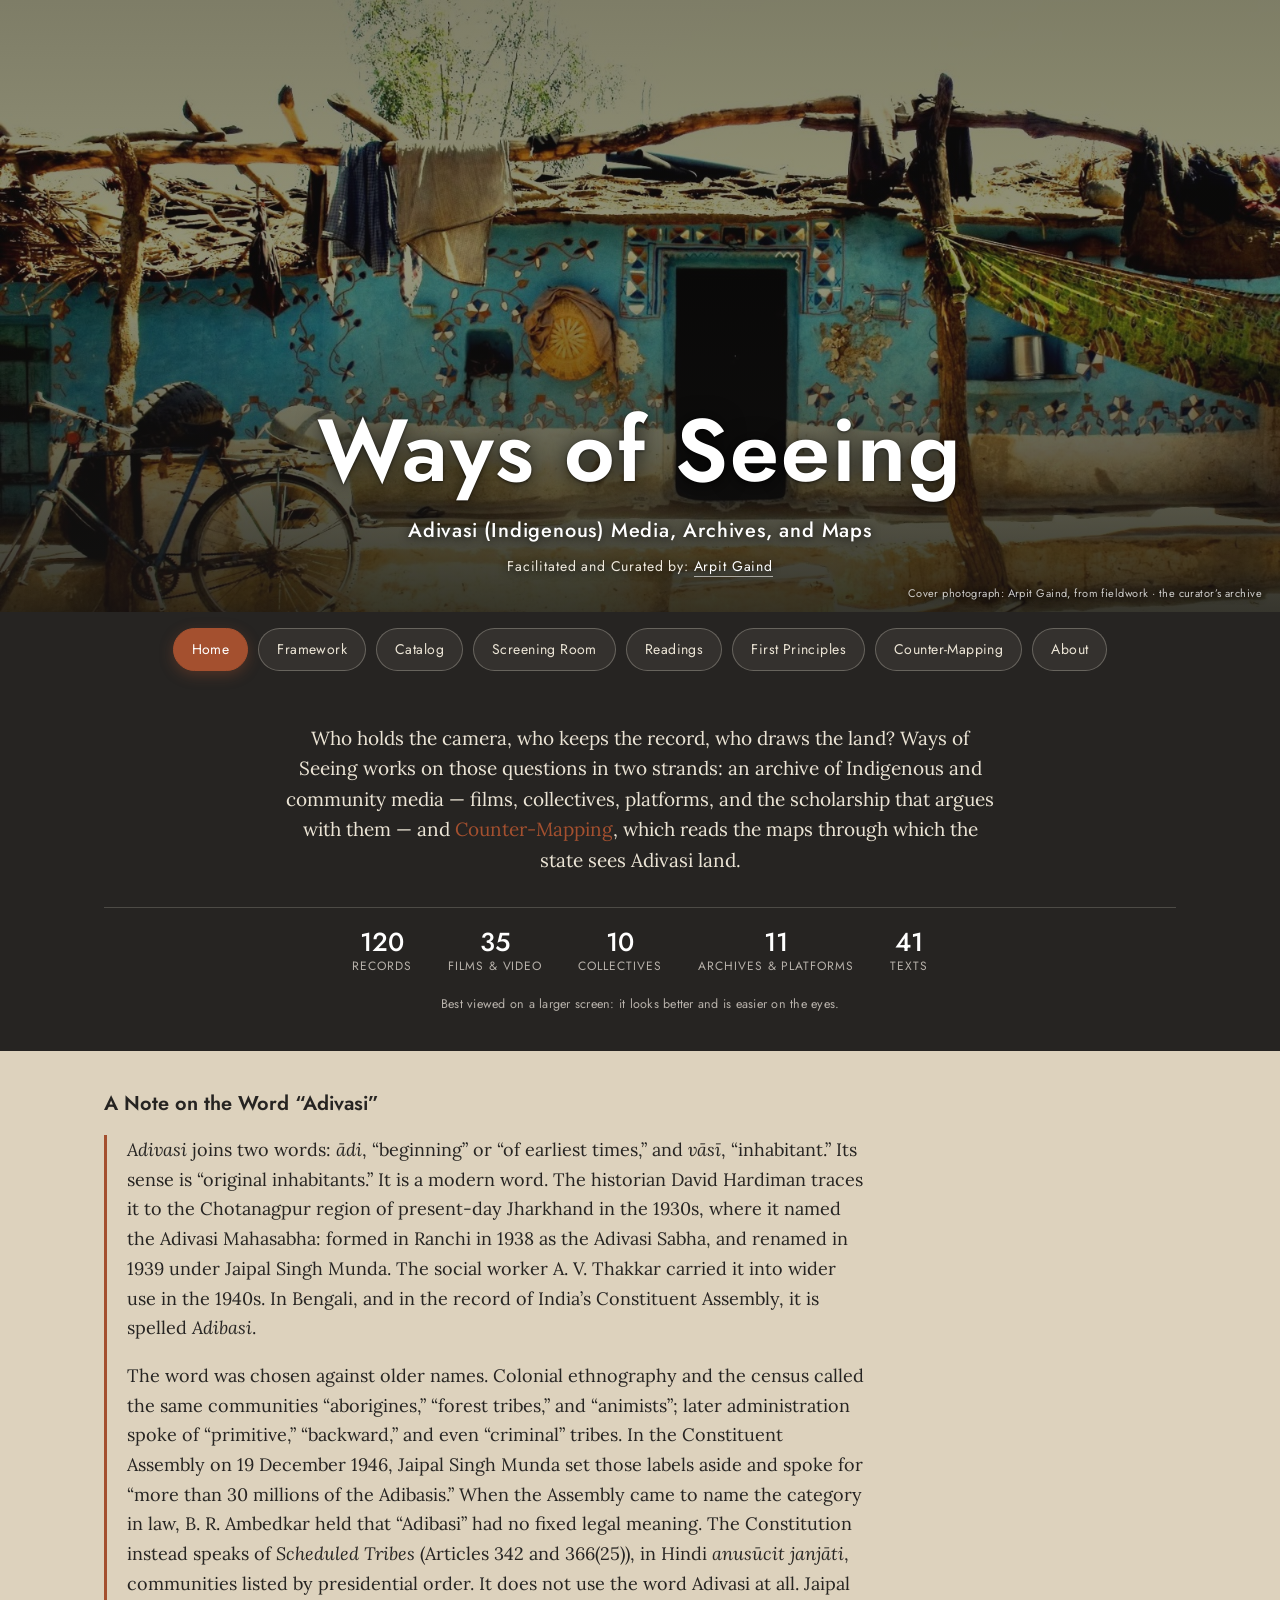
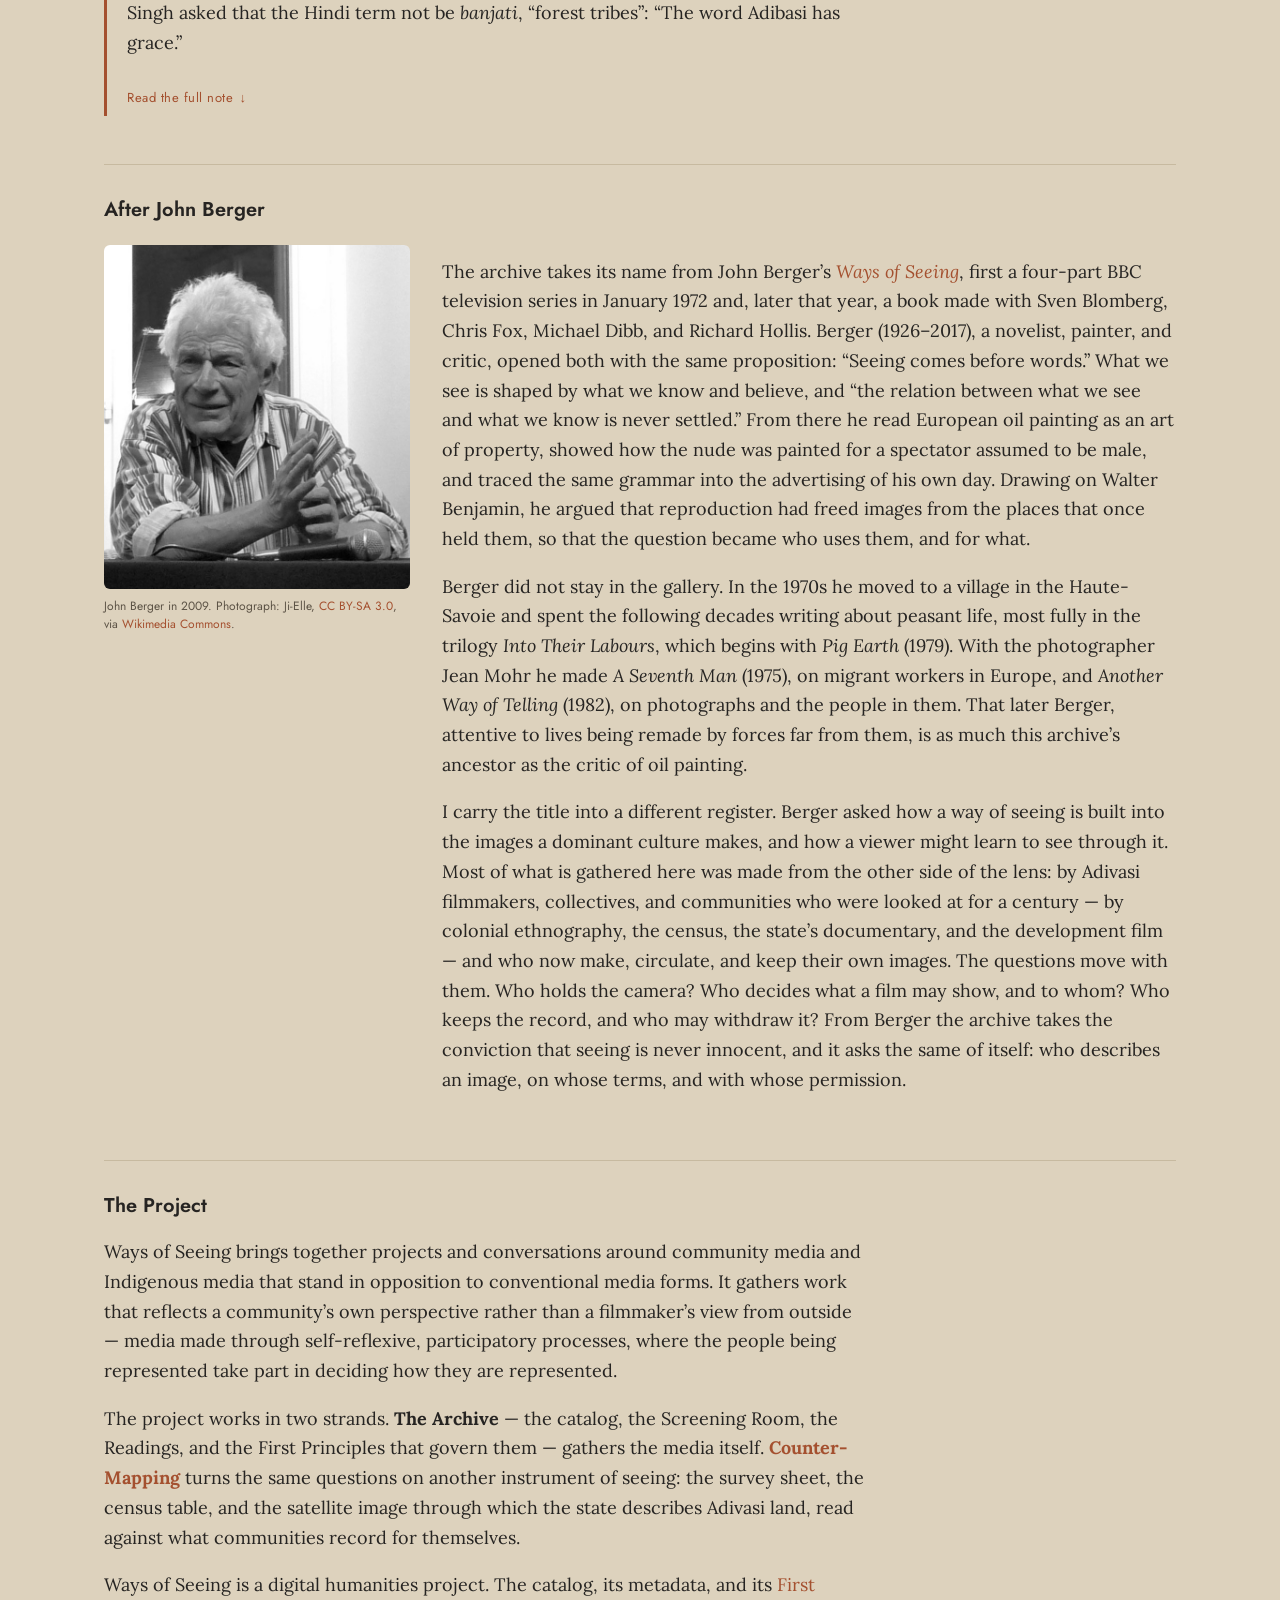
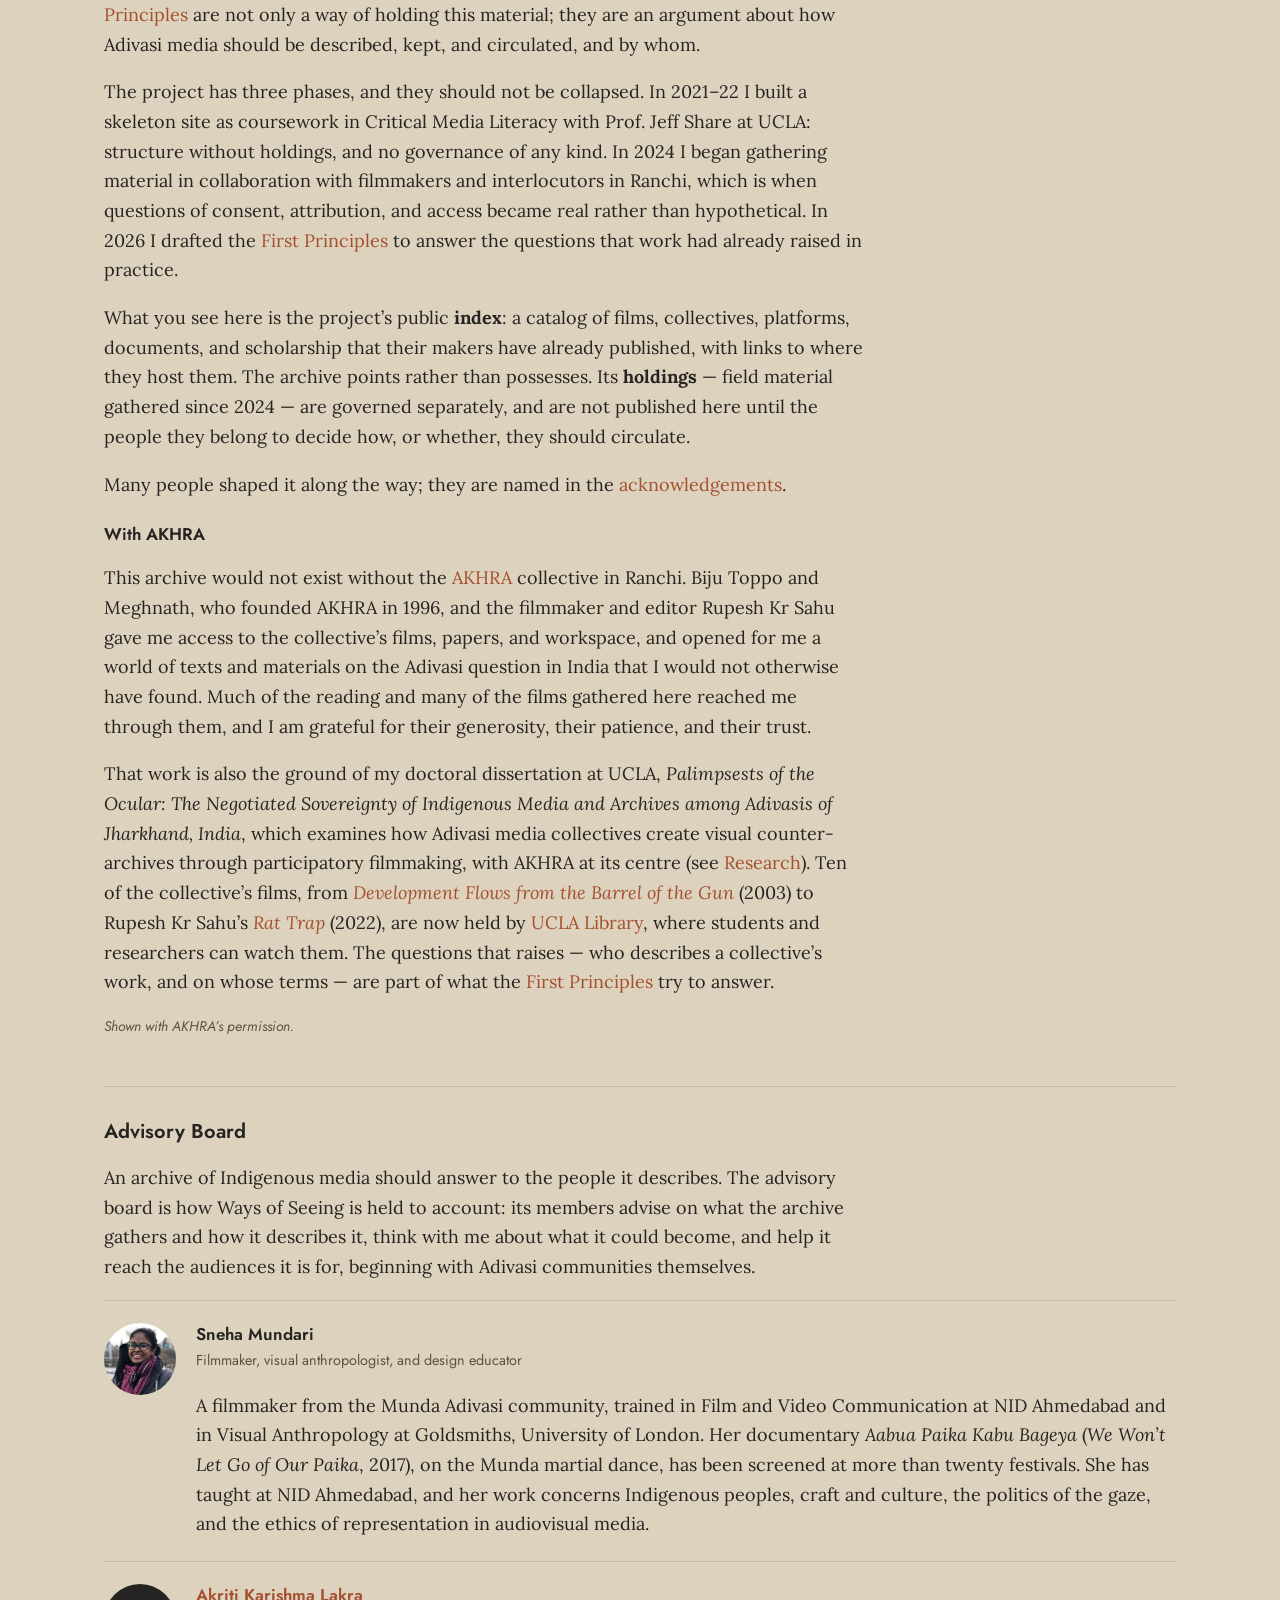
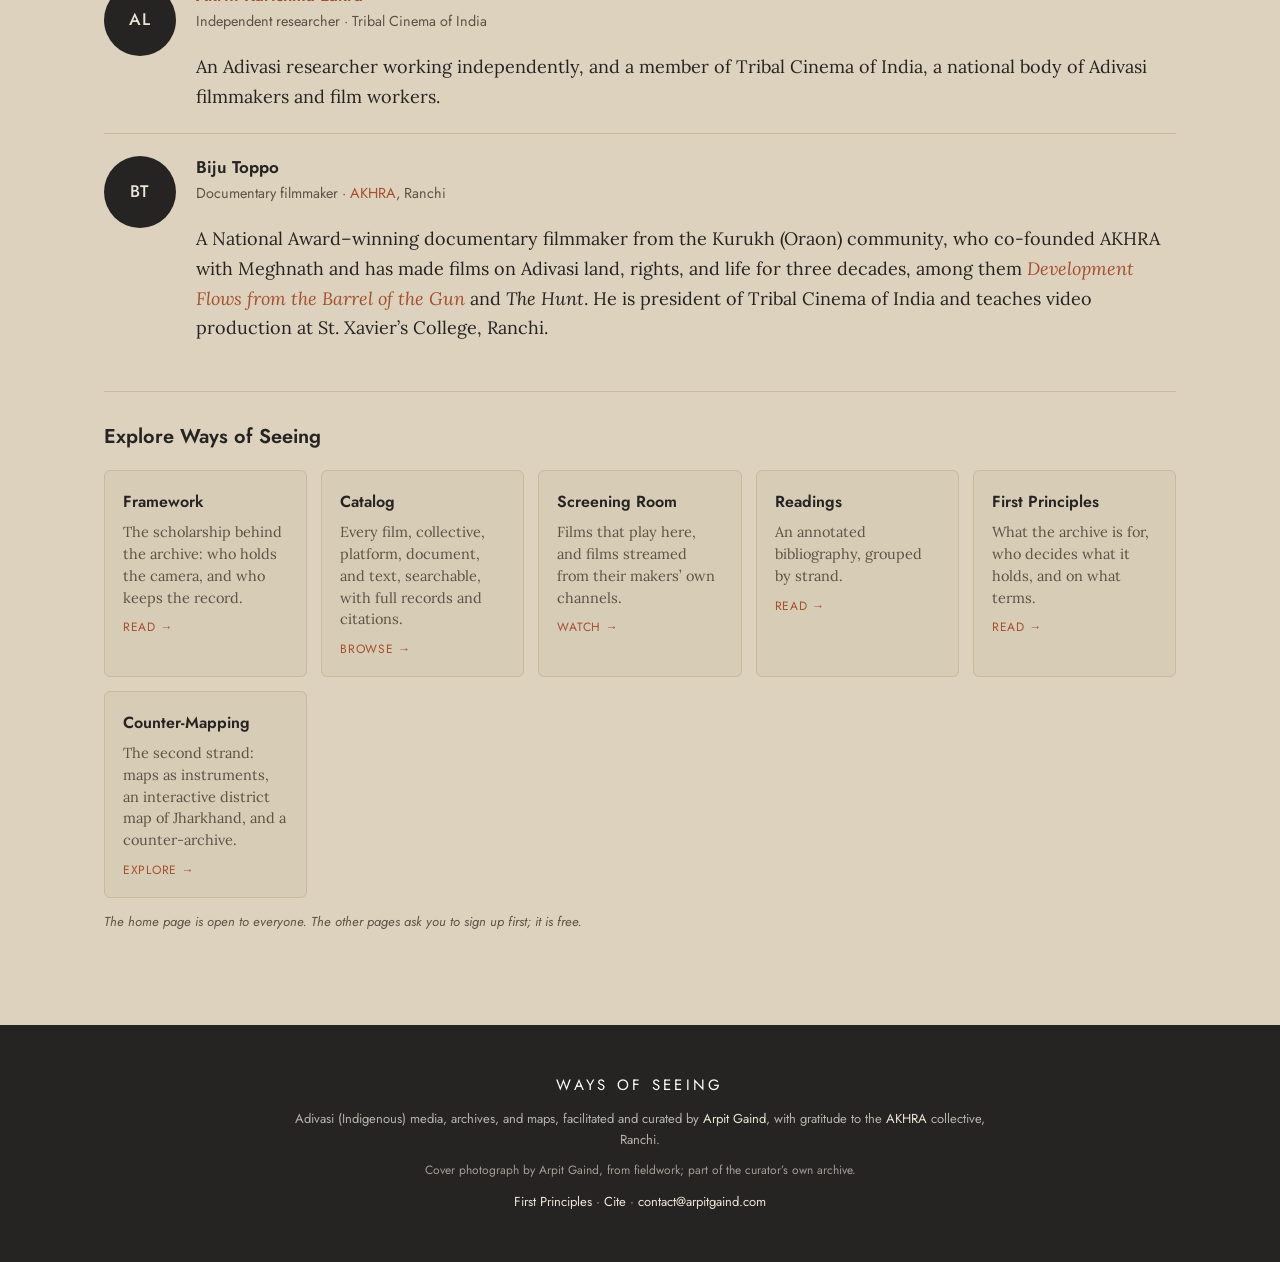
==== commit 939e718e: "Home: Advisory Board (Sneha Mundari, Akriti Karishma Lakra, Biju Toppo) Co-Authored-By: Claude Opus " ====
--- a/index.html
+++ b/index.html
@@ -256,6 +256,50 @@
       <p class="wos-permission">Shown with AKHRA&rsquo;s permission.</p>
     </div>
 
+    <h2 id="advisory">Advisory Board</h2>
+    <div class="wos-prose">
+      <p>
+        An archive of Indigenous media should answer to the people it describes. The advisory board is how Ways of
+        Seeing is held to account: its members advise on what the archive gathers and how it describes it, think with
+        me about what it could become, and help it reach the audiences it is for, beginning with Adivasi communities
+        themselves.
+      </p>
+    </div>
+    <div class="wos-board">
+      <div class="wos-member">
+        <img src="assets/img/board/sneha-mundari.jpg" alt="Sneha Mundari, smiling, in glasses and a scarf, beside a river" loading="lazy">
+        <div>
+          <h3>Sneha Mundari</h3>
+          <p class="wos-member-role">Filmmaker, visual anthropologist, and design educator</p>
+          <p>A filmmaker from the Munda Adivasi community, trained in Film and Video Communication at NID Ahmedabad and in
+          Visual Anthropology at Goldsmiths, University of London. Her documentary <em>Aabua Paika Kabu Bageya</em>
+          (<em>We Won&rsquo;t Let Go of Our Paika</em>, 2017), on the Munda martial dance, has been screened at more
+          than twenty festivals. She has taught at NID Ahmedabad, and her work concerns Indigenous peoples, craft and
+          culture, the politics of the gaze, and the ethics of representation in audiovisual media.</p>
+        </div>
+      </div>
+      <div class="wos-member">
+        <div class="wos-member-mark" aria-hidden="true">AL</div>
+        <div>
+          <h3><a href="https://in.linkedin.com/in/akriti-karishma-lakra-830898191" target="_blank" rel="noopener">Akriti Karishma Lakra</a></h3>
+          <p class="wos-member-role">Independent researcher &middot; Tribal Cinema of India</p>
+          <p>An Adivasi researcher working independently, and a member of Tribal Cinema of India, a national body of
+          Adivasi filmmakers and film workers.</p>
+        </div>
+      </div>
+      <div class="wos-member">
+        <div class="wos-member-mark" aria-hidden="true">BT</div>
+        <div>
+          <h3>Biju Toppo</h3>
+          <p class="wos-member-role">Documentary filmmaker &middot; <a href="catalog.html#WOS-010">AKHRA</a>, Ranchi</p>
+          <p>A National Award&ndash;winning documentary filmmaker from the Kurukh (Oraon) community, who co-founded
+          AKHRA with Meghnath and has made films on Adivasi land, rights, and life for three decades, among them
+          <a href="catalog.html#WOS-022"><em>Development Flows from the Barrel of the Gun</em></a> and <em>The Hunt</em>.
+          He is president of Tribal Cinema of India and teaches video production at St. Xavier&rsquo;s College, Ranchi.</p>
+        </div>
+      </div>
+    </div>
+
     <h2 id="explore">Explore Ways of Seeing</h2>
     <div class="wos-paths">
       <a class="wos-path" href="framework.html">
--- a/assets/css/style.css
+++ b/assets/css/style.css
@@ -1586,3 +1586,19 @@
   .cm-legend strong { flex-basis: 100%; margin-bottom: 2px; }
   .cm-legend i { width: 12px; height: 10px; }
 }
+
+/* Advisory board */
+.wos-board { display: grid; gap: 22px; margin: 8px 0 40px; }
+.wos-member { display: grid; grid-template-columns: 72px minmax(0, 1fr); gap: 20px; align-items: start;
+  border-top: 1px solid var(--line); padding-top: 22px; }
+.wos-member-mark { width: 72px; height: 72px; border-radius: 50%; display: grid; place-items: center;
+  background: var(--dark); color: var(--off-white); font-family: var(--font-ui); font-weight: 500;
+  letter-spacing: 0.08em; font-size: 1.05rem; }
+.wos-member img { width: 72px; height: 72px; border-radius: 50%; object-fit: cover; display: block; }
+.wos-member h3 { margin: 0 0 4px; }
+.wos-member-role { font-family: var(--font-ui); font-size: 0.9rem; color: var(--ink-soft); margin: 0 0 8px; }
+.wos-member p:last-child { margin-bottom: 0; }
+@media (max-width: 560px) {
+  .wos-member { grid-template-columns: 56px minmax(0, 1fr); gap: 14px; }
+  .wos-member-mark, .wos-member img { width: 56px; height: 56px; font-size: 0.9rem; }
+}
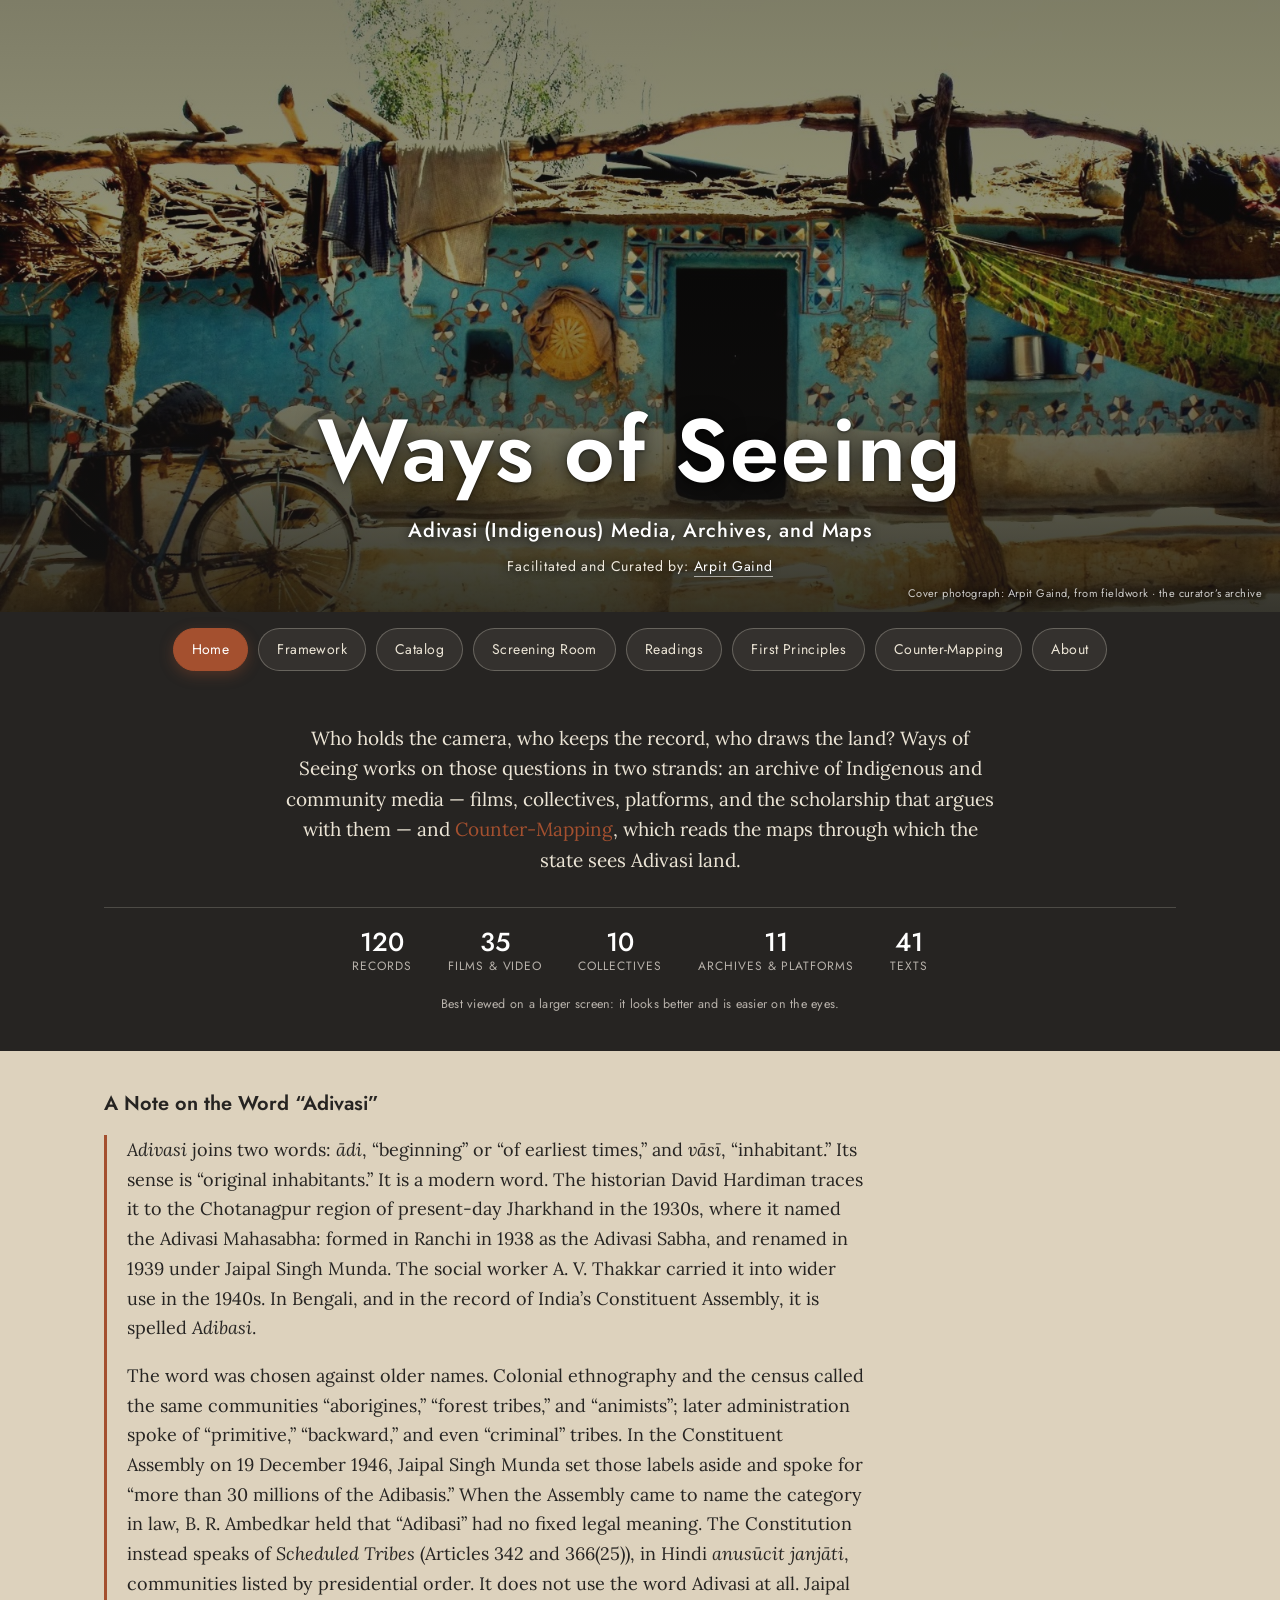
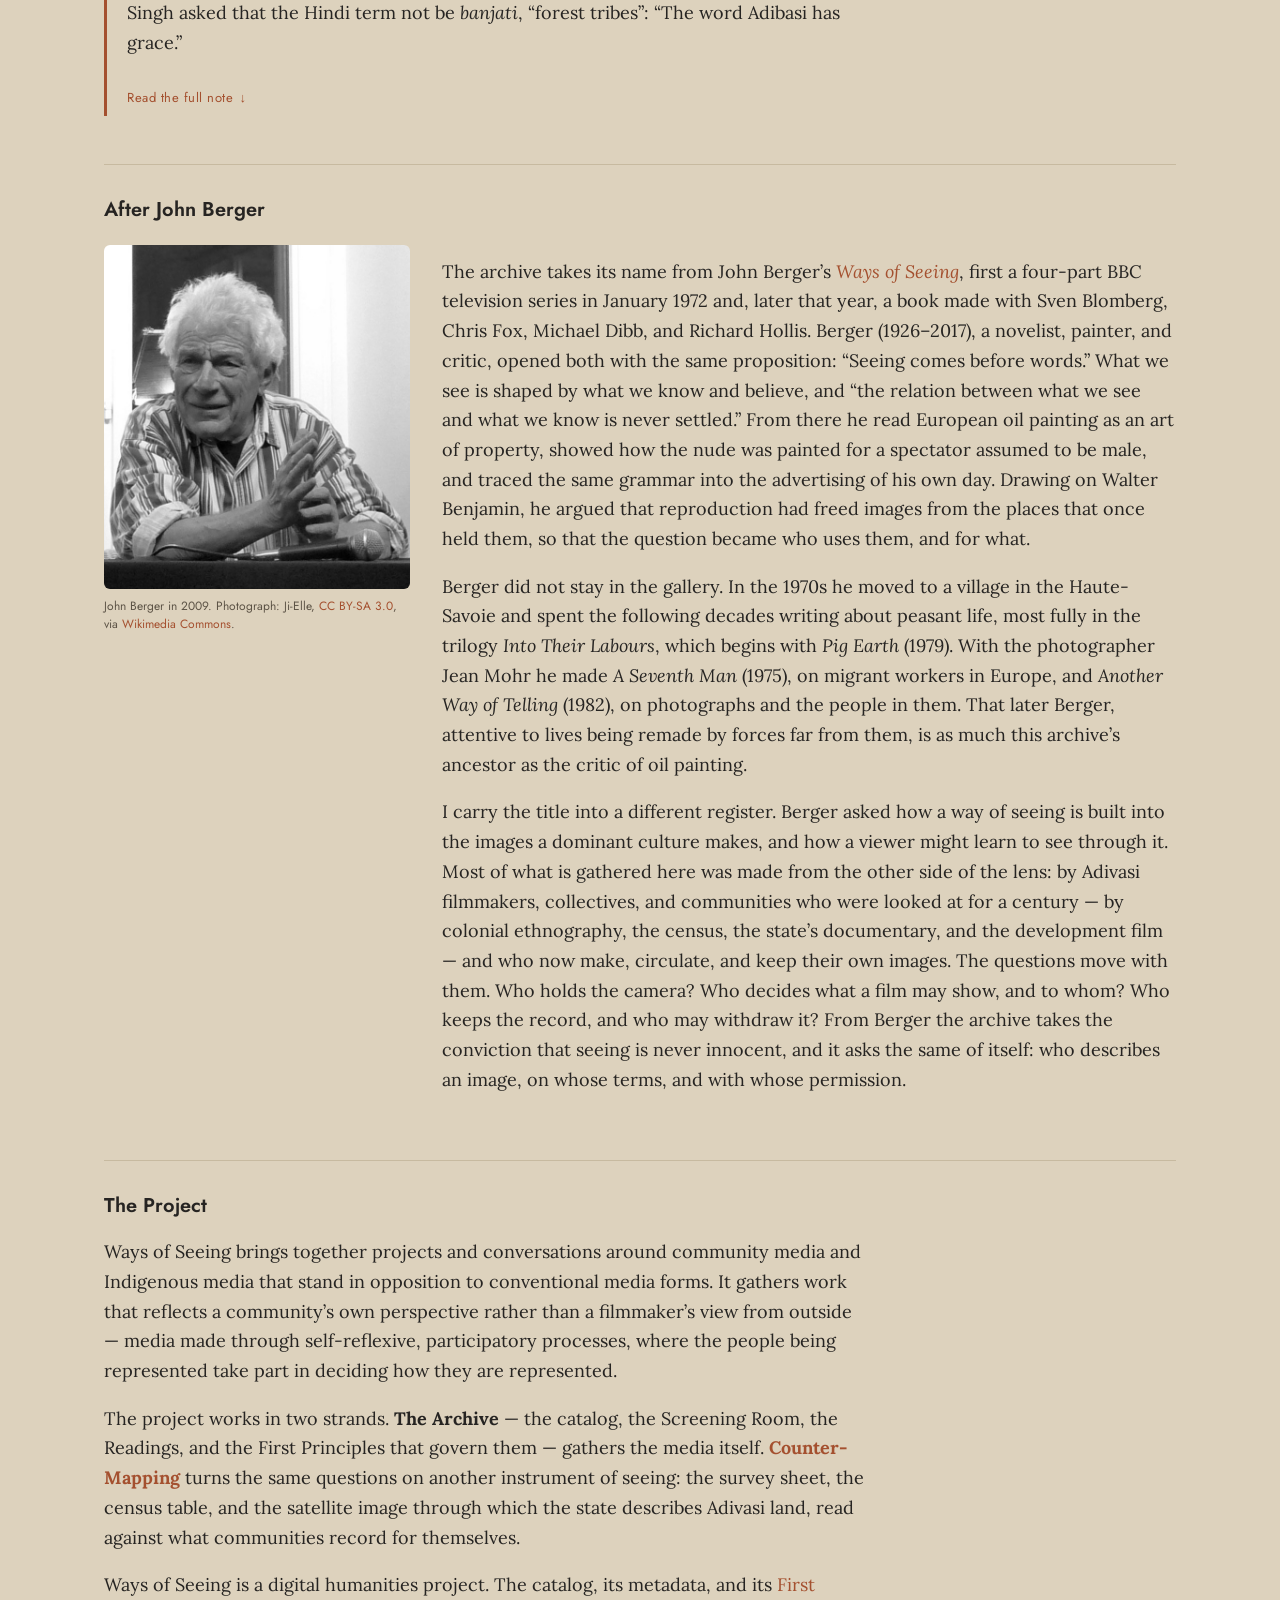
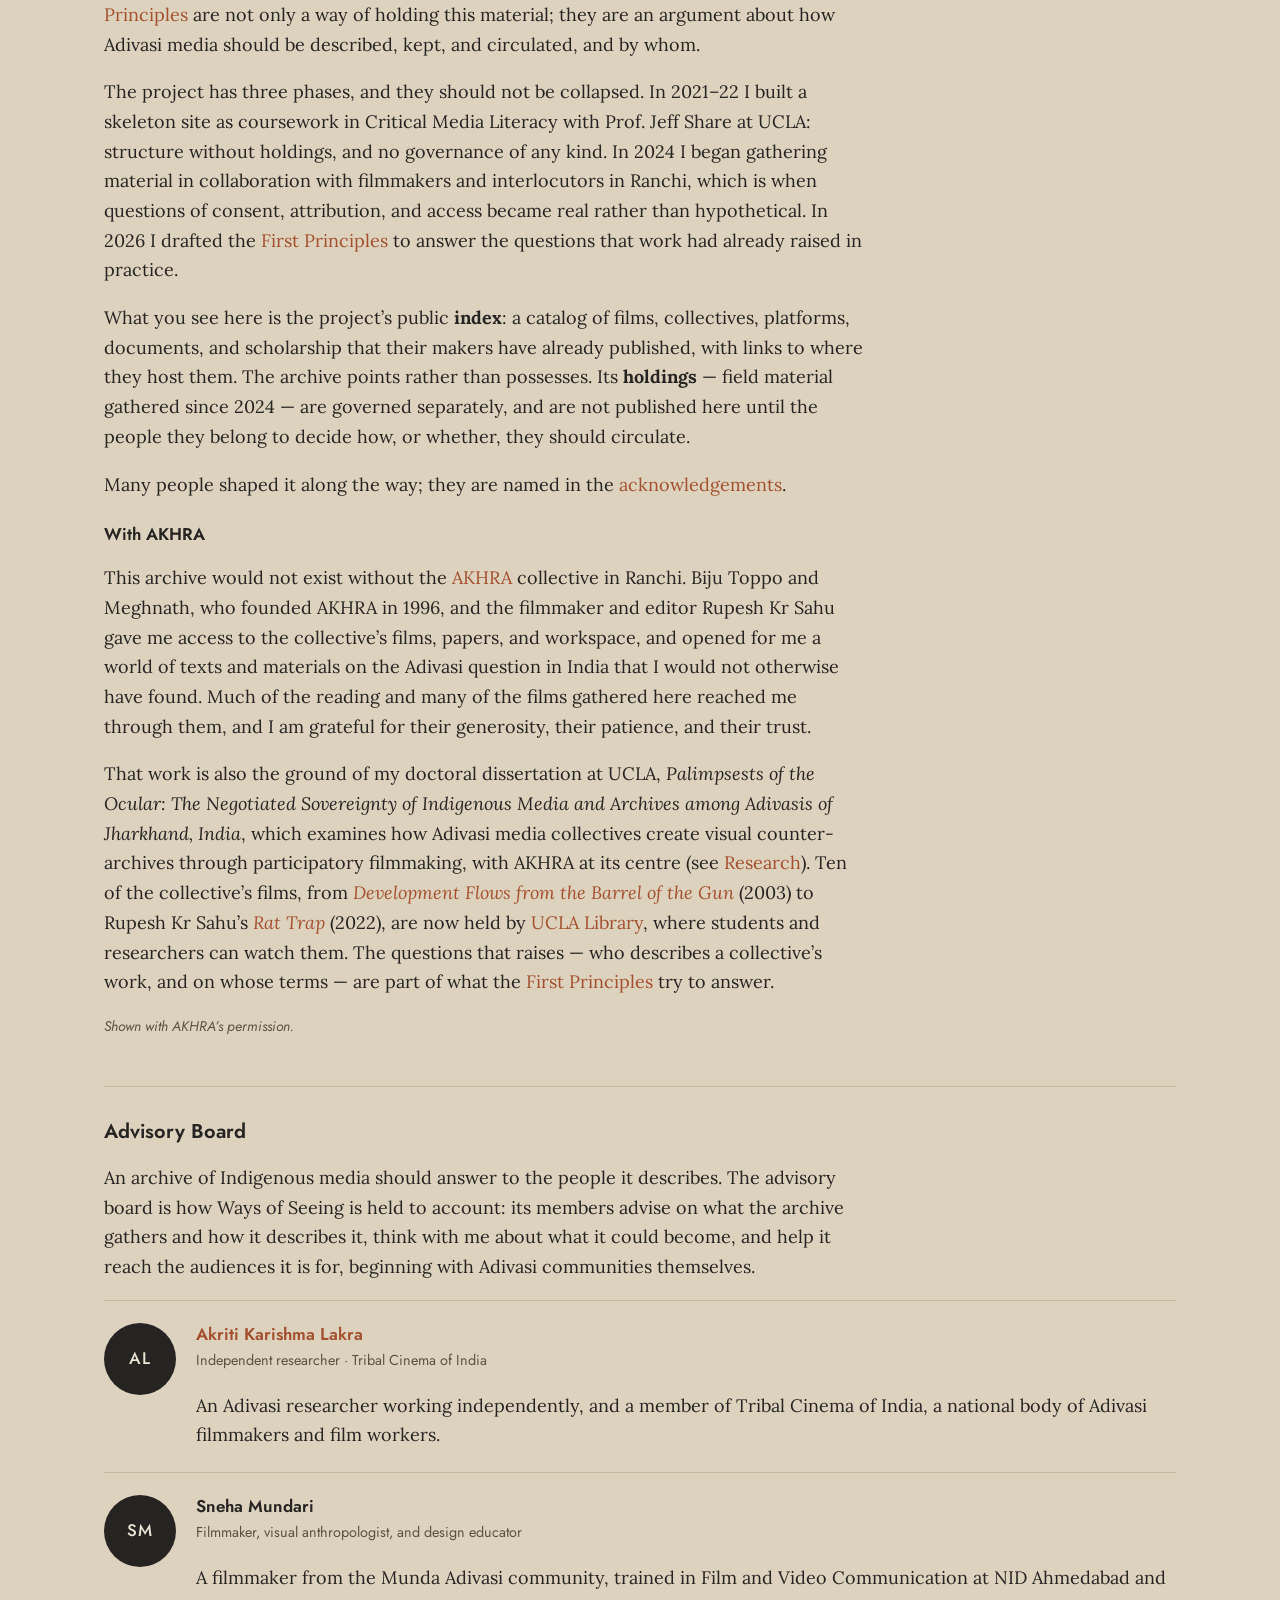
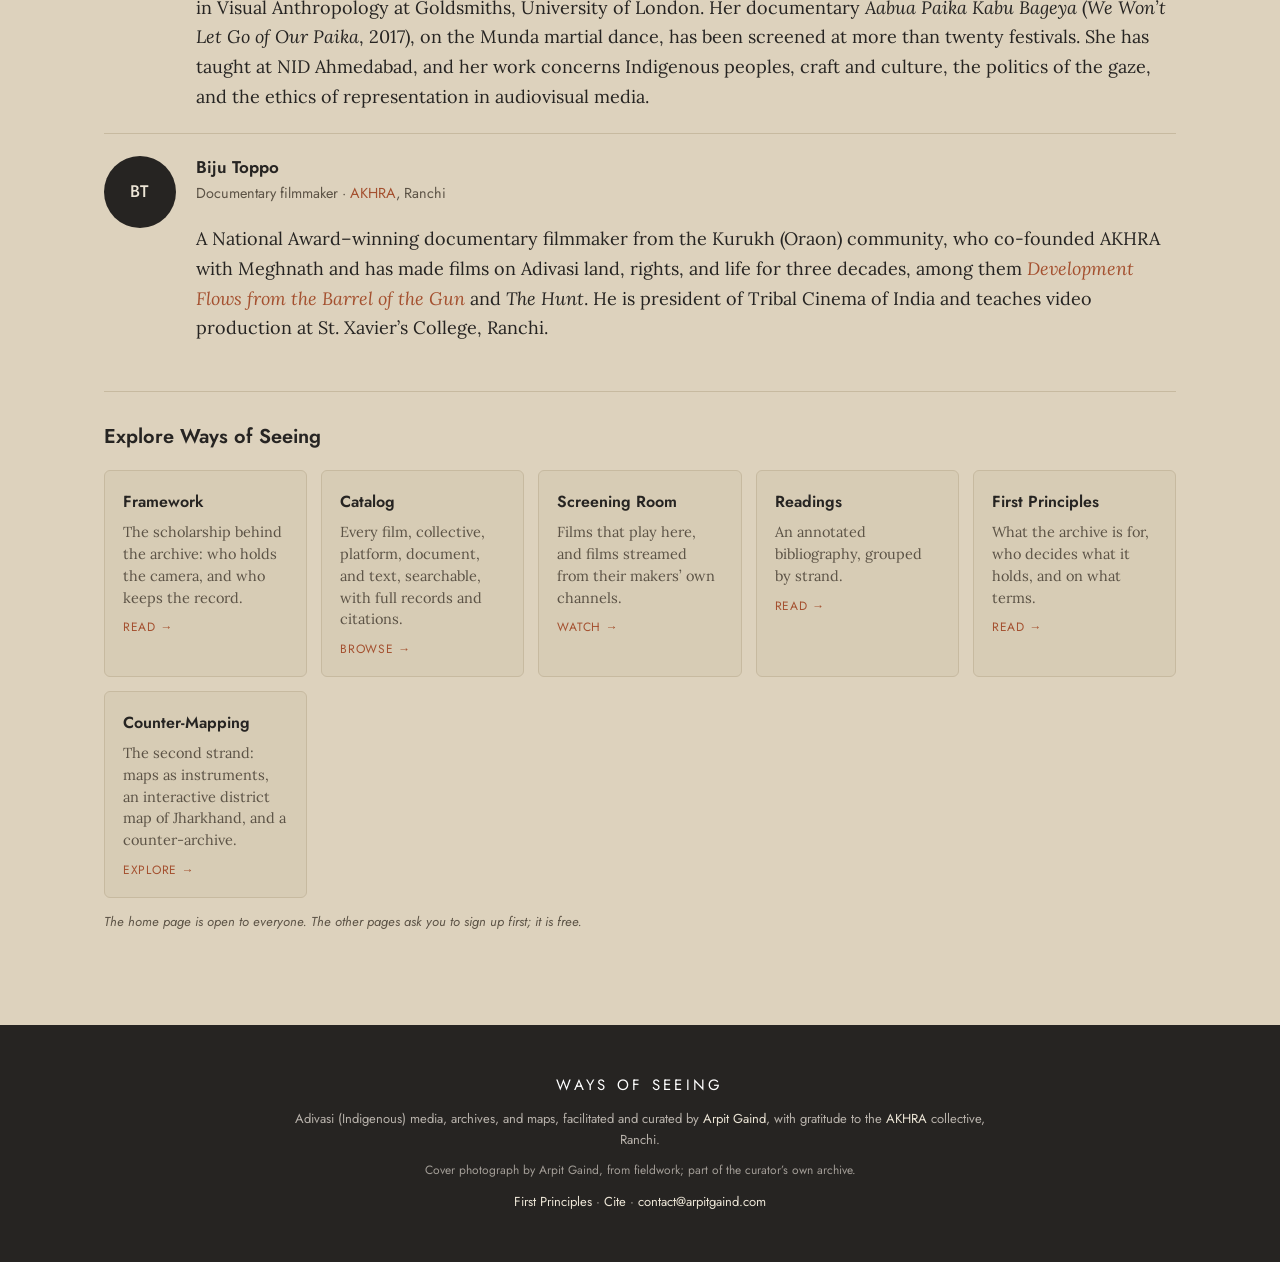
==== commit c94c7191: "Advisory Board: initials for all, alphabetical by surname Co-Authored-By: Claude Opus 5.5 <noreply@a" ====
--- a/index.html
+++ b/index.html
@@ -267,7 +267,16 @@
     </div>
     <div class="wos-board">
       <div class="wos-member">
-        <img src="assets/img/board/sneha-mundari.jpg" alt="Sneha Mundari, smiling, in glasses and a scarf, beside a river" loading="lazy">
+        <div class="wos-member-mark" aria-hidden="true">AL</div>
+        <div>
+          <h3><a href="https://in.linkedin.com/in/akriti-karishma-lakra-830898191" target="_blank" rel="noopener">Akriti Karishma Lakra</a></h3>
+          <p class="wos-member-role">Independent researcher &middot; Tribal Cinema of India</p>
+          <p>An Adivasi researcher working independently, and a member of Tribal Cinema of India, a national body of
+          Adivasi filmmakers and film workers.</p>
+        </div>
+      </div>
+      <div class="wos-member">
+        <div class="wos-member-mark" aria-hidden="true">SM</div>
         <div>
           <h3>Sneha Mundari</h3>
           <p class="wos-member-role">Filmmaker, visual anthropologist, and design educator</p>
@@ -276,15 +285,6 @@
           (<em>We Won&rsquo;t Let Go of Our Paika</em>, 2017), on the Munda martial dance, has been screened at more
           than twenty festivals. She has taught at NID Ahmedabad, and her work concerns Indigenous peoples, craft and
           culture, the politics of the gaze, and the ethics of representation in audiovisual media.</p>
-        </div>
-      </div>
-      <div class="wos-member">
-        <div class="wos-member-mark" aria-hidden="true">AL</div>
-        <div>
-          <h3><a href="https://in.linkedin.com/in/akriti-karishma-lakra-830898191" target="_blank" rel="noopener">Akriti Karishma Lakra</a></h3>
-          <p class="wos-member-role">Independent researcher &middot; Tribal Cinema of India</p>
-          <p>An Adivasi researcher working independently, and a member of Tribal Cinema of India, a national body of
-          Adivasi filmmakers and film workers.</p>
         </div>
       </div>
       <div class="wos-member">
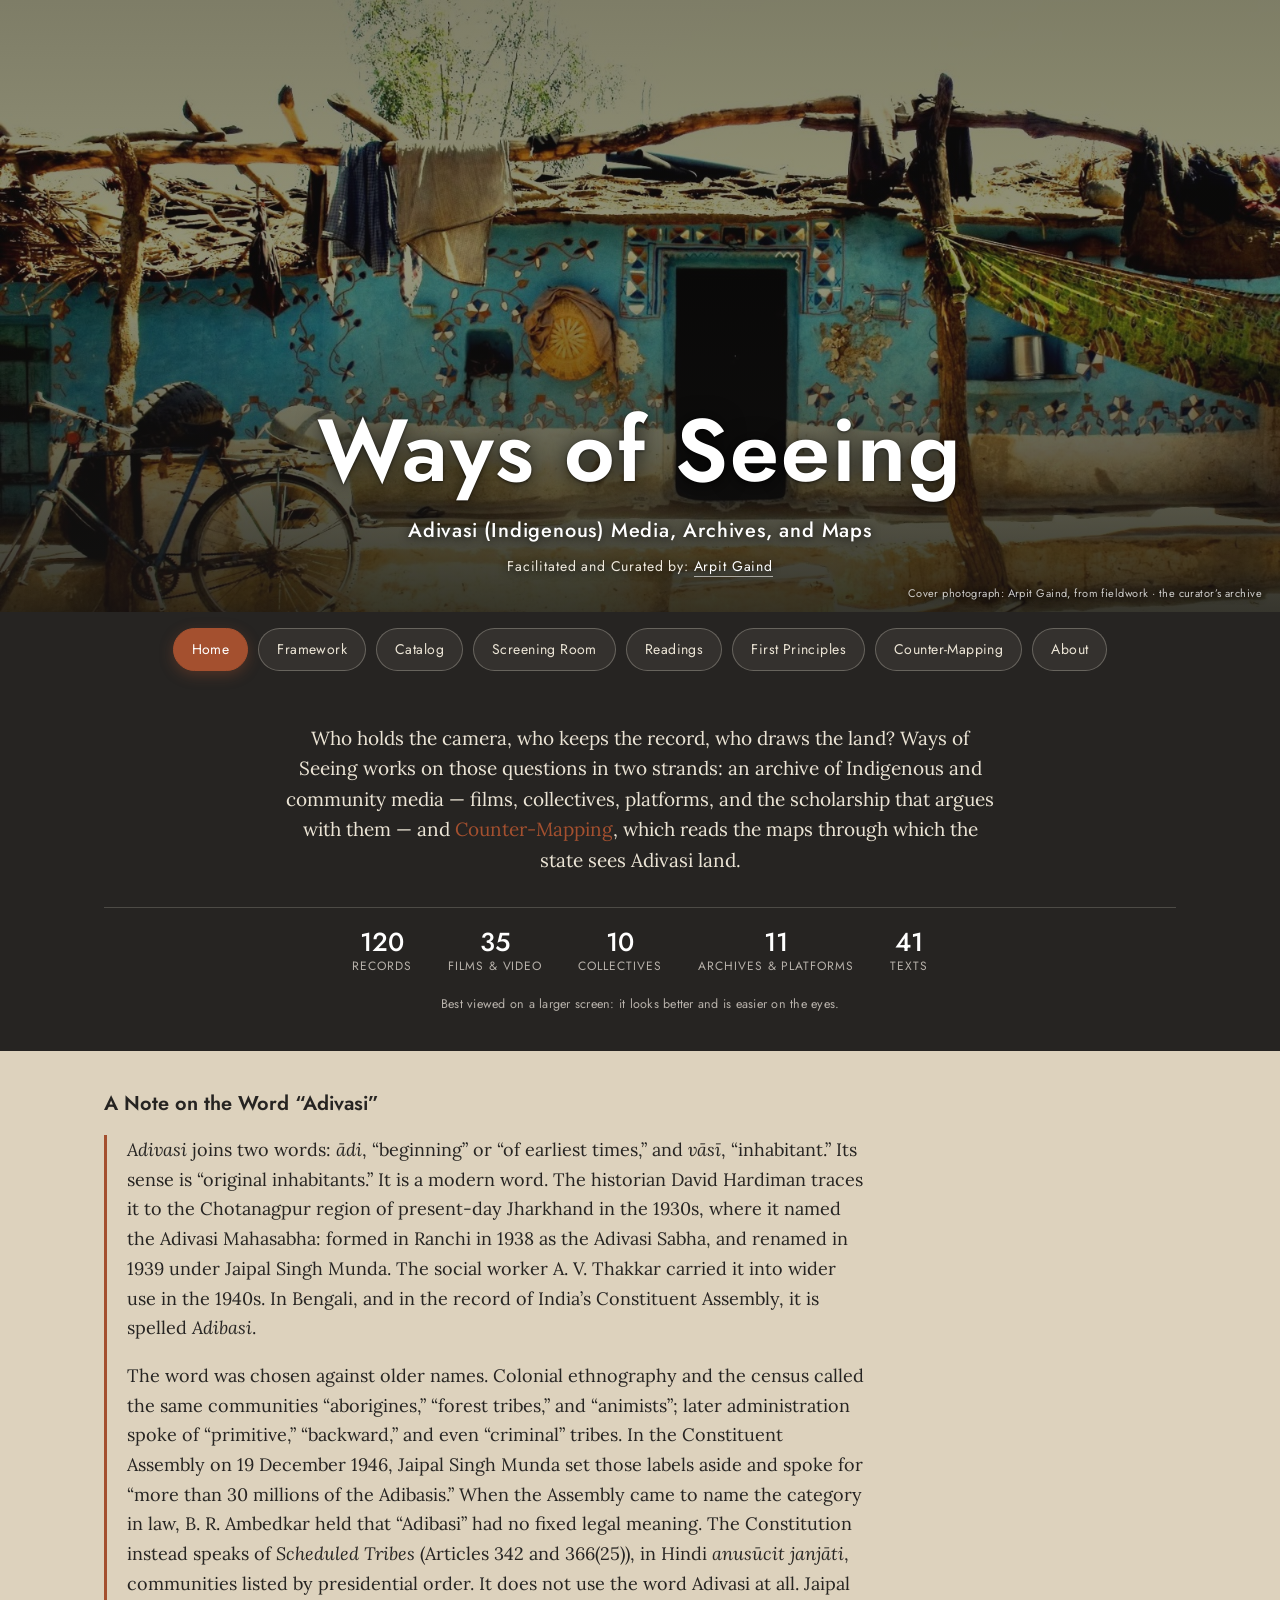
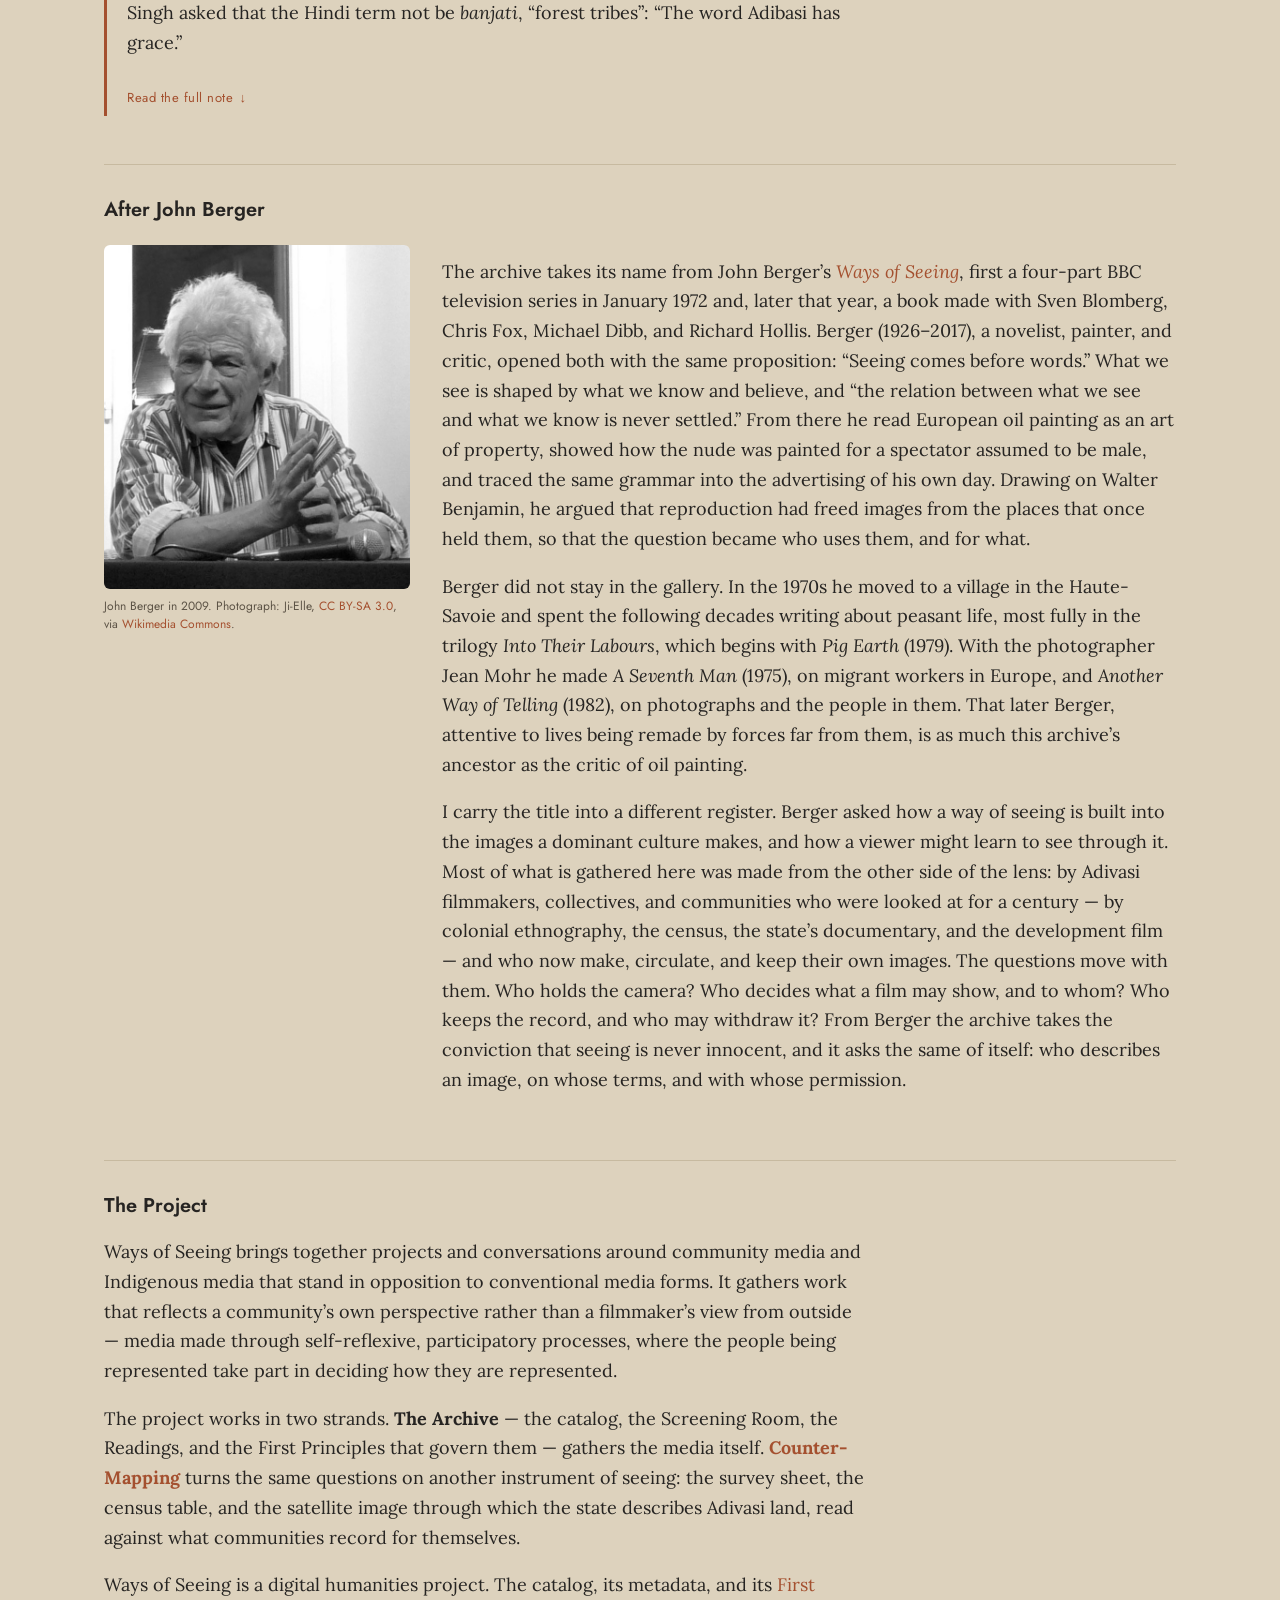
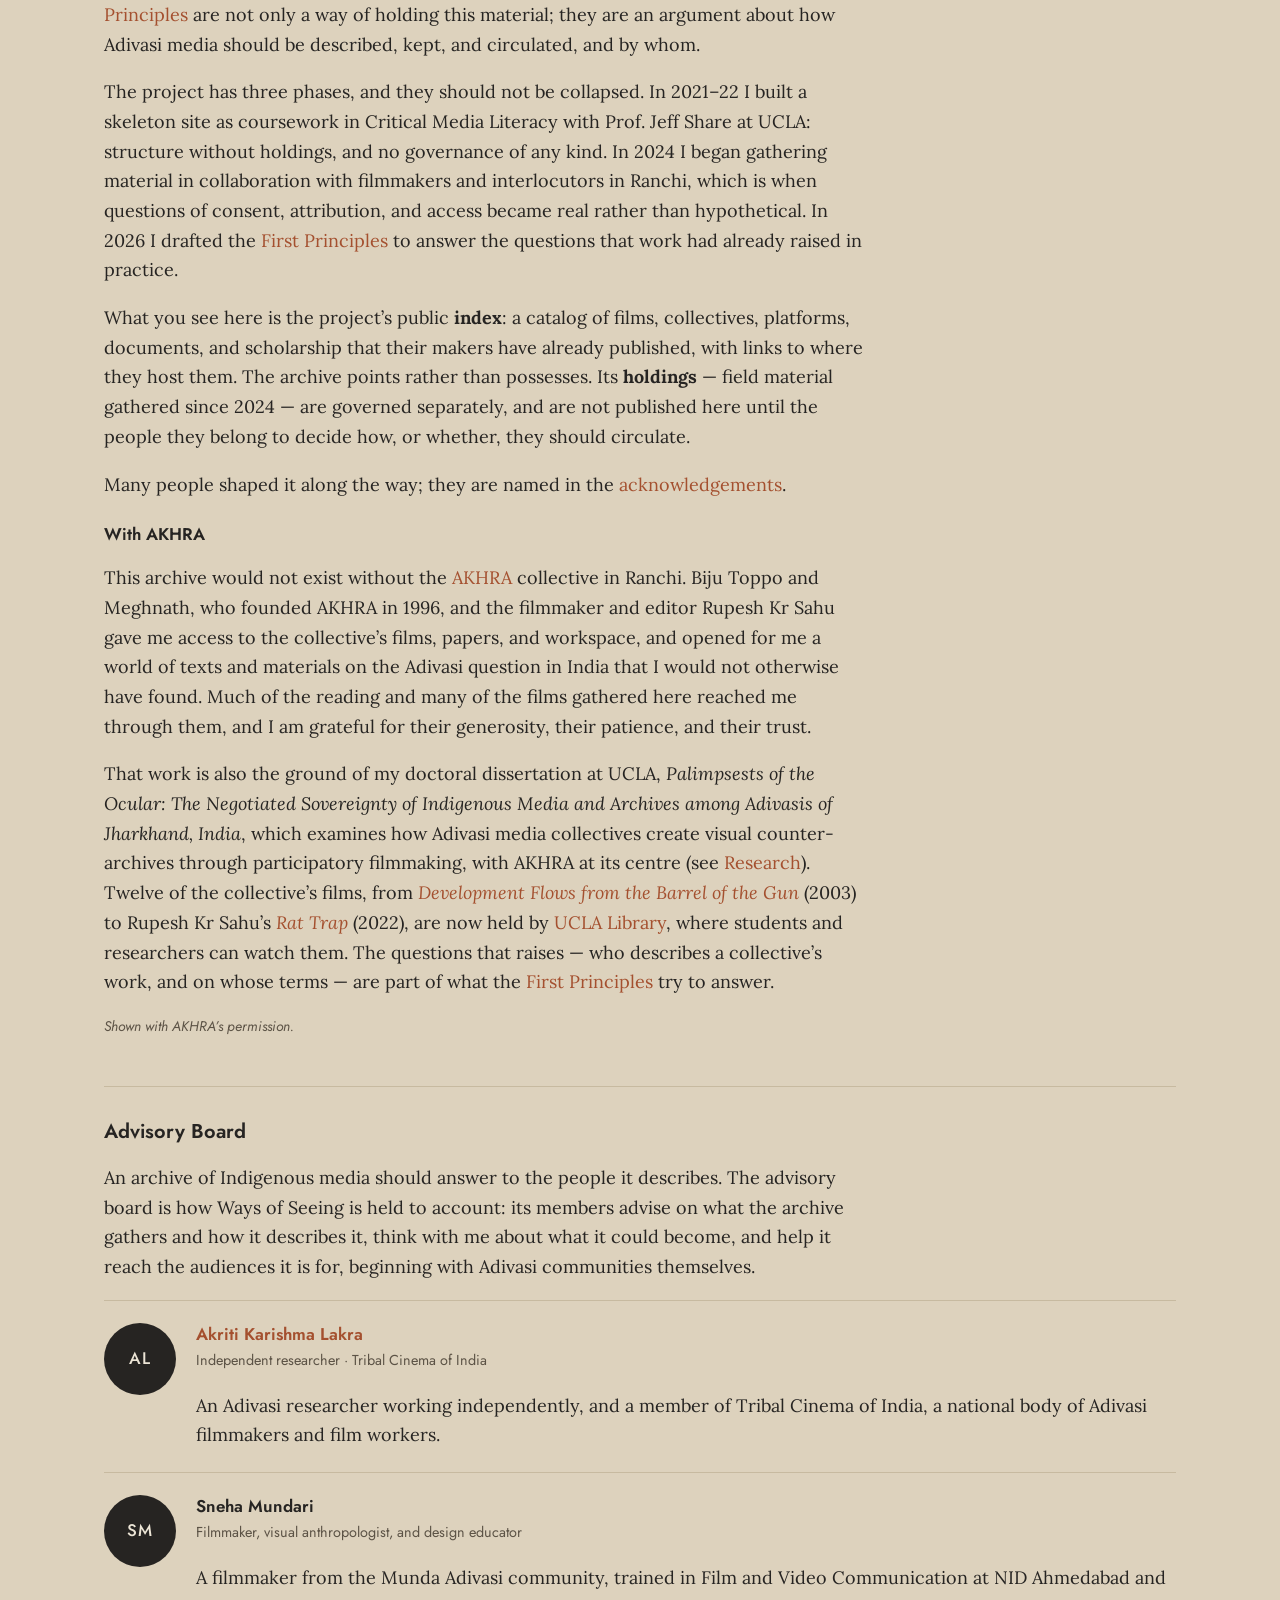
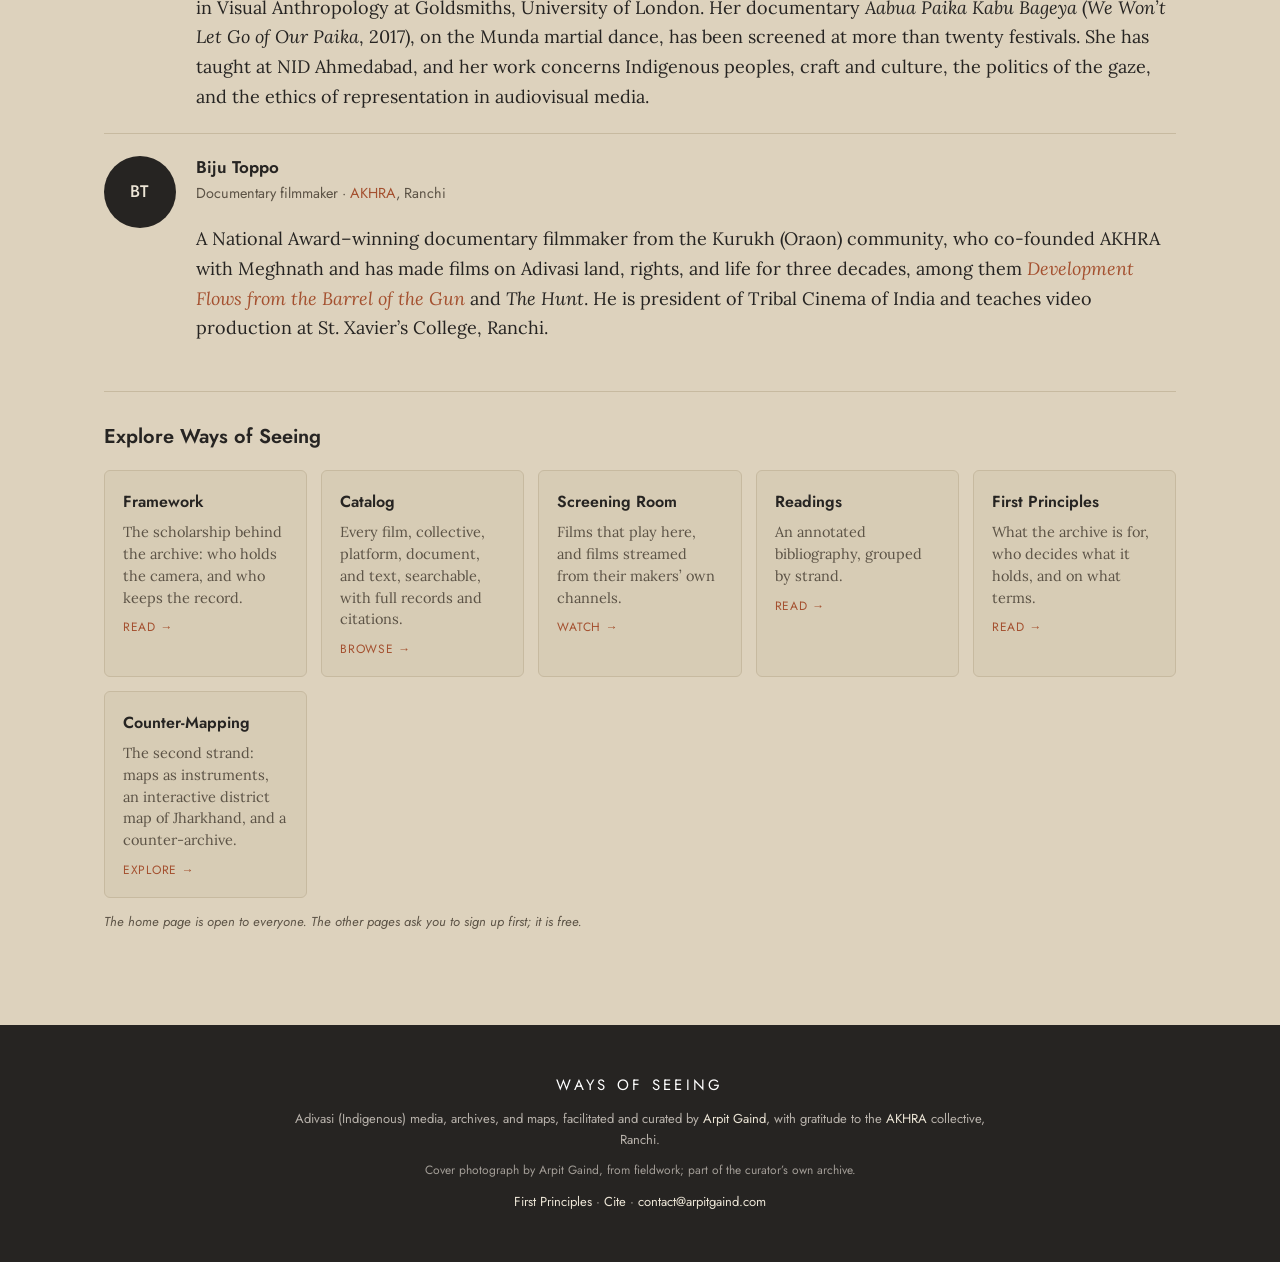
==== commit 19ee0cd8: "AKHRA at UCLA Library: twelve films Co-Authored-By: Claude Opus 5.5 <noreply@anthropic.com>" ====
--- a/index.html
+++ b/index.html
@@ -245,7 +245,7 @@
       <p>
         That work is also the ground of my doctoral dissertation at UCLA, <em>Palimpsests of the Ocular: The Negotiated Sovereignty of Indigenous Media and Archives among Adivasis of Jharkhand, India</em>, which examines how Adivasi
         media collectives create visual counter-archives through participatory filmmaking, with AKHRA at its centre
-        (see <a href="https://arpitgaind.com/research.html#dissertation">Research</a>). Ten of the collective&rsquo;s films, from
+        (see <a href="https://arpitgaind.com/research.html#dissertation">Research</a>). Twelve of the collective&rsquo;s films, from
         <a href="catalog.html#WOS-022"><em>Development Flows from the Barrel of the Gun</em></a> (2003) to Rupesh Kr Sahu&rsquo;s
         <a href="catalog.html#WOS-106"><em>Rat Trap</em></a> (2022), are now held by
         <a href="https://search.library.ucla.edu/discovery/search?query=any,contains,Akhra%20Ranchi&amp;vid=01UCS_LAL:UCLA" target="_blank" rel="noopener">UCLA Library</a>,
